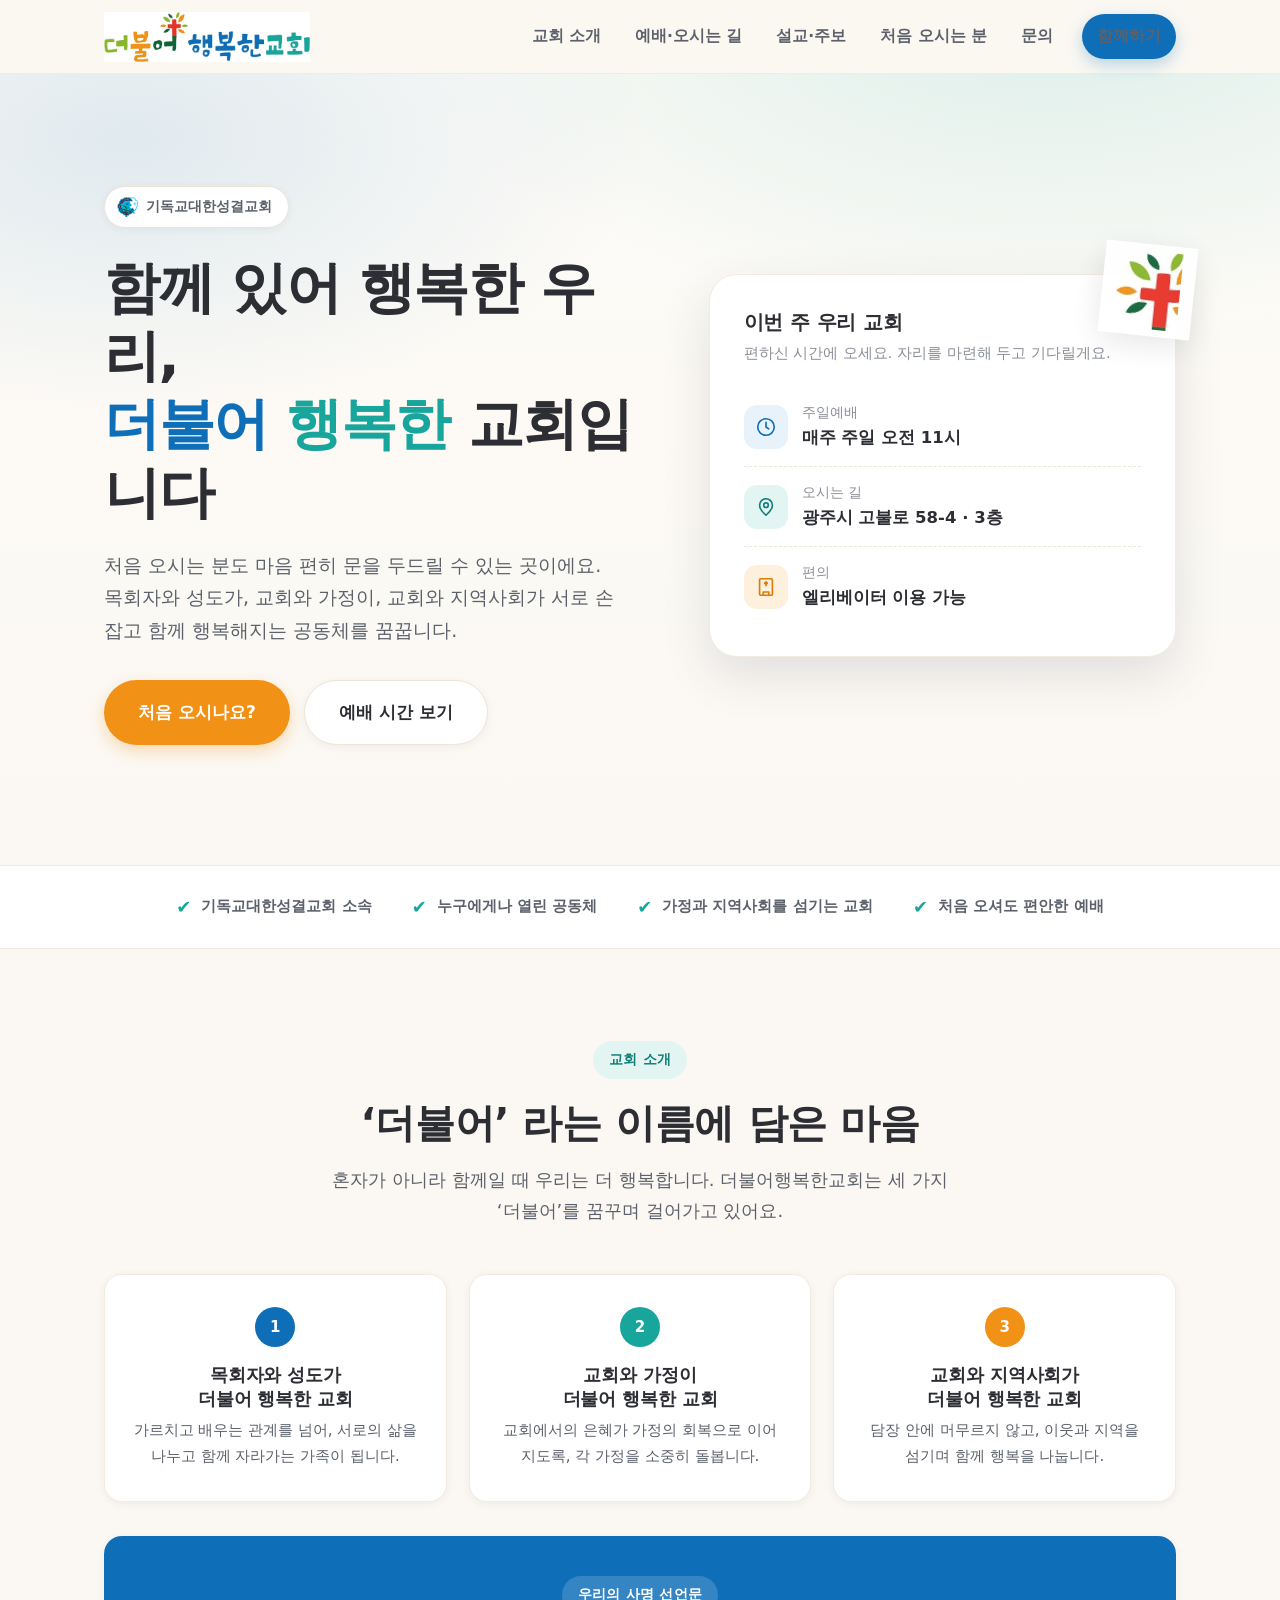
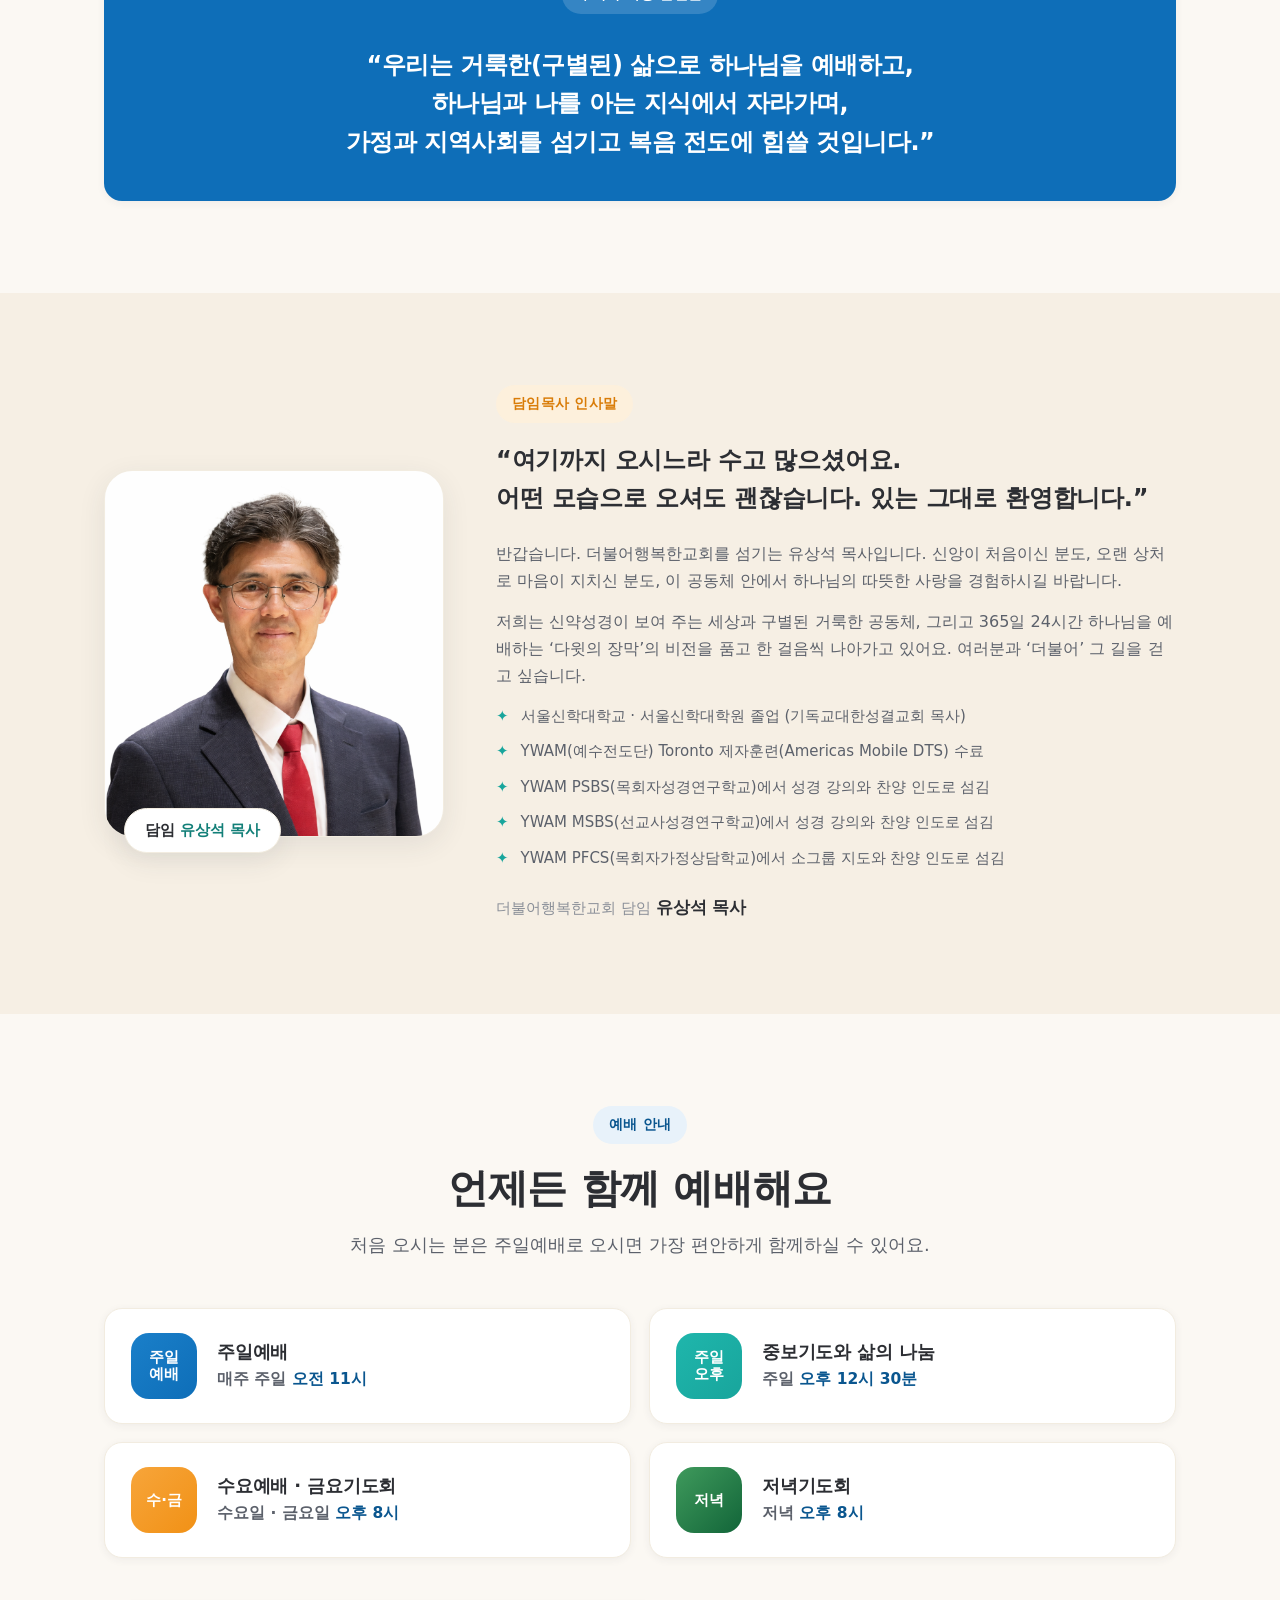
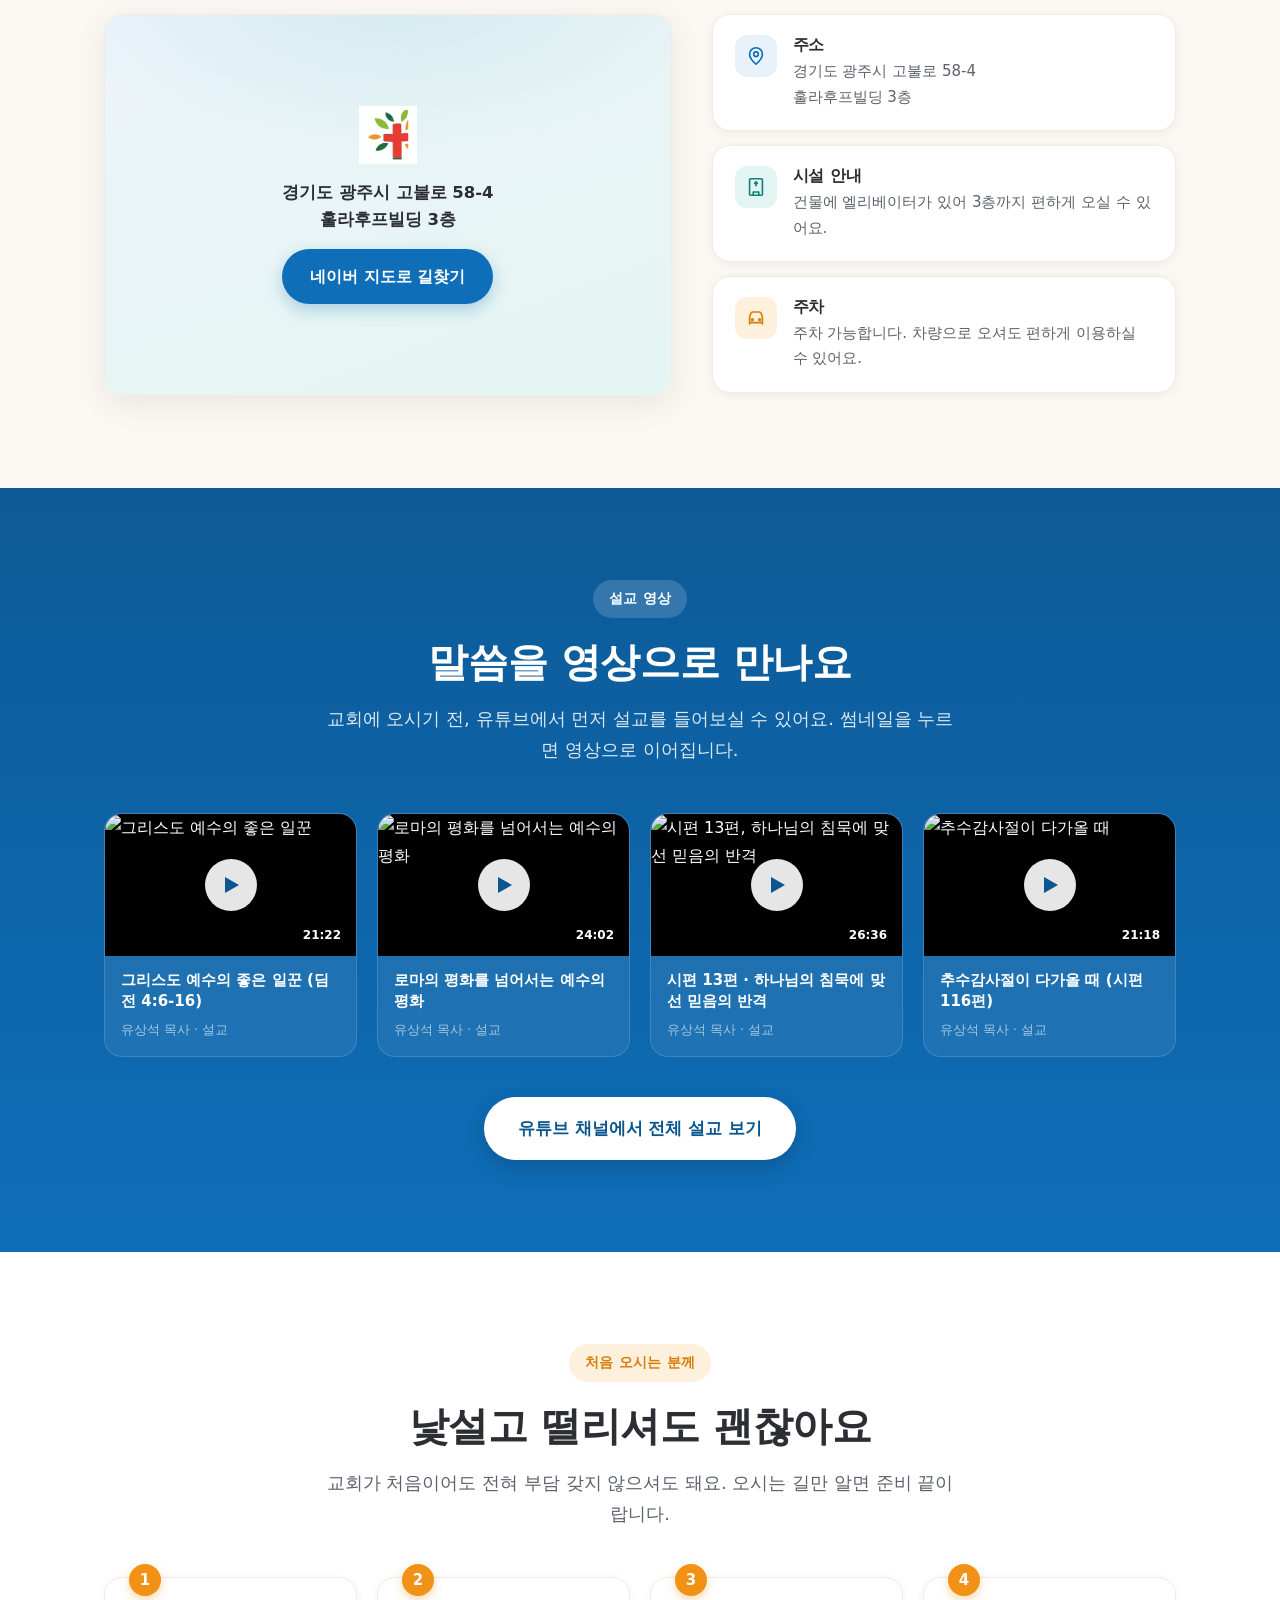
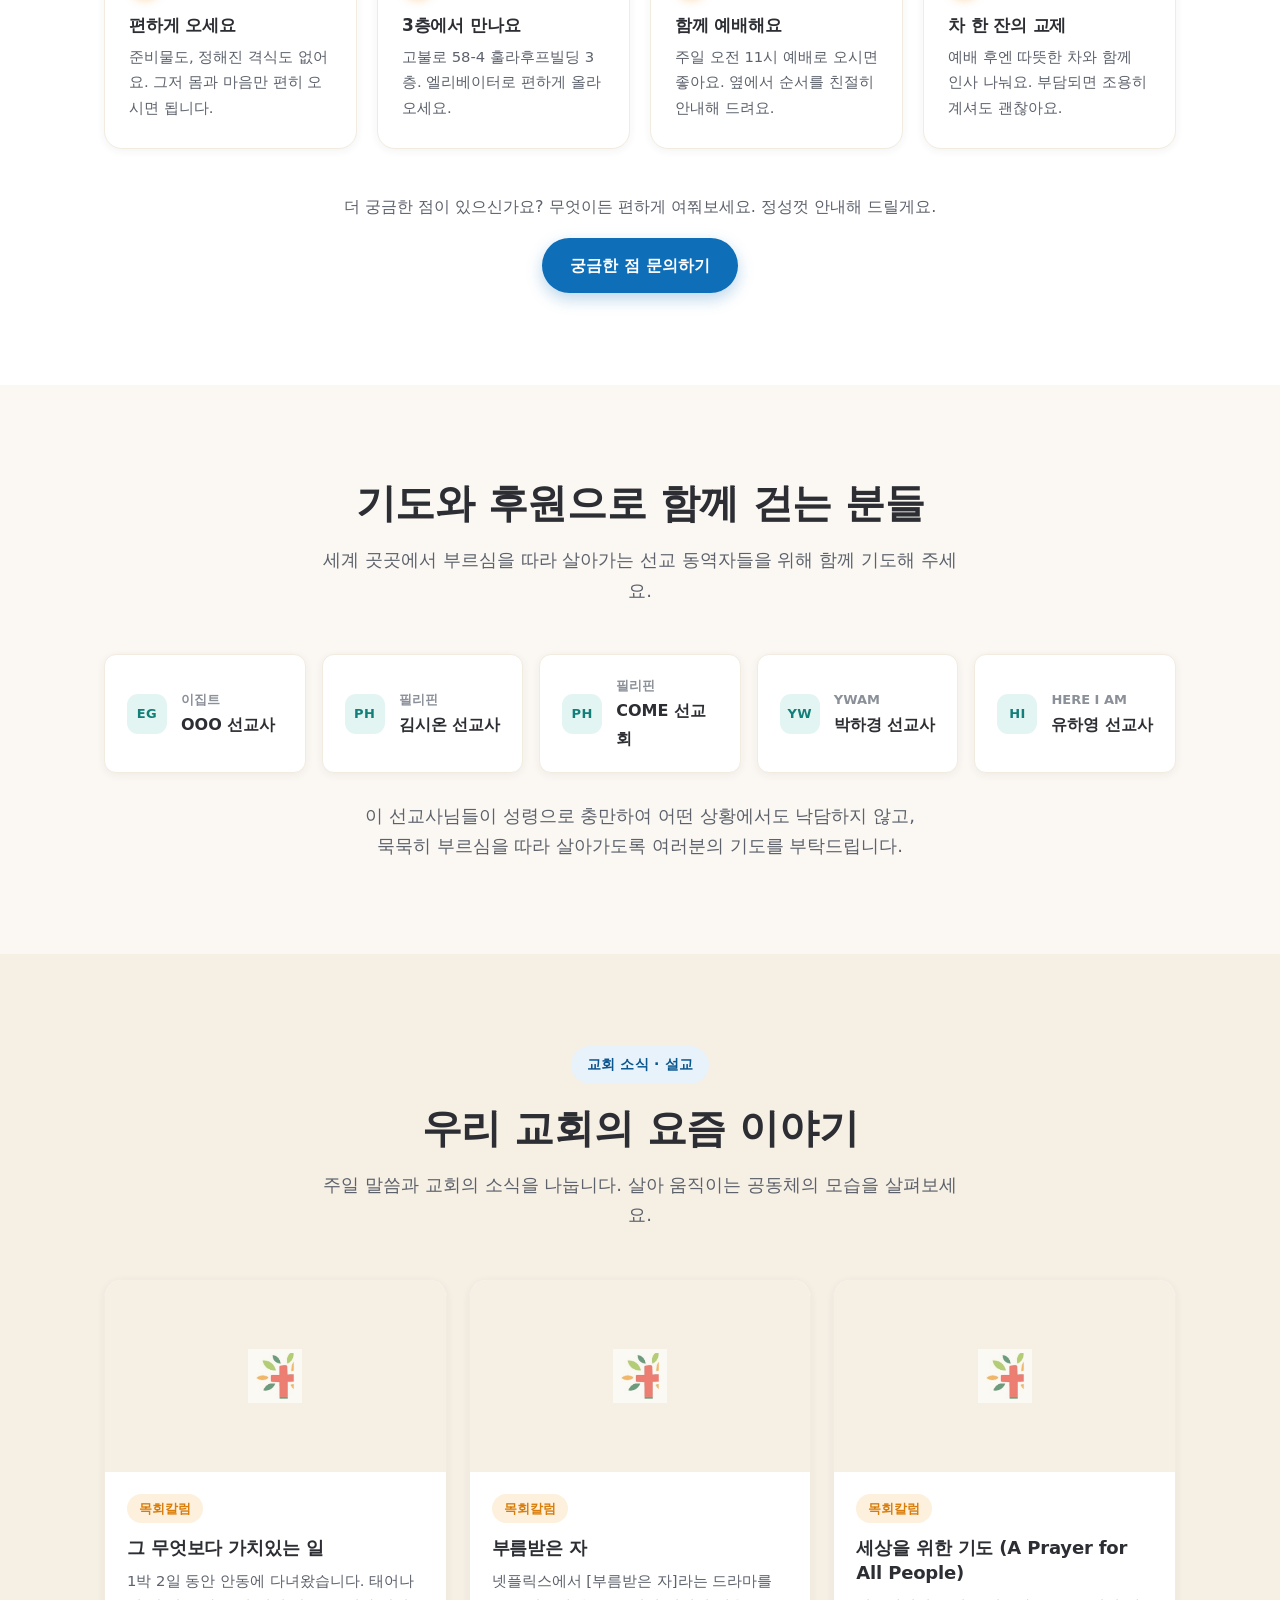
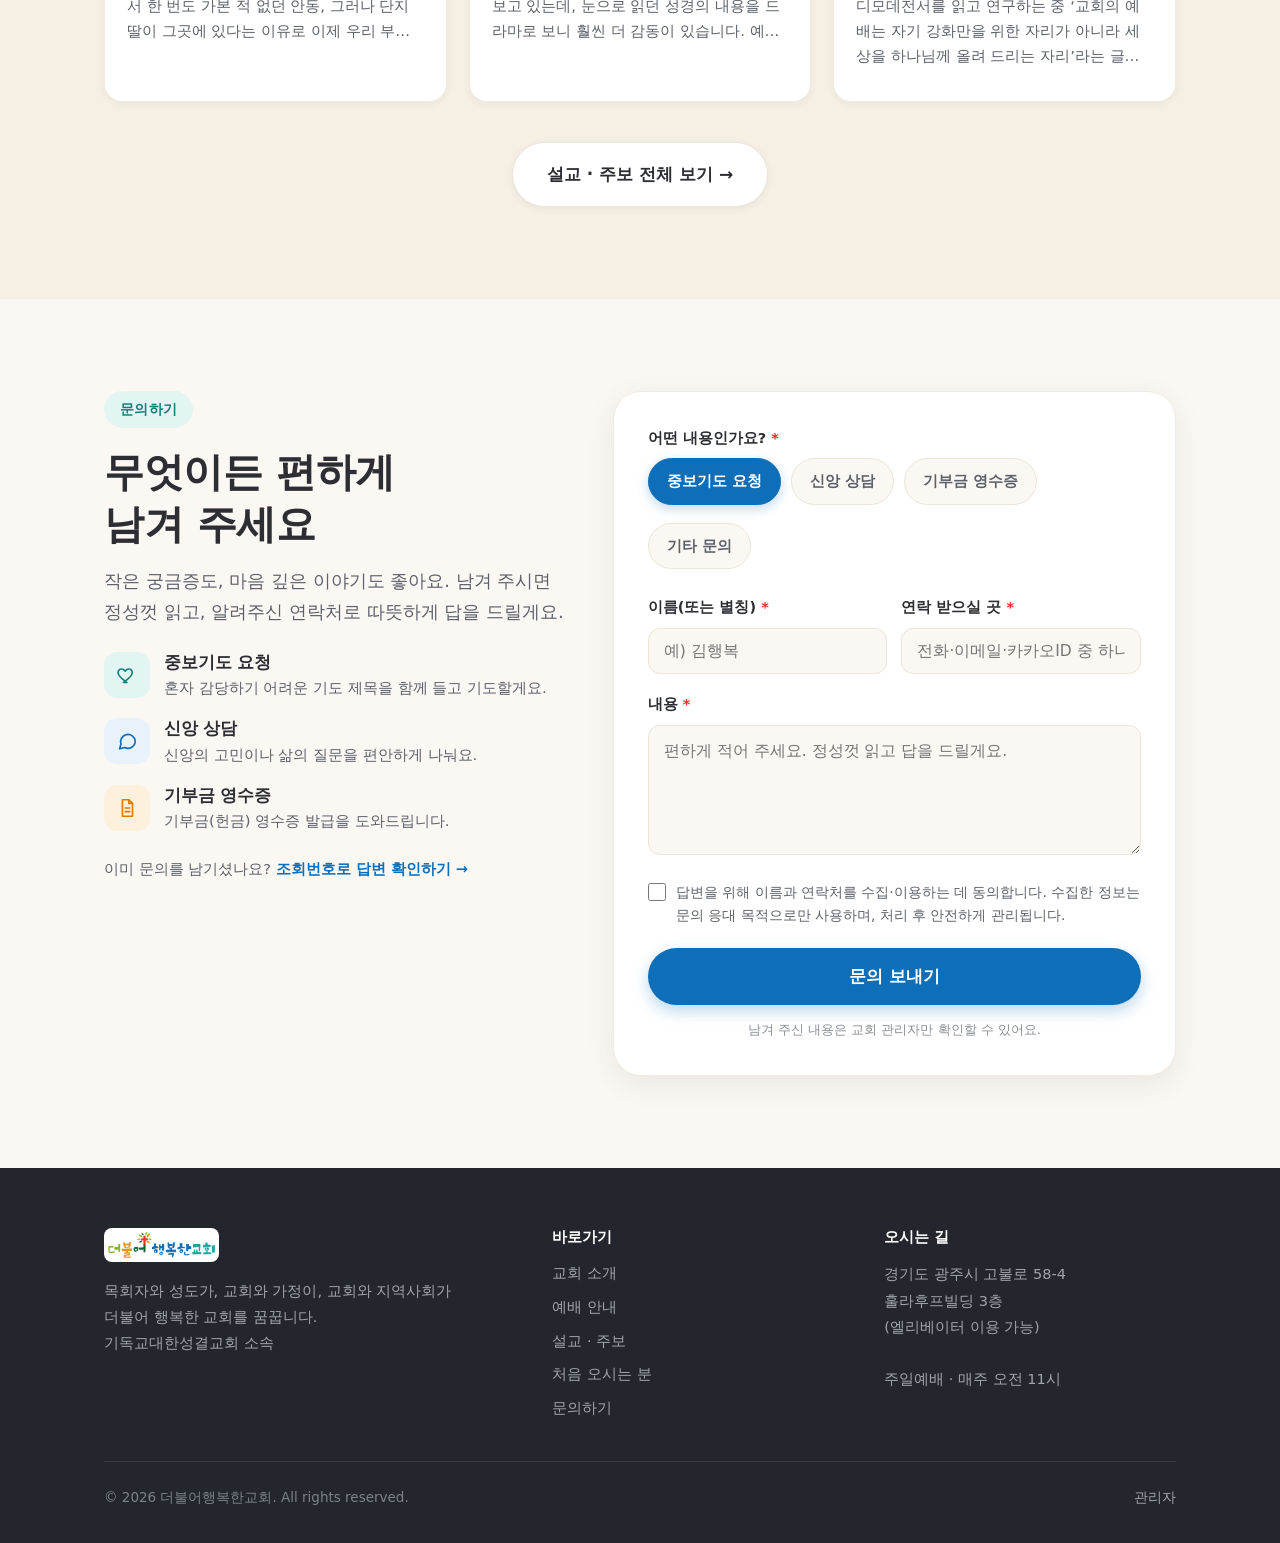
==== index.html @ 098d1270 "수정: 로고 확대, 주차 안내, 동역자 중복문구 삭제, 목사 프로필 형식 변경 Co-Authored-By: Claude Opus 4.8 <noreply@anthropic.com>" ====
<!DOCTYPE html>
<html lang="ko">
<head>
  <meta charset="UTF-8" />
  <meta name="viewport" content="width=device-width, initial-scale=1.0" />
  <title>더불어행복한교회 | 함께 있어 행복한 우리</title>
  <meta name="description" content="더불어행복한교회에 오신 것을 환영합니다. 목회자와 성도가, 교회와 가정이, 교회와 지역사회가 더불어 행복한 교회를 꿈꿉니다. 경기도 광주시 고불로 58-4 훌라후프빌딩 3층 · 주일예배 오전 11시." />
  <meta property="og:title" content="더불어행복한교회" />
  <meta property="og:description" content="함께 있어 행복한 우리. 처음 오시는 분도 편안하게 예배드릴 수 있는 따뜻한 공동체입니다." />
  <meta property="og:type" content="website" />
  <meta property="og:image" content="images/logo.jpeg" />

  <link rel="icon" type="image/png" sizes="32x32" href="images/favicon-32.png" />
  <link rel="apple-touch-icon" href="images/favicon-180.png" />

  <link rel="preconnect" href="https://fonts.googleapis.com" />
  <link rel="preconnect" href="https://fonts.gstatic.com" crossorigin />
  <link rel="stylesheet" href="https://cdn.jsdelivr.net/gh/orioncactus/pretendard@v1.3.9/dist/web/static/pretendard.min.css" />
  <link rel="stylesheet" href="style.css" />
</head>
<body>

  <!-- ══════════ 네비게이션 ══════════ -->
  <nav class="nav">
    <div class="wrap nav-inner">
      <a href="#home" class="nav-logo" aria-label="더불어행복한교회 홈">
        <img src="images/logo.jpeg" alt="더불어행복한교회" />
      </a>
      <div class="nav-links" id="navLinks">
        <a href="#about">교회 소개</a>
        <a href="#worship">예배·오시는 길</a>
        <a href="sermons.html">설교·주보</a>
        <a href="#first">처음 오시는 분</a>
        <a href="#contact">문의</a>
        <a href="#contact" class="btn btn-primary nav-cta">함께하기</a>
      </div>
      <button class="nav-toggle" id="navToggle" aria-label="메뉴 열기">
        <span></span><span></span><span></span>
      </button>
    </div>
  </nav>

  <!-- ══════════ 히어로 ══════════ -->
  <header class="hero" id="home">
    <div class="wrap hero-grid">
      <div class="hero-text reveal">
        <span class="hero-badge"><img src="images/denomination.png" alt="기독교대한성결교회 교단 로고" /> 기독교대한성결교회</span>
        <h1>함께 있어 행복한 우리,<br /><span class="hl">더불어</span> <span class="hl-t">행복한</span> 교회입니다</h1>
        <p class="hero-sub">
          처음 오시는 분도 마음 편히 문을 두드릴 수 있는 곳이에요.
          목회자와 성도가, 교회와 가정이, 교회와 지역사회가
          서로 손잡고 함께 행복해지는 공동체를 꿈꿉니다.
        </p>
        <div class="hero-cta">
          <a href="#first" class="btn btn-warm btn-lg">처음 오시나요?</a>
          <a href="#worship" class="btn btn-ghost btn-lg">예배 시간 보기</a>
        </div>
      </div>

      <div class="hero-visual reveal">
        <img src="images/emblem.png" class="hero-emblem" alt="" />
        <div class="hero-card">
          <h3>이번 주 우리 교회</h3>
          <p class="hc-sub">편하신 시간에 오세요. 자리를 마련해 두고 기다릴게요.</p>
          <div class="hc-row">
            <div class="hc-ico b"><svg viewBox="0 0 24 24" fill="none" stroke="currentColor" stroke-width="1.8" stroke-linecap="round" stroke-linejoin="round"><circle cx="12" cy="12" r="9"/><path d="M12 7v5l3 2"/></svg></div>
            <div>
              <div class="hc-label">주일예배</div>
              <div class="hc-value">매주 주일 오전 11시</div>
            </div>
          </div>
          <div class="hc-row">
            <div class="hc-ico t"><svg viewBox="0 0 24 24" fill="none" stroke="currentColor" stroke-width="1.8" stroke-linecap="round" stroke-linejoin="round"><path d="M12 21s-7-6.2-7-11a7 7 0 0 1 14 0c0 4.8-7 11-7 11z"/><circle cx="12" cy="10" r="2.5"/></svg></div>
            <div>
              <div class="hc-label">오시는 길</div>
              <div class="hc-value">광주시 고불로 58-4 · 3층</div>
            </div>
          </div>
          <div class="hc-row">
            <div class="hc-ico o"><svg viewBox="0 0 24 24" fill="none" stroke="currentColor" stroke-width="1.8" stroke-linecap="round" stroke-linejoin="round"><rect x="5" y="3" width="14" height="18" rx="1.5"/><path d="M9 21v-3.5h6V21"/><path d="M12 6.5v4M10.5 8l1.5-1.5L13.5 8"/></svg></div>
            <div>
              <div class="hc-label">편의</div>
              <div class="hc-value">엘리베이터 이용 가능</div>
            </div>
          </div>
        </div>
      </div>
    </div>
  </header>

  <!-- ══════════ 신뢰 배너 ══════════ -->
  <div class="trust">
    <div class="wrap trust-inner">
      <div class="trust-item"><span class="ti-ico">✔</span> 기독교대한성결교회 소속</div>
      <div class="trust-item"><span class="ti-ico">✔</span> 누구에게나 열린 공동체</div>
      <div class="trust-item"><span class="ti-ico">✔</span> 가정과 지역사회를 섬기는 교회</div>
      <div class="trust-item"><span class="ti-ico">✔</span> 처음 오셔도 편안한 예배</div>
    </div>
  </div>

  <!-- ══════════ 교회 소개 / 비전 ══════════ -->
  <section class="section" id="about">
    <div class="wrap">
      <div class="section-head center reveal">
        <span class="eyebrow">교회 소개</span>
        <h2 class="section-title">‘더불어’ 라는 이름에 담은 마음</h2>
        <p class="section-lead">
          혼자가 아니라 함께일 때 우리는 더 행복합니다.
          더불어행복한교회는 세 가지 ‘더불어’를 꿈꾸며 걸어가고 있어요.
        </p>
      </div>

      <div class="vision-grid reveal">
        <div class="vision-item">
          <div class="vision-num">1</div>
          <h3>목회자와 성도가<br />더불어 행복한 교회</h3>
          <p>가르치고 배우는 관계를 넘어, 서로의 삶을 나누고 함께 자라가는 가족이 됩니다.</p>
        </div>
        <div class="vision-item">
          <div class="vision-num">2</div>
          <h3>교회와 가정이<br />더불어 행복한 교회</h3>
          <p>교회에서의 은혜가 가정의 회복으로 이어지도록, 각 가정을 소중히 돌봅니다.</p>
        </div>
        <div class="vision-item">
          <div class="vision-num">3</div>
          <h3>교회와 지역사회가<br />더불어 행복한 교회</h3>
          <p>담장 안에 머무르지 않고, 이웃과 지역을 섬기며 함께 행복을 나눕니다.</p>
        </div>
      </div>

      <div class="card reveal" style="margin-top:34px; background:var(--blue); border:none; text-align:center; padding:40px 32px;">
        <span class="eyebrow" style="background:rgba(255,255,255,.16); color:#fff;">우리의 사명 선언문</span>
        <p style="color:#fff; font-size:clamp(18px,2.6vw,24px); font-weight:800; line-height:1.6; max-width:820px; margin:14px auto 0; letter-spacing:-0.02em;">
          “우리는 거룩한(구별된) 삶으로 하나님을 예배하고,<br class="br-pc" />
          하나님과 나를 아는 지식에서 자라가며,<br class="br-pc" />
          가정과 지역사회를 섬기고 복음 전도에 힘쓸 것입니다.”
        </p>
      </div>
    </div>
  </section>

  <!-- ══════════ 담임목사 인사말 ══════════ -->
  <section class="section section-warm" id="pastor">
    <div class="wrap">
      <div class="pastor-grid">
        <div class="pastor-photo-wrap reveal">
          <img src="images/pastor.png" class="pastor-photo" alt="유상석 담임목사" />
          <div class="pastor-tag">담임 <span>유상석 목사</span></div>
        </div>
        <div class="pastor-text reveal">
          <span class="eyebrow orange">담임목사 인사말</span>
          <p class="pastor-quote">
            “여기까지 오시느라 수고 많으셨어요.<br />
            어떤 모습으로 오셔도 괜찮습니다. 있는 그대로 환영합니다.”
          </p>
          <div class="pastor-body">
            <p>
              반갑습니다. 더불어행복한교회를 섬기는 유상석 목사입니다.
              신앙이 처음이신 분도, 오랜 상처로 마음이 지치신 분도,
              이 공동체 안에서 하나님의 따뜻한 사랑을 경험하시길 바랍니다.
            </p>
            <p>
              저희는 신약성경이 보여 주는 세상과 구별된 거룩한 공동체,
              그리고 365일 24시간 하나님을 예배하는 ‘다윗의 장막’의 비전을 품고
              한 걸음씩 나아가고 있어요. 여러분과 ‘더불어’ 그 길을 걷고 싶습니다.
            </p>
          </div>

          <ul class="bio-list">
            <li>서울신학대학교 · 서울신학대학원 졸업 (기독교대한성결교회 목사)</li>
            <li>YWAM(예수전도단) Toronto 제자훈련(Americas Mobile DTS) 수료</li>
            <li>YWAM PSBS(목회자성경연구학교)에서 성경 강의와 찬양 인도로 섬김</li>
            <li>YWAM MSBS(선교사성경연구학교)에서 성경 강의와 찬양 인도로 섬김</li>
            <li>YWAM PFCS(목회자가정상담학교)에서 소그룹 지도와 찬양 인도로 섬김</li>
          </ul>

          <p class="pastor-sign">더불어행복한교회 담임 <b>유상석 목사</b></p>
        </div>
      </div>
    </div>
  </section>

  <!-- ══════════ 예배 안내 ══════════ -->
  <section class="section" id="worship">
    <div class="wrap">
      <div class="section-head center reveal">
        <span class="eyebrow blue">예배 안내</span>
        <h2 class="section-title">언제든 함께 예배해요</h2>
        <p class="section-lead">처음 오시는 분은 주일예배로 오시면 가장 편안하게 함께하실 수 있어요.</p>
      </div>

      <div class="worship-grid reveal">
        <div class="worship-item">
          <div class="worship-day wd-blue">주일<br />예배</div>
          <div class="worship-info">
            <h3>주일예배</h3>
            <p class="wt">매주 주일 <b>오전 11시</b></p>
          </div>
        </div>
        <div class="worship-item">
          <div class="worship-day wd-teal">주일<br />오후</div>
          <div class="worship-info">
            <h3>중보기도와 삶의 나눔</h3>
            <p class="wt">주일 <b>오후 12시 30분</b></p>
          </div>
        </div>
        <div class="worship-item">
          <div class="worship-day wd-orange">수·금</div>
          <div class="worship-info">
            <h3>수요예배 · 금요기도회</h3>
            <p class="wt">수요일 · 금요일 <b>오후 8시</b></p>
          </div>
        </div>
        <div class="worship-item">
          <div class="worship-day wd-green">저녁</div>
          <div class="worship-info">
            <h3>저녁기도회</h3>
            <p class="wt">저녁 <b>오후 8시</b></p>
          </div>
        </div>
      </div>

      <!-- 오시는 길 -->
      <div class="visit-grid reveal" style="margin-top:56px;">
        <div class="map-embed">
          <div id="naverMap" class="naver-map" hidden></div>
          <div class="map-fallback" id="mapFallback">
            <img src="images/emblem.png" alt="" class="mf-emblem" />
            <div class="mf-addr">경기도 광주시 고불로 58-4<br />훌라후프빌딩 3층</div>
            <a class="btn btn-primary" href="https://map.naver.com/p/search/%EA%B2%BD%EA%B8%B0%EB%8F%84%20%EA%B4%91%EC%A3%BC%EC%8B%9C%20%EA%B3%A0%EB%B6%88%EB%A1%9C%2058-4" target="_blank" rel="noopener">네이버 지도로 길찾기</a>
          </div>
        </div>
        <div class="visit-facts">
          <div class="visit-fact">
            <div class="vf-ico ico-b"><svg viewBox="0 0 24 24" fill="none" stroke="currentColor" stroke-width="1.8" stroke-linecap="round" stroke-linejoin="round"><path d="M12 21s-7-6.2-7-11a7 7 0 0 1 14 0c0 4.8-7 11-7 11z"/><circle cx="12" cy="10" r="2.5"/></svg></div>
            <div>
              <h4>주소</h4>
              <p>경기도 광주시 고불로 58-4<br />훌라후프빌딩 3층</p>
            </div>
          </div>
          <div class="visit-fact">
            <div class="vf-ico ico-t"><svg viewBox="0 0 24 24" fill="none" stroke="currentColor" stroke-width="1.8" stroke-linecap="round" stroke-linejoin="round"><rect x="5" y="3" width="14" height="18" rx="1.5"/><path d="M9 21v-3.5h6V21"/><path d="M12 6.5v4M10.5 8l1.5-1.5L13.5 8"/></svg></div>
            <div>
              <h4>시설 안내</h4>
              <p>건물에 엘리베이터가 있어 3층까지 편하게 오실 수 있어요.</p>
            </div>
          </div>
          <div class="visit-fact">
            <div class="vf-ico ico-o"><svg viewBox="0 0 24 24" fill="none" stroke="currentColor" stroke-width="1.8" stroke-linecap="round" stroke-linejoin="round"><path d="M5 11l1.4-4.2A2 2 0 0 1 8.3 5.4h7.4a2 2 0 0 1 1.9 1.4L19 11v6H5zM5 17v1.5M19 17v1.5"/><circle cx="8" cy="14" r="1"/><circle cx="16" cy="14" r="1"/></svg></div>
            <div>
              <h4>주차</h4>
              <p>주차 가능합니다. 차량으로 오셔도 편하게 이용하실 수 있어요.</p>
            </div>
          </div>
        </div>
      </div>
    </div>
  </section>

  <!-- ══════════ 설교 영상 (유튜브) ══════════ -->
  <section class="section video-section" id="video">
    <div class="wrap">
      <div class="section-head center reveal">
        <span class="eyebrow">설교 영상</span>
        <h2 class="section-title">말씀을 영상으로 만나요</h2>
        <p class="section-lead">교회에 오시기 전, 유튜브에서 먼저 설교를 들어보실 수 있어요. 썸네일을 누르면 영상으로 이어집니다.</p>
      </div>
      <div class="yt-grid reveal">
        <a class="yt-card" href="https://www.youtube.com/watch?v=YU7wYxWXWZM" target="_blank" rel="noopener">
          <div class="yt-thumb">
            <img src="https://i.ytimg.com/vi/YU7wYxWXWZM/hqdefault.jpg" alt="그리스도 예수의 좋은 일꾼" loading="lazy" />
            <div class="yt-play"><span></span></div>
            <span class="yt-dur">21:22</span>
          </div>
          <div class="yt-body">
            <div class="yt-title">그리스도 예수의 좋은 일꾼 (딤전 4:6-16)</div>
            <div class="yt-meta">유상석 목사 · 설교</div>
          </div>
        </a>
        <a class="yt-card" href="https://www.youtube.com/watch?v=wIxs7S1gtcU" target="_blank" rel="noopener">
          <div class="yt-thumb">
            <img src="https://i.ytimg.com/vi/wIxs7S1gtcU/hqdefault.jpg" alt="로마의 평화를 넘어서는 예수의 평화" loading="lazy" />
            <div class="yt-play"><span></span></div>
            <span class="yt-dur">24:02</span>
          </div>
          <div class="yt-body">
            <div class="yt-title">로마의 평화를 넘어서는 예수의 평화</div>
            <div class="yt-meta">유상석 목사 · 설교</div>
          </div>
        </a>
        <a class="yt-card" href="https://www.youtube.com/watch?v=bHbw4wciypk" target="_blank" rel="noopener">
          <div class="yt-thumb">
            <img src="https://i.ytimg.com/vi/bHbw4wciypk/hqdefault.jpg" alt="시편 13편, 하나님의 침묵에 맞선 믿음의 반격" loading="lazy" />
            <div class="yt-play"><span></span></div>
            <span class="yt-dur">26:36</span>
          </div>
          <div class="yt-body">
            <div class="yt-title">시편 13편 · 하나님의 침묵에 맞선 믿음의 반격</div>
            <div class="yt-meta">유상석 목사 · 설교</div>
          </div>
        </a>
        <a class="yt-card" href="https://www.youtube.com/watch?v=ZGzNBCxz_fA" target="_blank" rel="noopener">
          <div class="yt-thumb">
            <img src="https://i.ytimg.com/vi/ZGzNBCxz_fA/hqdefault.jpg" alt="추수감사절이 다가올 때" loading="lazy" />
            <div class="yt-play"><span></span></div>
            <span class="yt-dur">21:18</span>
          </div>
          <div class="yt-body">
            <div class="yt-title">추수감사절이 다가올 때 (시편 116편)</div>
            <div class="yt-meta">유상석 목사 · 설교</div>
          </div>
        </a>
      </div>
      <div class="video-cta reveal">
        <a href="https://youtube.com/channel/UCfoa7YxogvQ-zwMg6psK59A" target="_blank" rel="noopener" class="btn btn-white btn-lg">유튜브 채널에서 전체 설교 보기</a>
      </div>
    </div>
  </section>

  <!-- ══════════ 처음 오시는 분 ══════════ -->
  <section class="section section-tint" id="first">
    <div class="wrap">
      <div class="section-head center reveal">
        <span class="eyebrow orange">처음 오시는 분께</span>
        <h2 class="section-title">낯설고 떨리셔도 괜찮아요</h2>
        <p class="section-lead">교회가 처음이어도 전혀 부담 갖지 않으셔도 돼요. 오시는 길만 알면 준비 끝이랍니다.</p>
      </div>

      <div class="first-steps reveal">
        <div class="first-step">
          <span class="fs-badge"></span>
          <h3>편하게 오세요</h3>
          <p>준비물도, 정해진 격식도 없어요. 그저 몸과 마음만 편히 오시면 됩니다.</p>
        </div>
        <div class="first-step">
          <span class="fs-badge"></span>
          <h3>3층에서 만나요</h3>
          <p>고불로 58-4 훌라후프빌딩 3층. 엘리베이터로 편하게 올라오세요.</p>
        </div>
        <div class="first-step">
          <span class="fs-badge"></span>
          <h3>함께 예배해요</h3>
          <p>주일 오전 11시 예배로 오시면 좋아요. 옆에서 순서를 친절히 안내해 드려요.</p>
        </div>
        <div class="first-step">
          <span class="fs-badge"></span>
          <h3>차 한 잔의 교제</h3>
          <p>예배 후엔 따뜻한 차와 함께 인사 나눠요. 부담되면 조용히 계셔도 괜찮아요.</p>
        </div>
      </div>

      <div class="first-ask reveal">
        <p>더 궁금한 점이 있으신가요? 무엇이든 편하게 여쭤보세요. 정성껏 안내해 드릴게요.</p>
        <a href="#contact" class="btn btn-primary">궁금한 점 문의하기</a>
      </div>
    </div>
  </section>

  <!-- ══════════ 함께 기도하는 동역자 ══════════ -->
  <section class="section" id="partners">
    <div class="wrap">
      <div class="section-head center reveal">
        <h2 class="section-title">기도와 후원으로 함께 걷는 분들</h2>
        <p class="section-lead">세계 곳곳에서 부르심을 따라 살아가는 선교 동역자들을 위해 함께 기도해 주세요.</p>
      </div>

      <div class="partners reveal">
        <div class="partner"><span class="p-flag">EG</span><div><div class="p-region">이집트</div><div class="p-name">OOO 선교사</div></div></div>
        <div class="partner"><span class="p-flag">PH</span><div><div class="p-region">필리핀</div><div class="p-name">김시온 선교사</div></div></div>
        <div class="partner"><span class="p-flag">PH</span><div><div class="p-region">필리핀</div><div class="p-name">COME 선교회</div></div></div>
        <div class="partner"><span class="p-flag">YW</span><div><div class="p-region">YWAM</div><div class="p-name">박하경 선교사</div></div></div>
        <div class="partner"><span class="p-flag">HI</span><div><div class="p-region">HERE I AM</div><div class="p-name">유하영 선교사</div></div></div>
      </div>
      <p class="section-lead reveal" style="text-align:center; margin:28px auto 0;">
        이 선교사님들이 성령으로 충만하여 어떤 상황에서도 낙담하지 않고,<br class="br-pc" />
        묵묵히 부르심을 따라 살아가도록 여러분의 기도를 부탁드립니다.
      </p>
    </div>
  </section>

  <!-- ══════════ 최근 소식 · 설교 ══════════ -->
  <section class="section section-warm" id="news">
    <div class="wrap">
      <div class="section-head center reveal">
        <span class="eyebrow blue">교회 소식 · 설교</span>
        <h2 class="section-title">우리 교회의 요즘 이야기</h2>
        <p class="section-lead">주일 말씀과 교회의 소식을 나눕니다. 살아 움직이는 공동체의 모습을 살펴보세요.</p>
      </div>

      <div class="post-grid reveal" id="homePosts">
        <p class="empty-note">소식을 불러오는 중이에요…</p>
      </div>

      <div style="text-align:center; margin-top:40px;" class="reveal">
        <a href="sermons.html" class="btn btn-ghost btn-lg">설교 · 주보 전체 보기 →</a>
      </div>
    </div>
  </section>

  <!-- ══════════ 문의 ══════════ -->
  <section class="section" id="contact">
    <div class="wrap">
      <div class="contact-grid">
        <div class="contact-intro reveal">
          <span class="eyebrow">문의하기</span>
          <h2 class="section-title">무엇이든 편하게<br />남겨 주세요</h2>
          <p class="section-lead">
            작은 궁금증도, 마음 깊은 이야기도 좋아요.
            남겨 주시면 정성껏 읽고, 알려주신 연락처로 따뜻하게 답을 드릴게요.
          </p>
          <div class="ci-list">
            <div class="ci-item">
              <div class="ci-ico ico-t"><svg viewBox="0 0 24 24" fill="none" stroke="currentColor" stroke-width="1.8" stroke-linecap="round" stroke-linejoin="round"><path d="M12 20s-6.6-4.4-9-8.2C1.3 8.9 2.7 5.5 6 5.5c2 0 3.2 1.1 4 2.3.8-1.2 2-2.3 4-2.3 3.3 0 4.7 3.4 3 6.3-2.4 3.8-9 8.2-9 8.2z"/></svg></div>
              <div><h4>중보기도 요청</h4><p>혼자 감당하기 어려운 기도 제목을 함께 들고 기도할게요.</p></div>
            </div>
            <div class="ci-item">
              <div class="ci-ico ico-b"><svg viewBox="0 0 24 24" fill="none" stroke="currentColor" stroke-width="1.8" stroke-linecap="round" stroke-linejoin="round"><path d="M21 12a8 8 0 0 1-11.6 7.1L4 20.5l1.4-5.3A8 8 0 1 1 21 12z"/></svg></div>
              <div><h4>신앙 상담</h4><p>신앙의 고민이나 삶의 질문을 편안하게 나눠요.</p></div>
            </div>
            <div class="ci-item">
              <div class="ci-ico ico-o"><svg viewBox="0 0 24 24" fill="none" stroke="currentColor" stroke-width="1.8" stroke-linecap="round" stroke-linejoin="round"><path d="M7 3h7l4 4v14H7z"/><path d="M14 3v4h4"/><path d="M10 12h5M10 16h5"/></svg></div>
              <div><h4>기부금 영수증</h4><p>기부금(헌금) 영수증 발급을 도와드립니다.</p></div>
            </div>
          </div>
          <p style="margin-top:24px; font-size:14.5px; color:var(--ink-soft);">
            이미 문의를 남기셨나요?
            <a href="#" id="lookupOpen" style="color:var(--blue); font-weight:700;">조회번호로 답변 확인하기 →</a>
          </p>
        </div>

        <form class="form-card reveal" id="inquiryForm">
          <div class="field">
            <label>어떤 내용인가요? <span class="req">*</span></label>
            <div class="type-chips">
              <label class="type-chip"><input type="radio" name="type" value="중보기도 요청" checked /><span>중보기도 요청</span></label>
              <label class="type-chip"><input type="radio" name="type" value="신앙 상담" /><span>신앙 상담</span></label>
              <label class="type-chip"><input type="radio" name="type" value="기부금 영수증" /><span>기부금 영수증</span></label>
              <label class="type-chip"><input type="radio" name="type" value="기타 문의" /><span>기타 문의</span></label>
            </div>
          </div>

          <div class="field-row">
            <div class="field">
              <label for="inqName">이름(또는 별칭) <span class="req">*</span></label>
              <input type="text" id="inqName" name="name" placeholder="예) 김행복" required />
            </div>
            <div class="field">
              <label for="inqContact">연락 받으실 곳 <span class="req">*</span></label>
              <input type="text" id="inqContact" name="contact" placeholder="전화·이메일·카카오ID 중 하나" required />
            </div>
          </div>

          <div class="field">
            <label for="inqMessage">내용 <span class="req">*</span></label>
            <textarea id="inqMessage" name="message" placeholder="편하게 적어 주세요. 정성껏 읽고 답을 드릴게요." required></textarea>
          </div>

          <label class="consent">
            <input type="checkbox" id="inqConsent" required />
            <span>답변을 위해 이름과 연락처를 수집·이용하는 데 동의합니다. 수집한 정보는 문의 응대 목적으로만 사용하며, 처리 후 안전하게 관리됩니다.</span>
          </label>

          <button type="submit" class="btn btn-primary btn-lg btn-block" id="inqSubmit">문의 보내기</button>
          <p class="form-note">남겨 주신 내용은 교회 관리자만 확인할 수 있어요.</p>

          <div class="ref-box" id="refBox" hidden>
            <div class="rb-label">문의가 접수되었어요! 아래 조회번호를 저장해 두세요.</div>
            <div class="rb-code" id="refCode">—</div>
            <div class="rb-hint">이 번호로 나중에 답변을 확인하실 수 있어요.</div>
          </div>
        </form>
      </div>
    </div>
  </section>

  <!-- ══════════ 푸터 ══════════ -->
  <footer class="footer">
    <div class="wrap">
      <div class="footer-grid">
        <div>
          <div class="footer-logo"><img src="images/logo.jpeg" alt="더불어행복한교회" /></div>
          <p>
            목회자와 성도가, 교회와 가정이, 교회와 지역사회가<br />
            더불어 행복한 교회를 꿈꿉니다.<br />
            기독교대한성결교회 소속
          </p>
        </div>
        <div>
          <h4>바로가기</h4>
          <div class="footer-links">
            <a href="#about">교회 소개</a>
            <a href="#worship">예배 안내</a>
            <a href="sermons.html">설교 · 주보</a>
            <a href="#first">처음 오시는 분</a>
            <a href="#contact">문의하기</a>
          </div>
        </div>
        <div>
          <h4>오시는 길</h4>
          <p>
            경기도 광주시 고불로 58-4<br />
            훌라후프빌딩 3층<br />
            (엘리베이터 이용 가능)<br /><br />
            주일예배 · 매주 오전 11시
          </p>
        </div>
      </div>
      <div class="footer-bottom">
        <span>© <span id="year"></span> 더불어행복한교회. All rights reserved.</span>
        <a href="admin.html">관리자</a>
      </div>
    </div>
  </footer>

  <!-- 문의 조회 모달 -->
  <div class="modal-overlay" id="lookupModal" hidden>
    <div class="modal-panel">
      <button class="modal-close" id="lookupClose" aria-label="닫기">✕</button>
      <h3 style="font-size:22px; margin-bottom:8px;">문의 답변 확인</h3>
      <p style="color:var(--ink-soft); font-size:15px; margin-bottom:20px;">문의하실 때 받으신 조회번호를 입력해 주세요.</p>
      <div class="field">
        <input type="text" id="lookupInput" placeholder="조회번호를 붙여넣기 하세요" />
      </div>
      <button class="btn btn-primary btn-block" id="lookupBtn">답변 확인하기</button>
      <div id="lookupResult" style="margin-top:20px;"></div>
    </div>
  </div>

  <div class="toast" id="toast"></div>

  <!-- Firebase SDK -->
  <script src="https://www.gstatic.com/firebasejs/10.12.0/firebase-app-compat.js"></script>
  <script src="https://www.gstatic.com/firebasejs/10.12.0/firebase-auth-compat.js"></script>
  <script src="https://www.gstatic.com/firebasejs/10.12.0/firebase-firestore-compat.js"></script>
  <script src="firebase-config.js"></script>
  <script src="posts-seed.js"></script>
  <script src="app.js"></script>
</body>
</html>
---- style.css ----
/* ============================================================
   더불어행복한교회 — 디자인 시스템
   로고 색상(블루·청록·주황·레드·그린)을 팔레트로 사용
   ============================================================ */

:root {
  /* 브랜드 컬러 (로고에서 추출) */
  --blue:        #0E6EB8;
  --blue-dark:   #0A568F;
  --blue-soft:   #E8F2FA;
  --teal:        #18A59C;
  --teal-dark:   #127F78;
  --teal-soft:   #E3F5F3;
  --orange:      #F19116;
  --orange-dark: #D97C08;
  --orange-soft: #FDF0DC;
  --red:         #E83227;
  --lime:        #88B72B;
  --green:       #126539;

  /* 중립 (따뜻한 톤) */
  --bg:          #FBF8F3;
  --bg-warm:     #F6EFE4;
  --surface:     #FFFFFF;
  --ink:         #2C2E33;
  --ink-soft:    #5C616B;
  --ink-faint:   #8A8F98;
  --line:        #ECE5D8;
  --line-soft:   #F2ECE0;

  --shadow-sm: 0 2px 8px rgba(43, 52, 68, 0.06);
  --shadow-md: 0 8px 28px rgba(43, 52, 68, 0.09);
  --shadow-lg: 0 18px 48px rgba(43, 52, 68, 0.13);

  --radius:    18px;
  --radius-sm: 12px;
  --radius-lg: 28px;

  --maxw: 1120px;
  --nav-h: 74px;

  --font: "Pretendard", -apple-system, BlinkMacSystemFont, system-ui,
          "Segoe UI", Roboto, "Apple SD Gothic Neo", "Malgun Gothic", sans-serif;
}

* { margin: 0; padding: 0; box-sizing: border-box; }
[hidden] { display: none !important; }

html { scroll-behavior: smooth; scroll-padding-top: calc(var(--nav-h) + 12px); }

body {
  font-family: var(--font);
  color: var(--ink);
  background: var(--bg);
  line-height: 1.7;
  -webkit-font-smoothing: antialiased;
  text-rendering: optimizeLegibility;
}

img { max-width: 100%; display: block; }
a { color: inherit; text-decoration: none; }
button { font-family: inherit; cursor: pointer; }

/* ---------- 레이아웃 유틸 ---------- */
.wrap { width: 100%; max-width: var(--maxw); margin: 0 auto; padding: 0 24px; }
.section { padding: 92px 0; }
.section-tint { background: var(--surface); }
.section-warm { background: var(--bg-warm); }

.eyebrow {
  display: inline-flex; align-items: center; gap: 8px;
  font-size: 14px; font-weight: 700; letter-spacing: 0.02em;
  color: var(--teal-dark);
  background: var(--teal-soft);
  padding: 7px 16px; border-radius: 999px;
  margin-bottom: 18px;
}
.eyebrow.blue  { color: var(--blue-dark);   background: var(--blue-soft); }
.eyebrow.orange{ color: var(--orange-dark); background: var(--orange-soft); }

h1, h2, h3, h4 { line-height: 1.3; letter-spacing: -0.01em; font-weight: 800; color: var(--ink); }
.section-title { font-size: clamp(28px, 4vw, 40px); margin-bottom: 16px; }
.section-lead  { font-size: clamp(16px, 2vw, 18px); color: var(--ink-soft); max-width: 640px; }
.section-head  { margin-bottom: 48px; }
.section-head.center { text-align: center; }
.section-head.center .section-lead { margin-left: auto; margin-right: auto; }

/* ---------- 버튼 ---------- */
.btn {
  display: inline-flex; align-items: center; justify-content: center; gap: 9px;
  font-size: 16px; font-weight: 700;
  padding: 14px 28px; border-radius: 999px; border: none;
  transition: transform .15s ease, box-shadow .15s ease, background .15s ease;
  white-space: nowrap;
}
.btn:active { transform: translateY(1px); }
.btn-primary { background: var(--blue); color: #fff; box-shadow: 0 6px 16px rgba(14,110,184,.28); }
.btn-primary:hover { background: var(--blue-dark); box-shadow: 0 10px 22px rgba(14,110,184,.34); }
.btn-warm { background: var(--orange); color: #fff; box-shadow: 0 6px 16px rgba(241,145,22,.30); }
.btn-warm:hover { background: var(--orange-dark); }
.btn-ghost { background: var(--surface); color: var(--ink); border: 1.5px solid var(--line); box-shadow: var(--shadow-sm); }
.btn-ghost:hover { border-color: var(--teal); color: var(--teal-dark); }
.btn-lg { padding: 17px 34px; font-size: 17px; }
.btn-block { width: 100%; }

/* ---------- 네비게이션 ---------- */
.nav {
  position: sticky; top: 0; z-index: 100;
  height: var(--nav-h);
  background: rgba(251, 248, 243, 0.86);
  backdrop-filter: saturate(160%) blur(12px);
  border-bottom: 1px solid var(--line-soft);
}
.nav-inner { height: 100%; display: flex; align-items: center; justify-content: space-between; }
.nav-logo { display: flex; align-items: center; gap: 10px; }
.nav-logo img { height: 50px; width: auto; }
.nav-logo .nav-name { font-weight: 800; font-size: 18px; color: var(--ink); letter-spacing: -0.02em; }
.nav-links { display: flex; align-items: center; gap: 4px; }
.nav-links a {
  font-size: 15.5px; font-weight: 600; color: var(--ink-soft);
  padding: 9px 15px; border-radius: 999px; transition: color .15s, background .15s;
}
.nav-links a:hover { color: var(--blue); background: var(--blue-soft); }
.nav-cta { margin-left: 10px; }
.nav-toggle { display: none; background: none; border: none; padding: 8px; }
.nav-toggle span { display: block; width: 24px; height: 2.4px; background: var(--ink); border-radius: 2px; margin: 5px 0; transition: .25s; }

/* ---------- 히어로 ---------- */
.hero {
  position: relative; overflow: hidden;
  background:
    radial-gradient(1100px 520px at 82% -8%, rgba(24,165,156,.14), transparent 60%),
    radial-gradient(900px 480px at 10% 8%, rgba(14,110,184,.12), transparent 58%),
    linear-gradient(180deg, #FDFBF7 0%, var(--bg) 100%);
  padding: clamp(64px, 9vw, 112px) 0 clamp(72px, 10vw, 120px);
}
.hero-grid { display: grid; grid-template-columns: 1.08fr .92fr; gap: 56px; align-items: center; }
.hero-badge {
  display: inline-flex; align-items: center; gap: 8px;
  background: var(--surface); border: 1px solid var(--line);
  padding: 8px 16px 8px 12px; border-radius: 999px; font-size: 14px; font-weight: 600;
  color: var(--ink-soft); box-shadow: var(--shadow-sm); margin-bottom: 26px;
}
.hero-badge img { height: 20px; }
.hero h1 { font-size: clamp(34px, 5.4vw, 56px); line-height: 1.22; margin-bottom: 22px; letter-spacing: -0.025em; }
.hero h1 .hl { color: var(--blue); }
.hero h1 .hl-t { color: var(--teal); }
.hero-sub { font-size: clamp(16px, 2.2vw, 19px); color: var(--ink-soft); margin-bottom: 34px; max-width: 520px; }
.hero-cta { display: flex; gap: 14px; flex-wrap: wrap; }
.hero-visual { position: relative; }
.hero-card {
  background: var(--surface); border-radius: var(--radius-lg);
  box-shadow: var(--shadow-lg); padding: 34px 34px 30px;
  border: 1px solid var(--line-soft);
}
.hero-card h3 { font-size: 20px; margin-bottom: 6px; }
.hero-card .hc-sub { font-size: 14.5px; color: var(--ink-faint); margin-bottom: 22px; }
.hc-row { display: flex; align-items: center; gap: 14px; padding: 14px 0; border-top: 1px dashed var(--line); }
.hc-row:first-of-type { border-top: none; }
.hc-ico { width: 44px; height: 44px; flex: none; border-radius: 13px; display: grid; place-items: center; font-size: 20px; }
.hc-ico.b { background: var(--blue-soft); }
.hc-ico.t { background: var(--teal-soft); }
.hc-ico.o { background: var(--orange-soft); }
.hc-label { font-size: 13.5px; color: var(--ink-faint); }
.hc-value { font-size: 16.5px; font-weight: 700; color: var(--ink); }
.hero-emblem { position: absolute; right: -18px; top: -30px; width: 92px; opacity: .95; transform: rotate(6deg); filter: drop-shadow(0 8px 16px rgba(0,0,0,.10)); }

/* ---------- 신뢰 배너 ---------- */
.trust { background: var(--surface); border-top: 1px solid var(--line-soft); border-bottom: 1px solid var(--line-soft); }
.trust-inner { display: flex; flex-wrap: wrap; gap: 18px 40px; justify-content: center; padding: 26px 0; }
.trust-item { display: flex; align-items: center; gap: 10px; font-size: 15px; color: var(--ink-soft); font-weight: 600; }
.trust-item .ti-ico { color: var(--teal); font-size: 18px; }

/* ---------- 카드 그리드 ---------- */
.cards { display: grid; gap: 24px; }
.cards.c3 { grid-template-columns: repeat(3, 1fr); }
.cards.c2 { grid-template-columns: repeat(2, 1fr); }
.card {
  background: var(--surface); border: 1px solid var(--line-soft);
  border-radius: var(--radius); padding: 30px; box-shadow: var(--shadow-sm);
  transition: transform .18s ease, box-shadow .18s ease;
}
.card.lift:hover { transform: translateY(-4px); box-shadow: var(--shadow-md); }
.card-ico { width: 52px; height: 52px; border-radius: 15px; display: grid; place-items: center; font-size: 24px; margin-bottom: 18px; }
.ico-b { background: var(--blue-soft);   color: var(--blue); }
.ico-t { background: var(--teal-soft);   color: var(--teal-dark); }
.ico-o { background: var(--orange-soft); color: var(--orange-dark); }
.ico-g { background: #EAF3DC;            color: var(--green); }

/* 아이콘(SVG) 공통 크기 */
.hc-ico svg, .vf-ico svg, .ci-ico svg, .card-ico svg { width: 22px; height: 22px; }
.hc-ico.b { color: var(--blue); }
.hc-ico.t { color: var(--teal-dark); }
.hc-ico.o { color: var(--orange-dark); }
.card h3 { font-size: 19px; margin-bottom: 10px; }
.card p { color: var(--ink-soft); font-size: 15.5px; }

/* ---------- 비전 3열 ---------- */
.vision-grid { display: grid; grid-template-columns: repeat(3,1fr); gap: 22px; margin-top: 10px; }
.vision-item {
  background: var(--surface); border-radius: var(--radius); padding: 32px 28px;
  border: 1px solid var(--line-soft); box-shadow: var(--shadow-sm); text-align: center;
}
.vision-num { font-size: 15px; font-weight: 800; color: #fff; width: 40px; height: 40px; border-radius: 50%; display: grid; place-items: center; margin: 0 auto 16px; }
.vision-item:nth-child(1) .vision-num { background: var(--blue); }
.vision-item:nth-child(2) .vision-num { background: var(--teal); }
.vision-item:nth-child(3) .vision-num { background: var(--orange); }
.vision-item h3 { font-size: 18px; margin-bottom: 8px; }
.vision-item p { color: var(--ink-soft); font-size: 15px; }

/* ---------- 담임목사 인사말 ---------- */
.pastor-grid { display: grid; grid-template-columns: 340px 1fr; gap: 52px; align-items: center; }
.pastor-photo-wrap { position: relative; }
.pastor-photo {
  width: 100%; border-radius: var(--radius-lg); background: var(--bg-warm);
  box-shadow: var(--shadow-md); border: 1px solid var(--line-soft);
}
.pastor-tag {
  position: absolute; left: 20px; bottom: -16px;
  background: var(--surface); box-shadow: var(--shadow-md);
  border-radius: 999px; padding: 9px 20px; font-weight: 700; font-size: 15px;
  border: 1px solid var(--line-soft);
}
.pastor-tag span { color: var(--teal-dark); }
.pastor-quote { font-size: clamp(19px, 2.4vw, 24px); font-weight: 700; line-height: 1.6; margin-bottom: 22px; letter-spacing: -0.01em; color: var(--ink); }
.pastor-quote .q { color: var(--orange); }
.pastor-body p { color: var(--ink-soft); font-size: 16px; margin-bottom: 14px; }
.pastor-body strong { color: var(--ink); }
.pastor-sign { margin-top: 22px; font-size: 15px; color: var(--ink-faint); }
.pastor-sign b { color: var(--ink); font-size: 17px; }

/* 약력 / 비전 목록 */
.bio-list { display: grid; gap: 10px; margin-top: 6px; }
.bio-list li { list-style: none; display: flex; gap: 12px; font-size: 15px; color: var(--ink-soft); }
.bio-list li::before { content: "✦"; color: var(--teal); flex: none; }

/* ---------- 예배 시간표 ---------- */
.worship-grid { display: grid; grid-template-columns: repeat(2,1fr); gap: 18px; }
.worship-item {
  display: flex; align-items: center; gap: 20px;
  background: var(--surface); border: 1px solid var(--line-soft);
  border-radius: var(--radius); padding: 24px 26px; box-shadow: var(--shadow-sm);
}
.worship-day { flex: none; width: 66px; height: 66px; border-radius: 18px; display: grid; place-items: center; text-align: center; color: #fff; font-weight: 800; line-height: 1.15; font-size: 15px; }
.wd-blue { background: linear-gradient(135deg,#1a7fc9,#0E6EB8); }
.wd-teal { background: linear-gradient(135deg,#1fb6ac,#18A59C); }
.wd-orange { background: linear-gradient(135deg,#f7a53a,#F19116); }
.wd-green { background: linear-gradient(135deg,#3f9a5c,#126539); }
.worship-info h3 { font-size: 18px; margin-bottom: 3px; }
.worship-info .wt { font-size: 15.5px; color: var(--ink-soft); font-weight: 600; }
.worship-info .wt b { color: var(--blue-dark); }

/* ---------- 설교 영상 (유튜브) ---------- */
.video-section { background: linear-gradient(180deg, #0d5a97 0%, #0E6EB8 100%); color: #fff; }
.video-section .eyebrow { background: rgba(255,255,255,.16); color: #fff; }
.video-section .section-title { color: #fff; }
.video-section .section-lead { color: rgba(255,255,255,.86); }
.btn-white { background: #fff; color: var(--blue-dark); box-shadow: 0 8px 20px rgba(0,0,0,.16); }
.btn-white:hover { background: #f2f6fb; }

/* 설교 썸네일 카드 */
.yt-grid { display: grid; grid-template-columns: repeat(4, 1fr); gap: 20px; margin-top: 8px; }
.yt-card { display: block; background: rgba(255,255,255,.07); border: 1px solid rgba(255,255,255,.14); border-radius: var(--radius); overflow: hidden; transition: transform .18s ease, background .18s ease; }
.yt-card:hover { transform: translateY(-5px); background: rgba(255,255,255,.13); }
.yt-thumb { position: relative; aspect-ratio: 16/9; overflow: hidden; background: #000; }
.yt-thumb img { width: 100%; height: 100%; object-fit: cover; }
.yt-play { position: absolute; inset: 0; display: grid; place-items: center; }
.yt-play span { width: 52px; height: 52px; border-radius: 50%; background: rgba(255,255,255,.90); display: grid; place-items: center; box-shadow: 0 4px 14px rgba(0,0,0,.3); transition: transform .18s; }
.yt-play span::after { content: ""; border-style: solid; border-width: 8px 0 8px 14px; border-color: transparent transparent transparent var(--blue-dark); margin-left: 3px; }
.yt-card:hover .yt-play span { transform: scale(1.12); }
.yt-dur { position: absolute; right: 8px; bottom: 8px; background: rgba(0,0,0,.82); color: #fff; font-size: 12px; font-weight: 700; padding: 2px 7px; border-radius: 5px; }
.yt-body { padding: 14px 16px 16px; }
.yt-title { color: #fff; font-size: 15px; font-weight: 700; line-height: 1.45; display: -webkit-box; -webkit-line-clamp: 2; -webkit-box-orient: vertical; overflow: hidden; }
.yt-meta { color: rgba(255,255,255,.6); font-size: 12.5px; margin-top: 6px; }
.video-cta { text-align: center; margin-top: 40px; }
@media (max-width: 860px) { .yt-grid { grid-template-columns: repeat(2, 1fr); } }
@media (max-width: 460px) { .yt-grid { grid-template-columns: 1fr; } }

/* ---------- 오시는 길 ---------- */
.visit-grid { display: grid; grid-template-columns: 1.1fr .9fr; gap: 40px; align-items: start; }
.map-embed { border-radius: var(--radius); overflow: hidden; box-shadow: var(--shadow-md); border: 1px solid var(--line-soft); }
.map-embed iframe { display: block; width: 100%; height: 380px; border: 0; }
.naver-map { width: 100%; height: 380px; }
.map-fallback { min-height: 380px; display: flex; flex-direction: column; align-items: center; justify-content: center; gap: 16px; text-align: center;
  background: radial-gradient(600px 300px at 50% -10%, rgba(24,165,156,.12), transparent 60%), linear-gradient(160deg, #EDF4FA, #E4F5F2); padding: 28px; }
.map-fallback .mf-emblem { width: 58px; height: 58px; object-fit: contain; opacity: .95; }
.map-fallback .mf-addr { font-size: 16.5px; font-weight: 700; color: var(--ink); line-height: 1.6; }
.visit-facts { display: grid; gap: 14px; }
.visit-fact { display: flex; gap: 16px; background: var(--surface); border: 1px solid var(--line-soft); border-radius: var(--radius); padding: 20px 22px; box-shadow: var(--shadow-sm); }
.visit-fact .vf-ico { width: 42px; height: 42px; flex: none; border-radius: 12px; display: grid; place-items: center; font-size: 20px; }
.visit-fact h4 { font-size: 16px; margin-bottom: 3px; }
.visit-fact p { font-size: 15px; color: var(--ink-soft); }

/* ---------- 처음 오시는 분 ---------- */
.first-steps { display: grid; grid-template-columns: repeat(4,1fr); gap: 20px; counter-reset: step; }
.first-step { position: relative; background: var(--surface); border: 1px solid var(--line-soft); border-radius: var(--radius); padding: 28px 24px; box-shadow: var(--shadow-sm); }
.first-step .fs-badge { counter-increment: step; }
.first-step .fs-badge::before { content: counter(step); position: absolute; top: -14px; left: 24px; width: 32px; height: 32px; background: var(--orange); color: #fff; border-radius: 50%; display: grid; place-items: center; font-weight: 800; font-size: 15px; box-shadow: 0 4px 10px rgba(241,145,22,.35); }
.first-step h3 { font-size: 17px; margin: 8px 0 8px; }
.first-step p { font-size: 14.8px; color: var(--ink-soft); }

/* 처음 오시는 분 FAQ */
.faq { display: grid; gap: 14px; max-width: 780px; margin: 40px auto 0; }
.faq-item { background: var(--surface); border: 1px solid var(--line-soft); border-radius: var(--radius-sm); overflow: hidden; box-shadow: var(--shadow-sm); }
.faq-q { width: 100%; text-align: left; background: none; border: none; padding: 20px 24px; font-size: 16.5px; font-weight: 700; color: var(--ink); display: flex; justify-content: space-between; align-items: center; gap: 16px; }
.faq-q .chev { transition: transform .25s; color: var(--teal); flex: none; }
.faq-item.open .chev { transform: rotate(180deg); }
.faq-a { max-height: 0; overflow: hidden; transition: max-height .3s ease; }
.faq-a-inner { padding: 0 24px 20px; color: var(--ink-soft); font-size: 15.5px; }

/* 처음 오시는 분: 문의 유도 */
.first-ask { text-align: center; margin-top: 44px; }
.first-ask p { color: var(--ink-soft); font-size: 16px; margin-bottom: 18px; }

/* ---------- 선교 동역자 ---------- */
.partners { display: grid; grid-template-columns: repeat(auto-fit, minmax(180px,1fr)); gap: 16px; }
.partner {
  background: var(--surface); border: 1px solid var(--line-soft); border-radius: var(--radius-sm);
  padding: 20px 22px; box-shadow: var(--shadow-sm); display: flex; align-items: center; gap: 14px;
}
.partner .p-flag { flex: none; width: 40px; height: 40px; border-radius: 11px; display: grid; place-items: center; background: var(--teal-soft); color: var(--teal-dark); font-size: 13px; font-weight: 800; letter-spacing: 0.03em; }
.partner .p-region { font-size: 13px; color: var(--ink-faint); font-weight: 600; }
.partner .p-name { font-size: 16px; font-weight: 700; }

/* ---------- 소식/설교 미리보기 ---------- */
.post-grid { display: grid; grid-template-columns: repeat(3,1fr); gap: 22px; }
.post-card {
  background: var(--surface); border: 1px solid var(--line-soft); border-radius: var(--radius);
  overflow: hidden; box-shadow: var(--shadow-sm); transition: transform .18s, box-shadow .18s;
  display: flex; flex-direction: column;
}
.post-card:hover { transform: translateY(-4px); box-shadow: var(--shadow-md); }
.post-thumb { aspect-ratio: 16/9; background: var(--bg-warm); overflow: hidden; }
.post-thumb img { width: 100%; height: 100%; object-fit: cover; }
.post-thumb.placeholder { display: grid; place-items: center; }
.post-thumb.placeholder img { width: 54px; height: 54px; object-fit: contain; opacity: .6; }
.post-body { padding: 22px 22px 24px; flex: 1; display: flex; flex-direction: column; }
.post-cat { align-self: flex-start; font-size: 12.5px; font-weight: 700; padding: 4px 12px; border-radius: 999px; margin-bottom: 12px; }
.cat-sermon { background: var(--blue-soft); color: var(--blue-dark); }
.cat-bulletin { background: var(--teal-soft); color: var(--teal-dark); }
.cat-column { background: var(--orange-soft); color: var(--orange-dark); }
.cat-news { background: #EAF3DC; color: var(--green); }
.post-card h3 { font-size: 18px; margin-bottom: 8px; line-height: 1.4; }
.post-date { font-size: 13.5px; color: var(--ink-faint); margin-top: auto; padding-top: 12px; }
.post-excerpt { font-size: 14.8px; color: var(--ink-soft); margin-bottom: 8px; display: -webkit-box; -webkit-line-clamp: 3; -webkit-box-orient: vertical; overflow: hidden; }

.empty-note { text-align: center; color: var(--ink-faint); font-size: 15.5px; padding: 40px 0; grid-column: 1/-1; }

/* ---------- 문의 폼 ---------- */
.contact-grid { display: grid; grid-template-columns: .9fr 1.1fr; gap: 48px; align-items: start; }
.contact-intro .ci-list { display: grid; gap: 18px; margin-top: 24px; }
.ci-item { display: flex; gap: 14px; }
.ci-item .ci-ico { width: 46px; height: 46px; flex: none; border-radius: 13px; display: grid; place-items: center; font-size: 21px; }
.ci-item h4 { font-size: 16.5px; margin-bottom: 2px; }
.ci-item p { font-size: 14.8px; color: var(--ink-soft); }

.form-card { background: var(--surface); border: 1px solid var(--line-soft); border-radius: var(--radius-lg); padding: 34px; box-shadow: var(--shadow-md); }
.field { margin-bottom: 18px; }
.field label { display: block; font-size: 14.5px; font-weight: 700; margin-bottom: 8px; color: var(--ink); }
.field label .req { color: var(--red); }
.field input, .field textarea, .field select {
  width: 100%; font-family: inherit; font-size: 15.5px; color: var(--ink);
  background: var(--bg); border: 1.5px solid var(--line); border-radius: var(--radius-sm);
  padding: 13px 15px; transition: border-color .15s, box-shadow .15s;
}
.field textarea { resize: vertical; min-height: 130px; line-height: 1.6; }
.field input:focus, .field textarea:focus, .field select:focus {
  outline: none; border-color: var(--blue); box-shadow: 0 0 0 3px var(--blue-soft); background: #fff;
}
.field-row { display: grid; grid-template-columns: 1fr 1fr; gap: 14px; }
.type-chips { display: flex; flex-wrap: wrap; gap: 10px; }
.type-chip { position: relative; }
.type-chip input { position: absolute; opacity: 0; pointer-events: none; }
.type-chip span {
  display: inline-block; padding: 10px 18px; border-radius: 999px;
  border: 1.5px solid var(--line); font-size: 14.5px; font-weight: 600; color: var(--ink-soft);
  background: var(--bg); transition: .15s;
}
.type-chip input:checked + span { background: var(--blue); color: #fff; border-color: var(--blue); box-shadow: 0 4px 12px rgba(14,110,184,.25); }
.consent { display: flex; align-items: flex-start; gap: 10px; font-size: 13.8px; color: var(--ink-soft); margin: 4px 0 20px; }
.consent input { width: 18px; height: 18px; margin-top: 2px; flex: none; accent-color: var(--blue); }
.form-note { font-size: 13px; color: var(--ink-faint); margin-top: 14px; text-align: center; }

/* ---------- 푸터 ---------- */
.footer { background: #23262C; color: #C9CDD4; padding: 60px 0 34px; }
.footer-grid { display: grid; grid-template-columns: 1.4fr 1fr 1fr; gap: 40px; margin-bottom: 40px; }
.footer-logo { display: flex; align-items: center; gap: 10px; margin-bottom: 16px; }
.footer-logo img { height: 34px; background: #fff; border-radius: 8px; padding: 4px; }
.footer-logo b { color: #fff; font-size: 17px; }
.footer p { font-size: 14.5px; line-height: 1.8; color: #A0A4AB; }
.footer h4 { color: #fff; font-size: 15px; margin-bottom: 14px; }
.footer-links { display: grid; gap: 9px; }
.footer-links a { font-size: 14.5px; color: #A0A4AB; transition: color .15s; }
.footer-links a:hover { color: #fff; }
.footer-bottom { border-top: 1px solid #34383F; padding-top: 24px; display: flex; justify-content: space-between; flex-wrap: wrap; gap: 12px; font-size: 13.5px; color: #7C818A; }
.footer-bottom a { color: #A0A4AB; }

/* ---------- 토스트 ---------- */
.toast {
  position: fixed; left: 50%; bottom: 34px; transform: translateX(-50%) translateY(20px);
  background: var(--ink); color: #fff; padding: 14px 26px; border-radius: 999px;
  font-size: 15px; font-weight: 600; box-shadow: var(--shadow-lg);
  opacity: 0; pointer-events: none; transition: opacity .3s, transform .3s; z-index: 999; max-width: 90vw; text-align: center;
}
.toast.show { opacity: 1; transform: translateX(-50%) translateY(0); }
.toast.error { background: var(--red); }

/* ---------- 참조 코드 박스 ---------- */
.ref-box { background: var(--teal-soft); border: 1.5px dashed var(--teal); border-radius: var(--radius-sm); padding: 18px 20px; margin-top: 18px; text-align: center; }
.ref-box .rb-label { font-size: 13.5px; color: var(--teal-dark); font-weight: 600; }
.ref-box .rb-code { font-size: 22px; font-weight: 800; letter-spacing: 0.08em; color: var(--teal-dark); margin: 4px 0; font-variant-numeric: tabular-nums; }
.ref-box .rb-hint { font-size: 12.5px; color: var(--ink-soft); }

/* ---------- 반응형 ---------- */
@media (max-width: 940px) {
  .hero-grid { grid-template-columns: 1fr; gap: 40px; }
  .hero-visual { max-width: 460px; }
  .pastor-grid { grid-template-columns: 1fr; gap: 40px; }
  .pastor-photo-wrap { max-width: 320px; }
  .visit-grid, .contact-grid { grid-template-columns: 1fr; gap: 32px; }
  .cards.c3, .post-grid, .vision-grid { grid-template-columns: repeat(2,1fr); }
  .first-steps { grid-template-columns: repeat(2,1fr); }
  .footer-grid { grid-template-columns: 1fr 1fr; }
}
@media (max-width: 720px) {
  .section { padding: 66px 0; }
  .nav-links { position: fixed; inset: var(--nav-h) 0 auto 0; flex-direction: column; align-items: stretch;
    background: var(--surface); padding: 14px 20px 22px; gap: 4px; box-shadow: var(--shadow-md);
    transform: translateY(-140%); transition: transform .3s ease; border-bottom: 1px solid var(--line); }
  .nav-links.open { transform: translateY(0); }
  .nav-links a { padding: 13px 16px; font-size: 16px; }
  .nav-cta { margin: 8px 0 0; }
  .nav-toggle { display: block; }
  .worship-grid, .cards.c3, .cards.c2, .post-grid, .vision-grid, .field-row { grid-template-columns: 1fr; }
  .first-steps { grid-template-columns: 1fr; }
  .footer-grid { grid-template-columns: 1fr; gap: 28px; }
  .form-card { padding: 26px 20px; }
}

/* ---------- 필터 탭 (설교 목록) ---------- */
.filter-bar { display: flex; flex-wrap: wrap; gap: 10px; justify-content: center; margin-bottom: 44px; }
.filter-tab {
  padding: 10px 22px; border-radius: 999px; border: 1.5px solid var(--line);
  background: var(--surface); font-size: 15px; font-weight: 600; color: var(--ink-soft);
  transition: .15s;
}
.filter-tab:hover { border-color: var(--teal); color: var(--teal-dark); }
.filter-tab.active { background: var(--blue); color: #fff; border-color: var(--blue); box-shadow: 0 4px 12px rgba(14,110,184,.25); }

.page-hero { background: linear-gradient(180deg,#FDFBF7, var(--bg)); padding: 64px 0 40px; text-align: center; border-bottom: 1px solid var(--line-soft); }
.page-hero h1 { font-size: clamp(30px,4.5vw,44px); margin-bottom: 12px; }
.page-hero p { color: var(--ink-soft); font-size: 17px; }

/* ---------- 모달 ---------- */
.modal-overlay {
  position: fixed; inset: 0; z-index: 1000;
  background: rgba(30, 33, 40, .55); backdrop-filter: blur(3px);
  display: grid; place-items: center; padding: 24px;
}
.modal-panel {
  position: relative; background: var(--surface); border-radius: var(--radius-lg);
  box-shadow: var(--shadow-lg); padding: 34px; width: 100%; max-width: 440px;
}
.modal-close { position: absolute; top: 18px; right: 18px; background: none; border: none; font-size: 18px; color: var(--ink-faint); }
.lookup-answer { background: var(--teal-soft); border-radius: var(--radius-sm); padding: 18px 20px; }
.lookup-answer .la-status { font-size: 13px; font-weight: 700; color: var(--teal-dark); }
.lookup-answer .la-reply { margin-top: 8px; font-size: 15px; color: var(--ink); white-space: pre-wrap; line-height: 1.7; }
.lookup-answer.pending { background: var(--orange-soft); }
.lookup-answer.pending .la-status { color: var(--orange-dark); }

/* 게시글 상세 모달 */
.post-card[data-postid] { cursor: pointer; }
.post-modal-panel { max-width: 660px; max-height: 86vh; overflow-y: auto; text-align: left; }
.post-modal-panel .post-cat { display: inline-block; margin-bottom: 12px; }
.pm-title { font-size: clamp(22px, 3vw, 29px); margin: 4px 0 6px; line-height: 1.35; }
.pm-date { font-size: 13.5px; color: var(--ink-faint); margin-bottom: 20px; }
.pm-img { width: 100%; border-radius: var(--radius-sm); margin-bottom: 20px; border: 1px solid var(--line-soft); }
.pm-body p { font-size: 16.5px; color: var(--ink); line-height: 1.9; margin-bottom: 17px; }
.pm-body p:last-child { margin-bottom: 0; }
.pm-actions { display: flex; gap: 10px; flex-wrap: wrap; margin-top: 24px; }

/* PC 전용 줄바꿈 */
@media (max-width: 720px) { .br-pc { display: none; } }

/* 스크롤 등장 애니메이션 */
.reveal { opacity: 0; transform: translateY(22px); transition: opacity .6s ease, transform .6s ease; }
.reveal.in { opacity: 1; transform: none; }
@media (prefers-reduced-motion: reduce) { .reveal { opacity: 1; transform: none; transition: none; } html { scroll-behavior: auto; } }
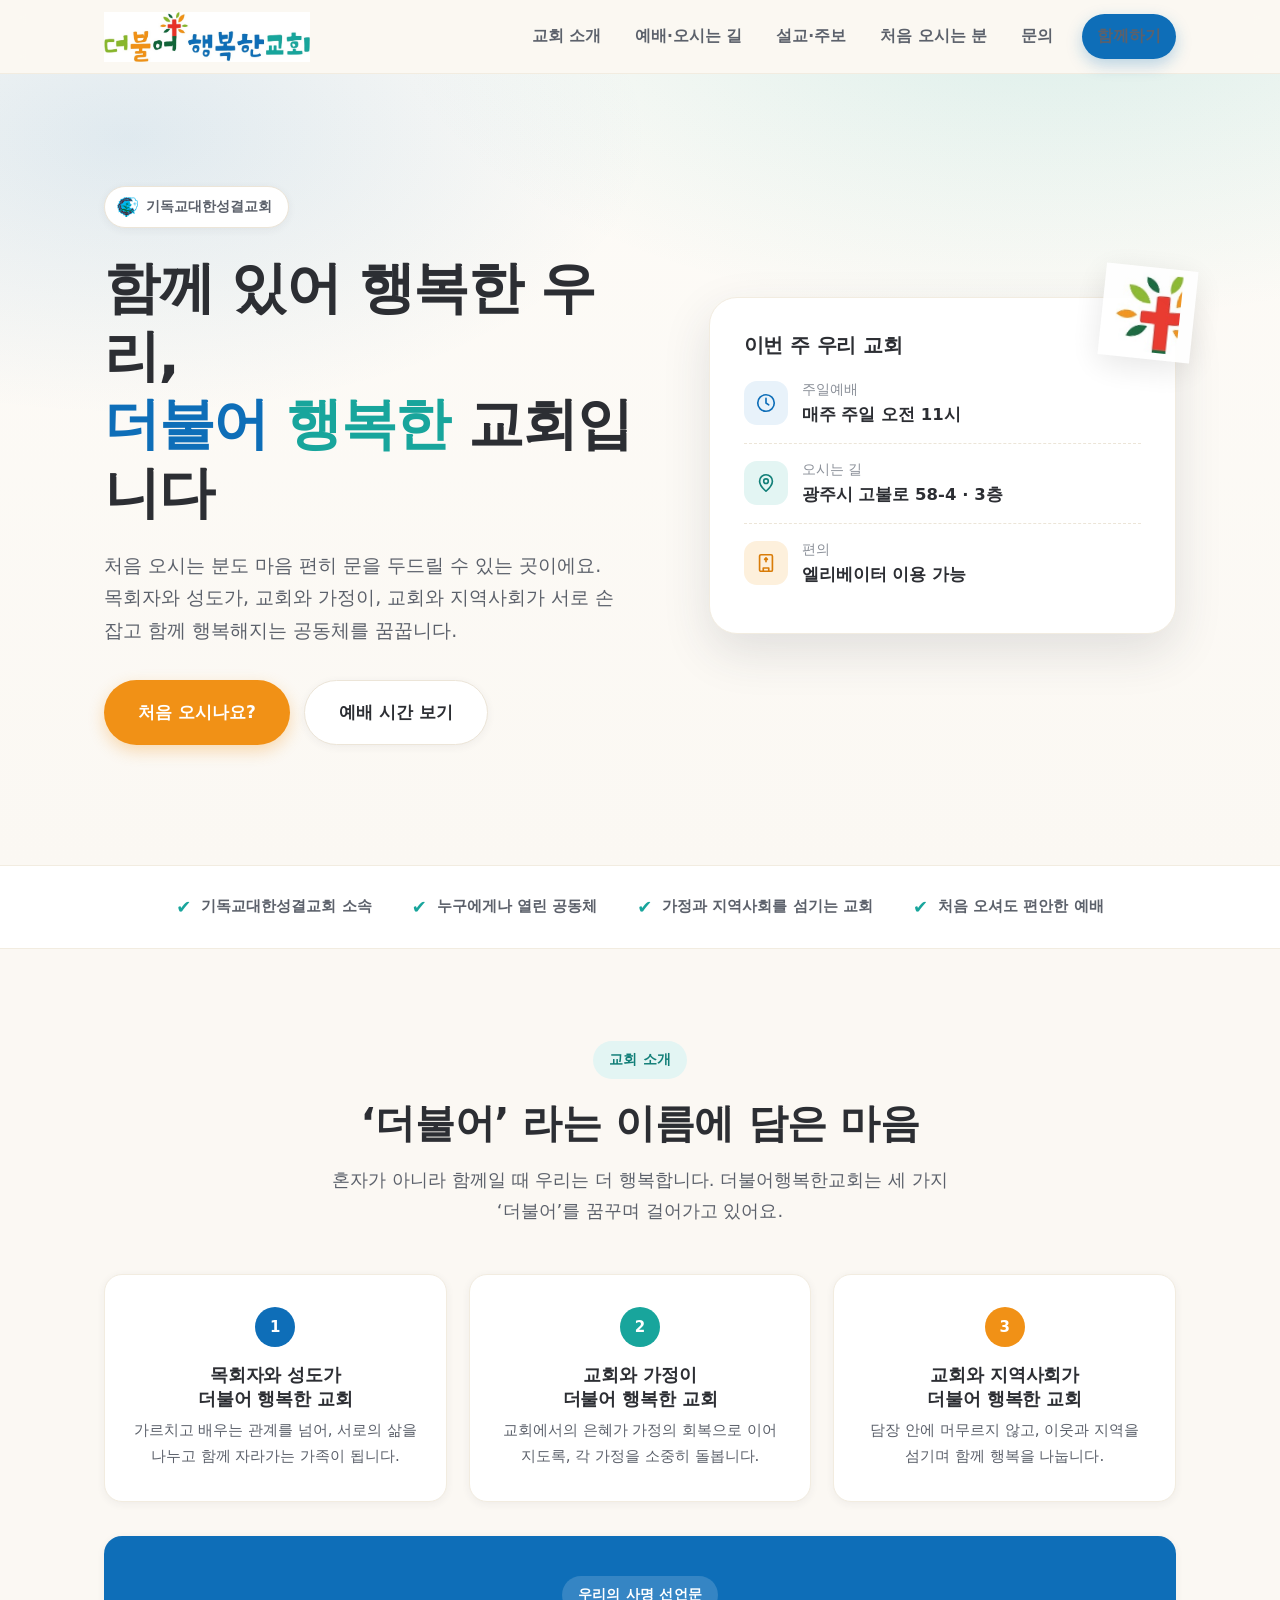
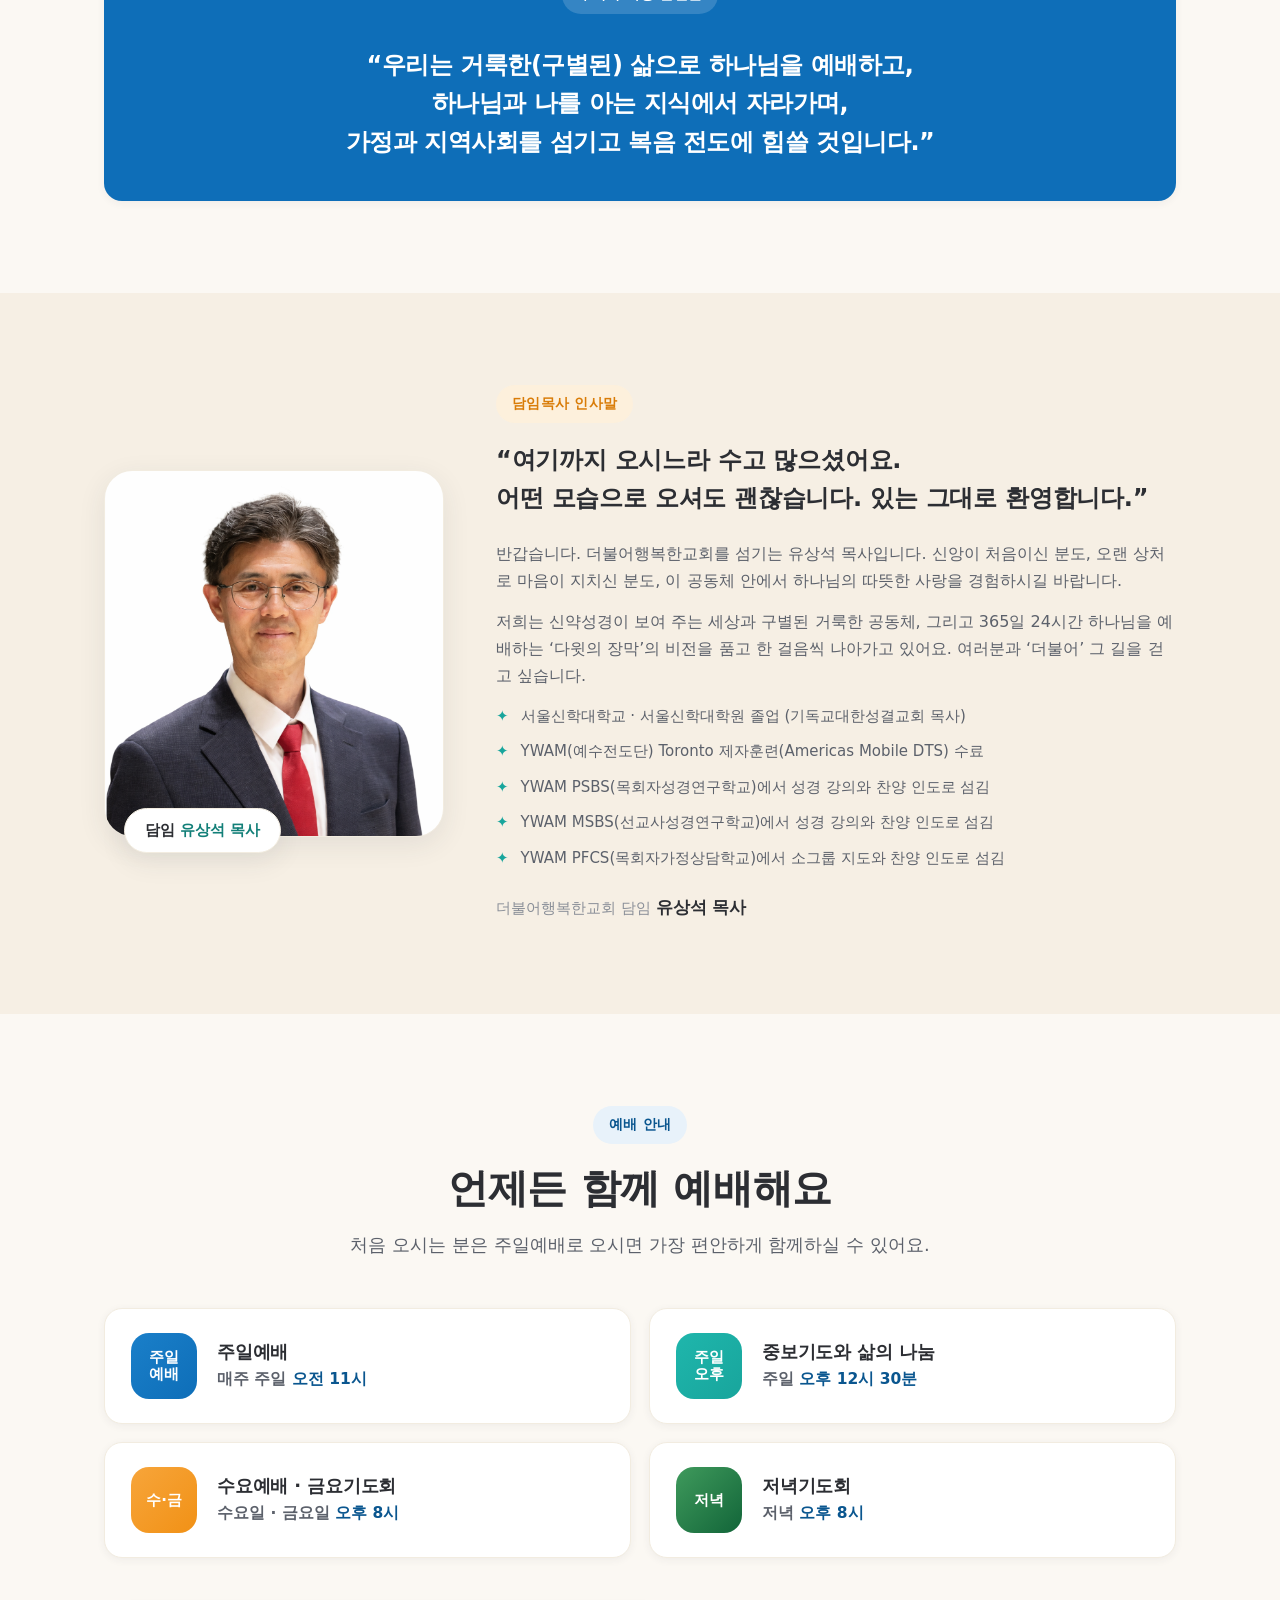
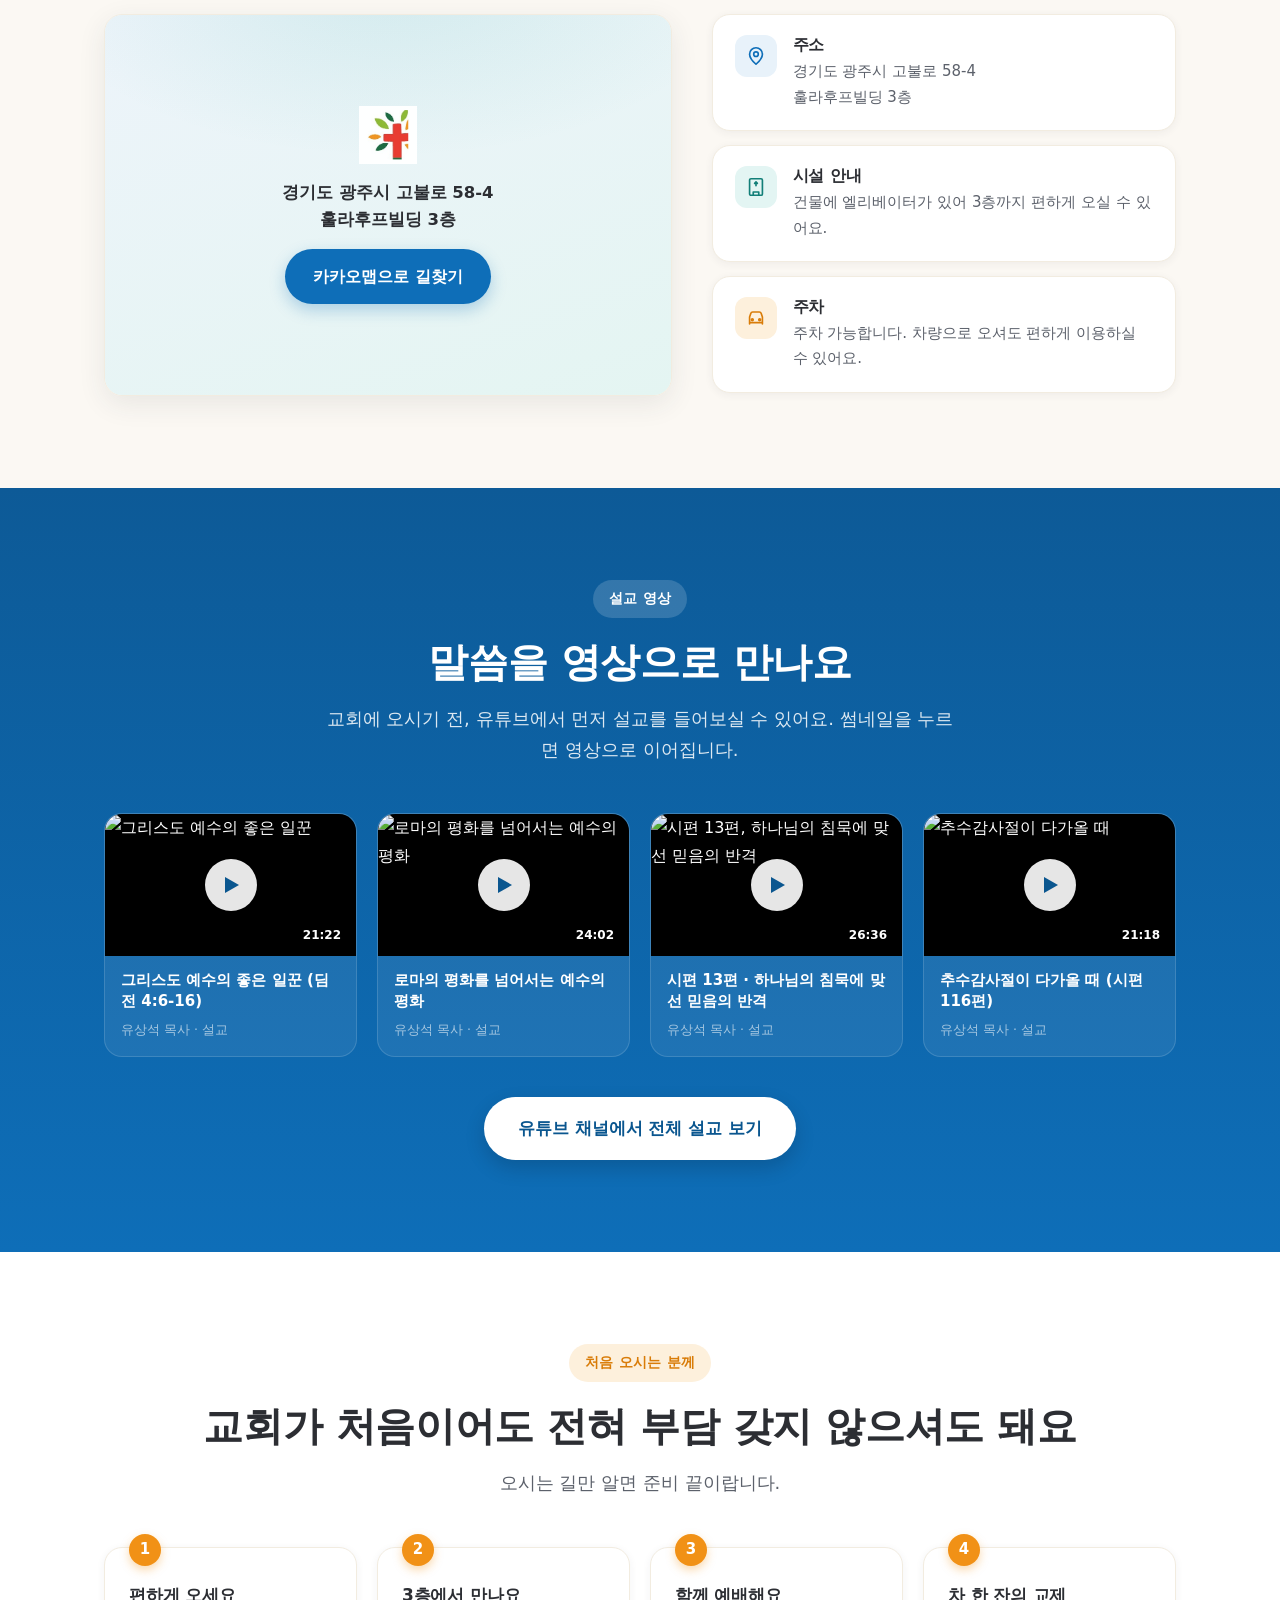
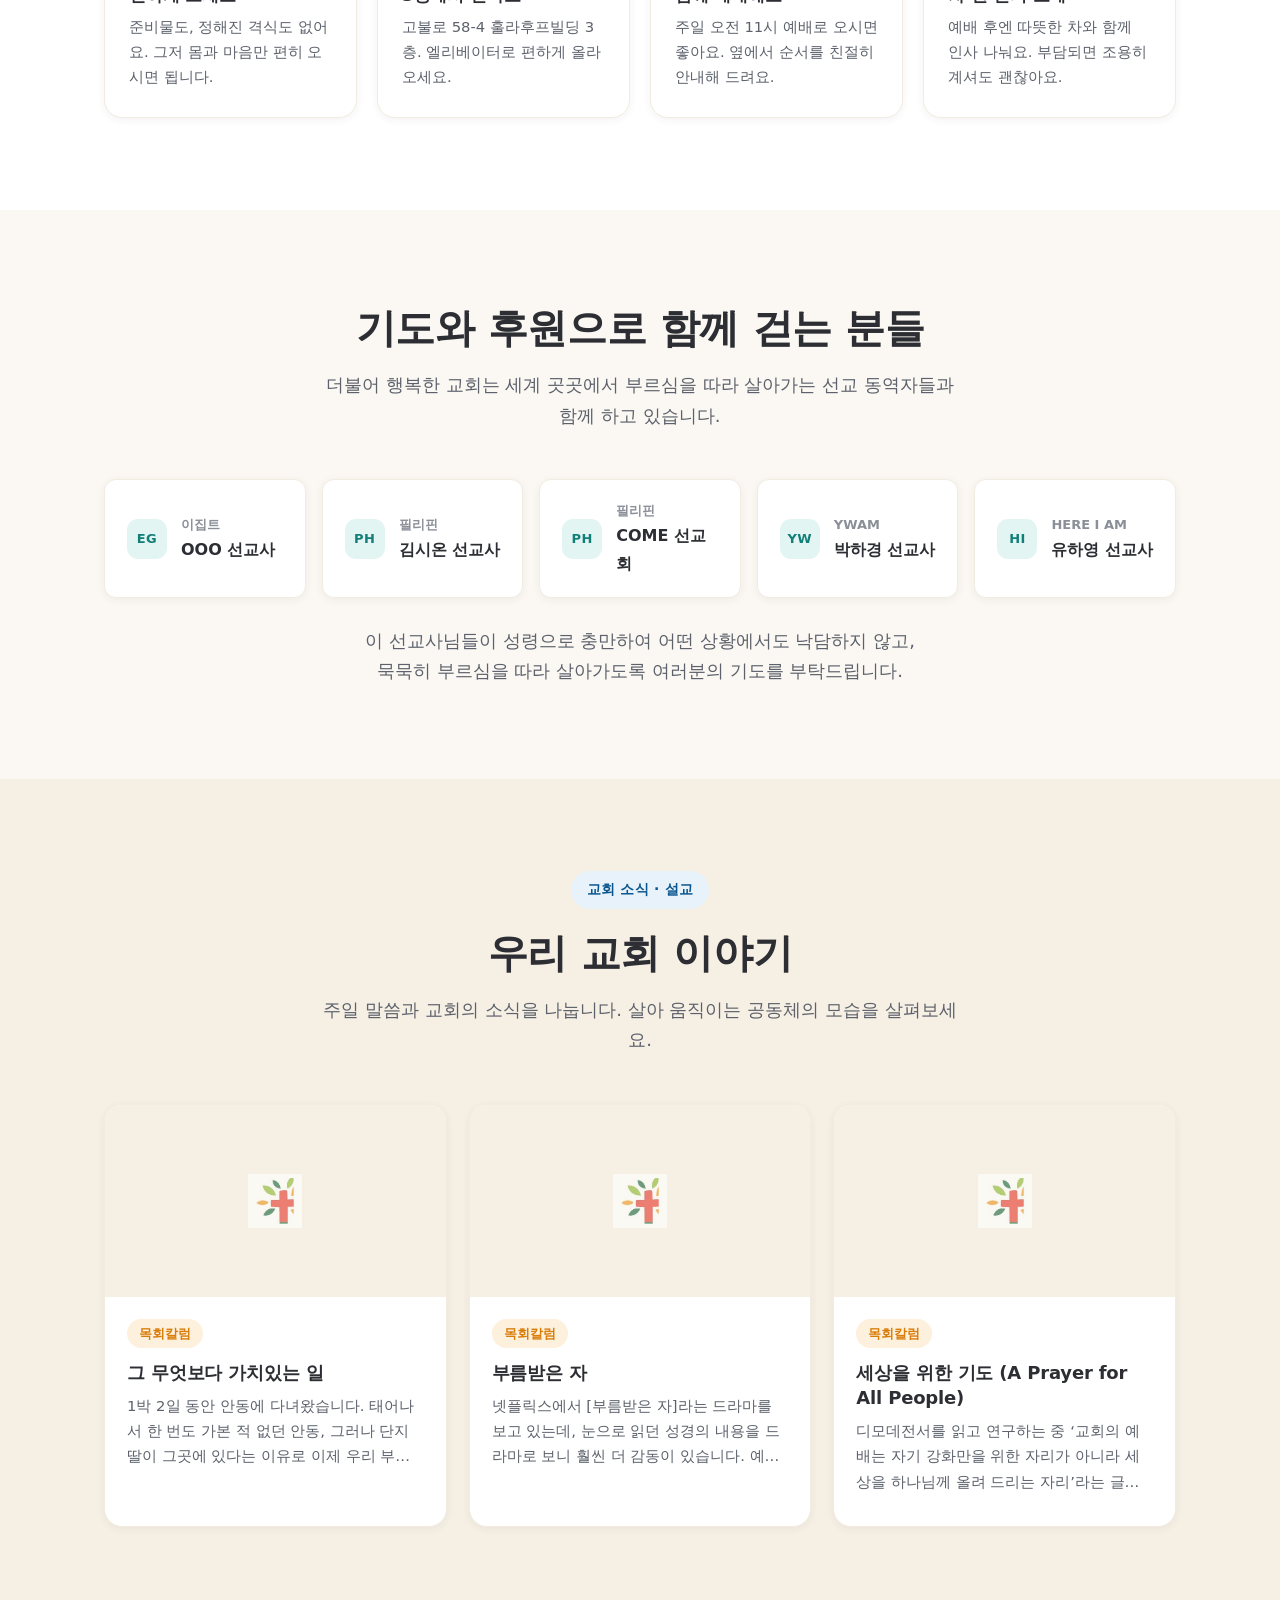
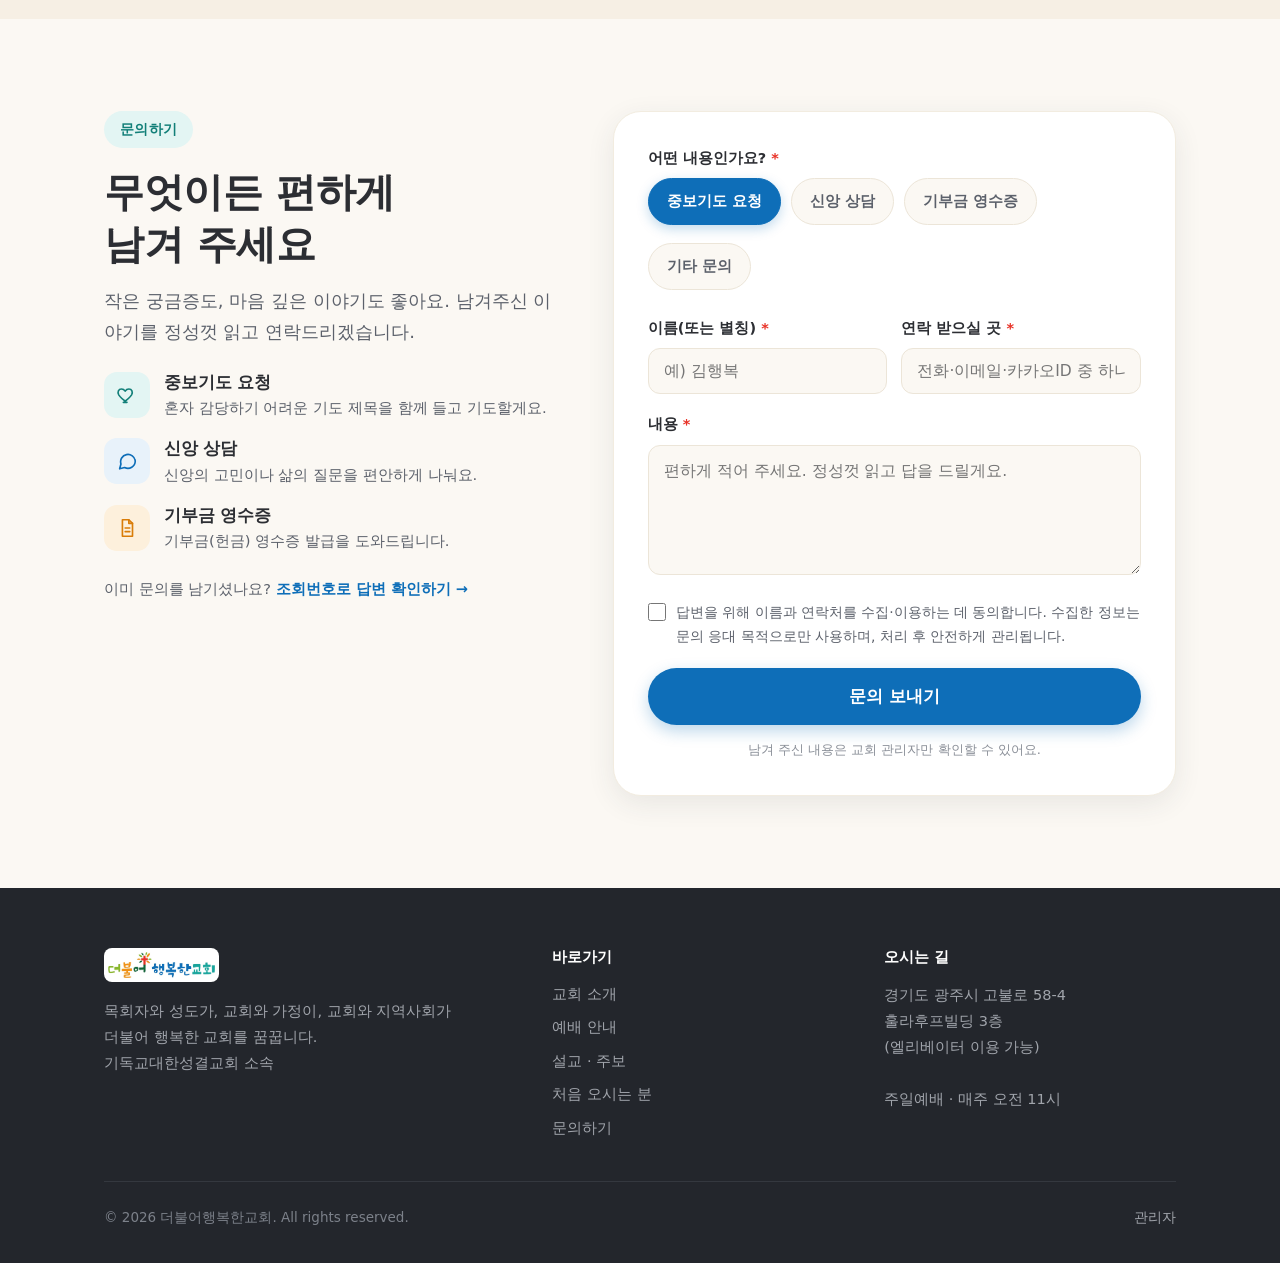
==== commit 9040dcf2: "수정: 문구 정리(히어로/처음오시는분/소식/문의/동역자), 길찾기 카카오맵으로 변경 Co-Authored-By: Claude Opus 4.8 <noreply@anthropic.co" ====
--- a/index.html
+++ b/index.html
@@ -61,7 +61,6 @@
         <img src="images/emblem.png" class="hero-emblem" alt="" />
         <div class="hero-card">
           <h3>이번 주 우리 교회</h3>
-          <p class="hc-sub">편하신 시간에 오세요. 자리를 마련해 두고 기다릴게요.</p>
           <div class="hc-row">
             <div class="hc-ico b"><svg viewBox="0 0 24 24" fill="none" stroke="currentColor" stroke-width="1.8" stroke-linecap="round" stroke-linejoin="round"><circle cx="12" cy="12" r="9"/><path d="M12 7v5l3 2"/></svg></div>
             <div>
@@ -227,7 +226,7 @@
           <div class="map-fallback" id="mapFallback">
             <img src="images/emblem.png" alt="" class="mf-emblem" />
             <div class="mf-addr">경기도 광주시 고불로 58-4<br />훌라후프빌딩 3층</div>
-            <a class="btn btn-primary" href="https://map.naver.com/p/search/%EA%B2%BD%EA%B8%B0%EB%8F%84%20%EA%B4%91%EC%A3%BC%EC%8B%9C%20%EA%B3%A0%EB%B6%88%EB%A1%9C%2058-4" target="_blank" rel="noopener">네이버 지도로 길찾기</a>
+            <a class="btn btn-primary" href="https://map.kakao.com/?q=%EA%B2%BD%EA%B8%B0%EB%8F%84%20%EA%B4%91%EC%A3%BC%EC%8B%9C%20%EA%B3%A0%EB%B6%88%EB%A1%9C%2058-4" target="_blank" rel="noopener">카카오맵으로 길찾기</a>
           </div>
         </div>
         <div class="visit-facts">
@@ -322,8 +321,8 @@
     <div class="wrap">
       <div class="section-head center reveal">
         <span class="eyebrow orange">처음 오시는 분께</span>
-        <h2 class="section-title">낯설고 떨리셔도 괜찮아요</h2>
-        <p class="section-lead">교회가 처음이어도 전혀 부담 갖지 않으셔도 돼요. 오시는 길만 알면 준비 끝이랍니다.</p>
+        <h2 class="section-title">교회가 처음이어도 전혀 부담 갖지 않으셔도 돼요</h2>
+        <p class="section-lead">오시는 길만 알면 준비 끝이랍니다.</p>
       </div>
 
       <div class="first-steps reveal">
@@ -349,10 +348,6 @@
         </div>
       </div>
 
-      <div class="first-ask reveal">
-        <p>더 궁금한 점이 있으신가요? 무엇이든 편하게 여쭤보세요. 정성껏 안내해 드릴게요.</p>
-        <a href="#contact" class="btn btn-primary">궁금한 점 문의하기</a>
-      </div>
     </div>
   </section>
 
@@ -361,7 +356,7 @@
     <div class="wrap">
       <div class="section-head center reveal">
         <h2 class="section-title">기도와 후원으로 함께 걷는 분들</h2>
-        <p class="section-lead">세계 곳곳에서 부르심을 따라 살아가는 선교 동역자들을 위해 함께 기도해 주세요.</p>
+        <p class="section-lead">더불어 행복한 교회는 세계 곳곳에서 부르심을 따라 살아가는 선교 동역자들과 함께 하고 있습니다.</p>
       </div>
 
       <div class="partners reveal">
@@ -383,7 +378,7 @@
     <div class="wrap">
       <div class="section-head center reveal">
         <span class="eyebrow blue">교회 소식 · 설교</span>
-        <h2 class="section-title">우리 교회의 요즘 이야기</h2>
+        <h2 class="section-title">우리 교회 이야기</h2>
         <p class="section-lead">주일 말씀과 교회의 소식을 나눕니다. 살아 움직이는 공동체의 모습을 살펴보세요.</p>
       </div>
 
@@ -391,9 +386,6 @@
         <p class="empty-note">소식을 불러오는 중이에요…</p>
       </div>
 
-      <div style="text-align:center; margin-top:40px;" class="reveal">
-        <a href="sermons.html" class="btn btn-ghost btn-lg">설교 · 주보 전체 보기 →</a>
-      </div>
     </div>
   </section>
 
@@ -406,7 +398,7 @@
           <h2 class="section-title">무엇이든 편하게<br />남겨 주세요</h2>
           <p class="section-lead">
             작은 궁금증도, 마음 깊은 이야기도 좋아요.
-            남겨 주시면 정성껏 읽고, 알려주신 연락처로 따뜻하게 답을 드릴게요.
+            남겨주신 이야기를 정성껏 읽고 연락드리겠습니다.
           </p>
           <div class="ci-list">
             <div class="ci-item">
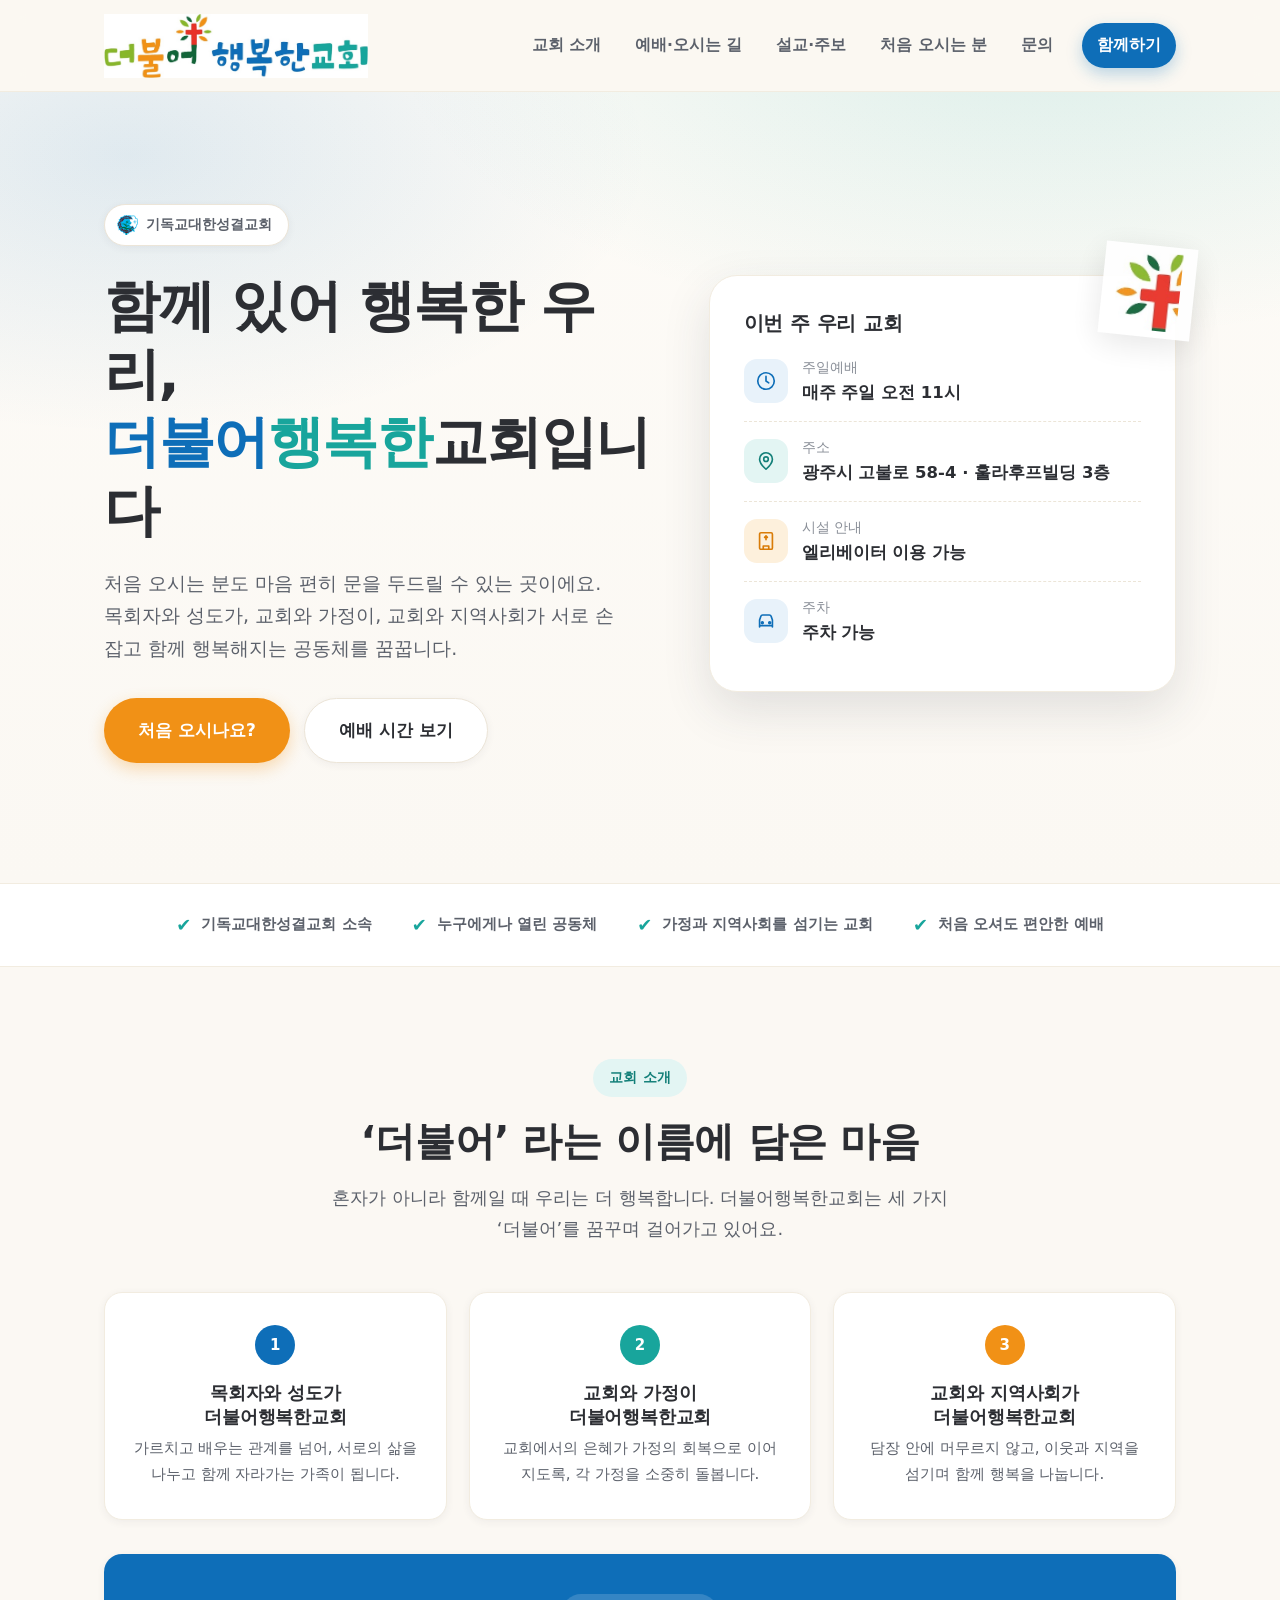
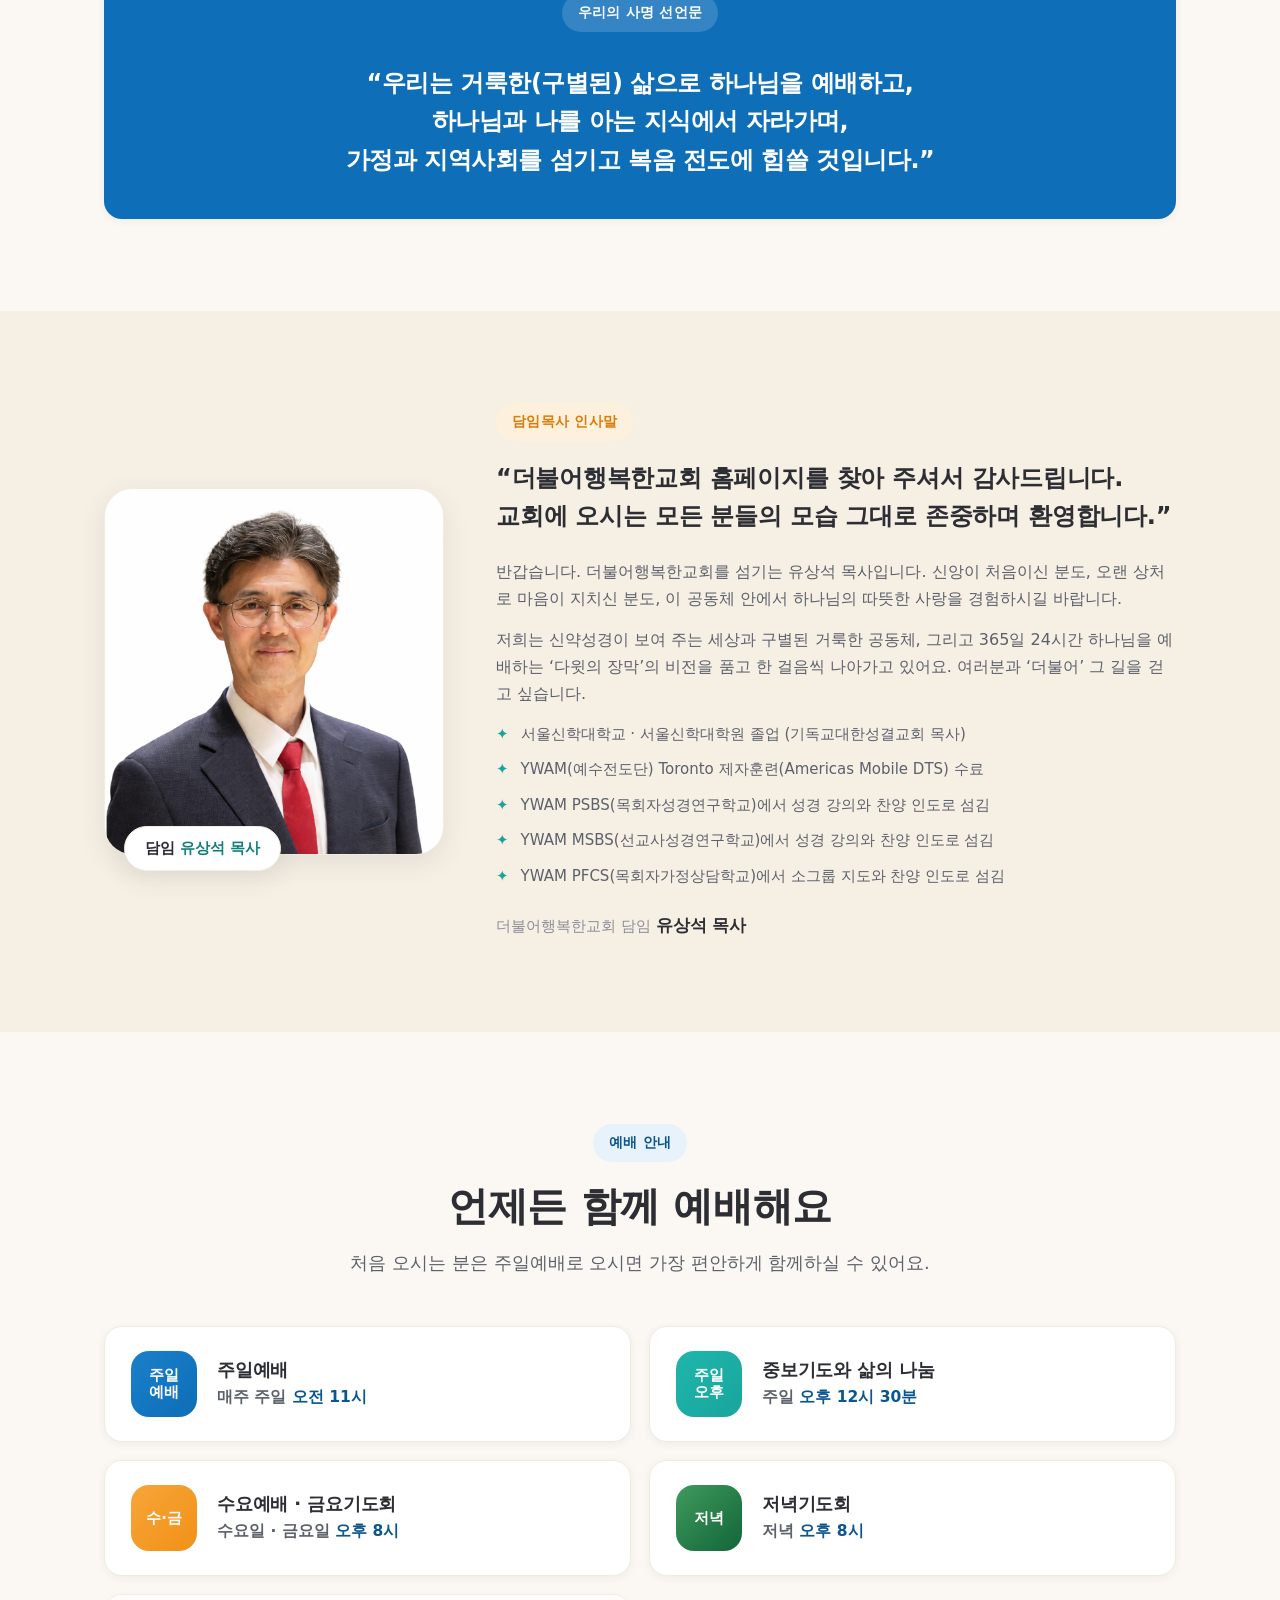
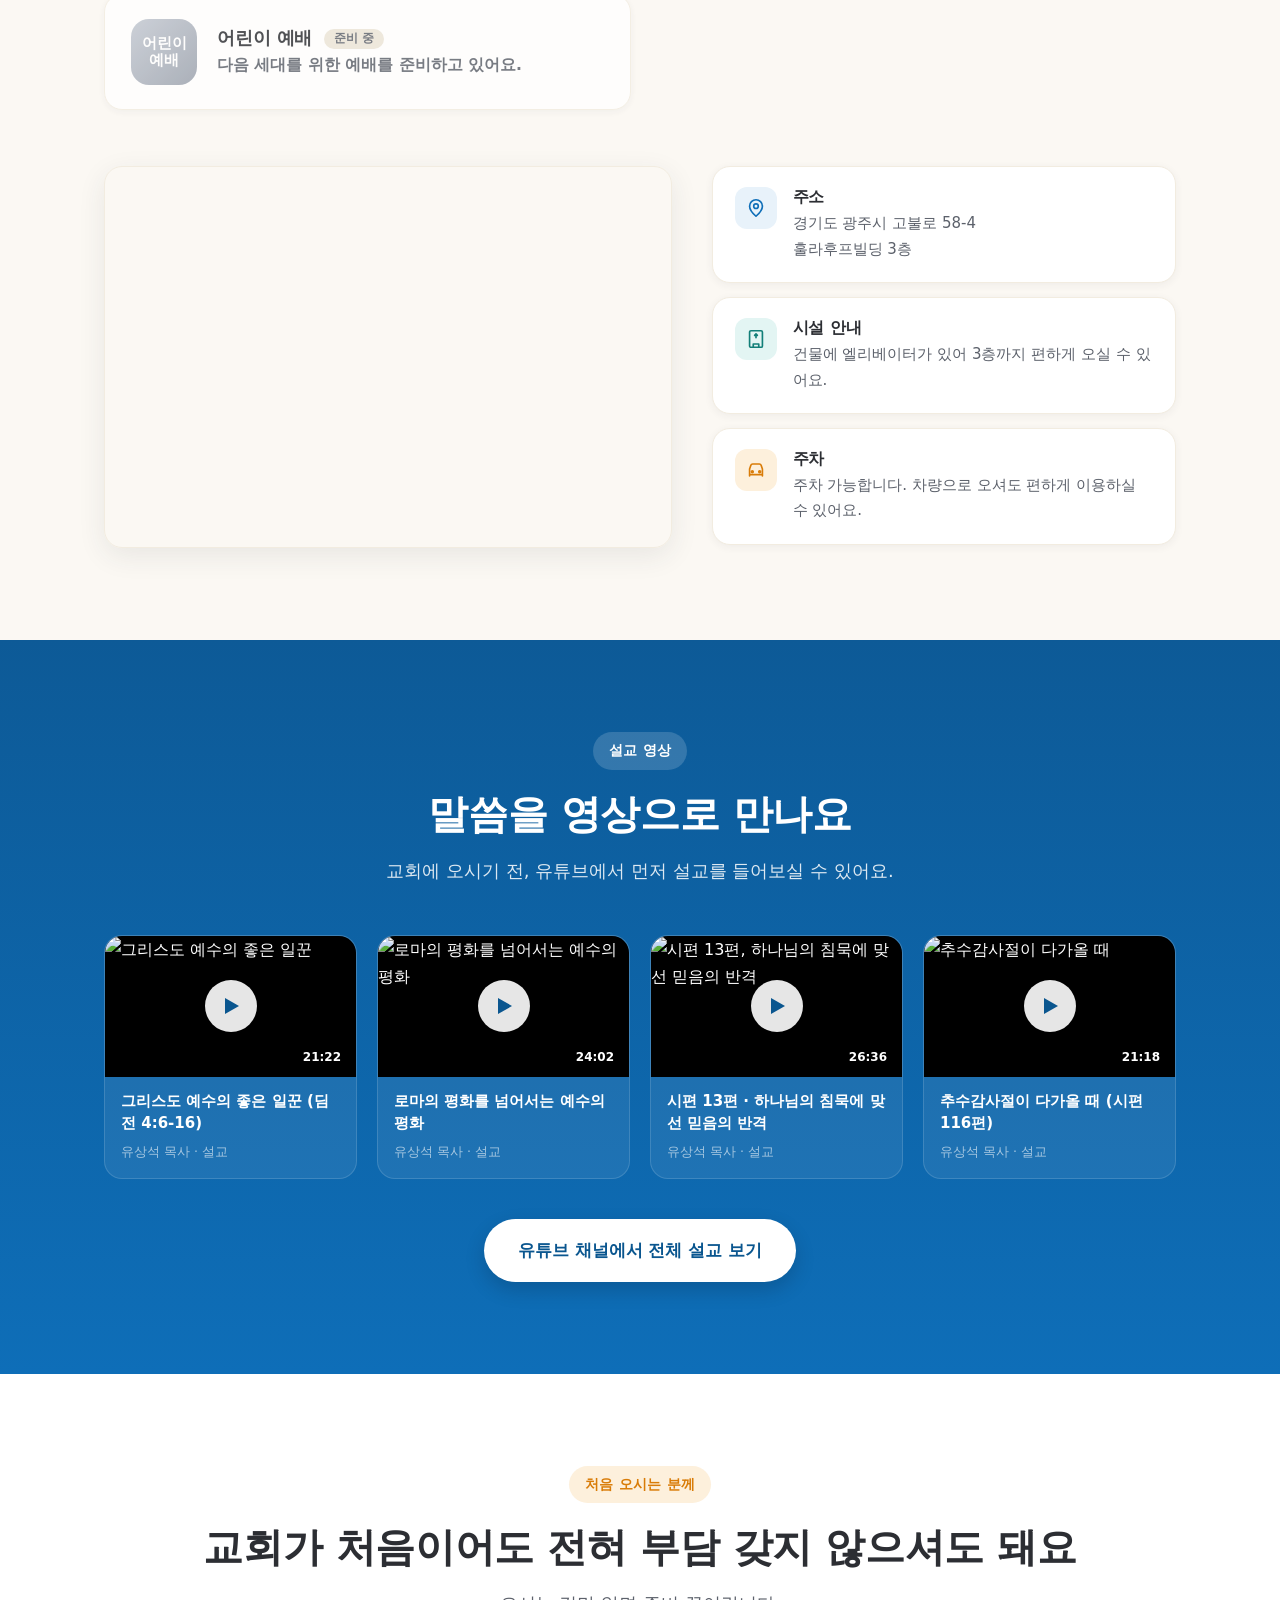
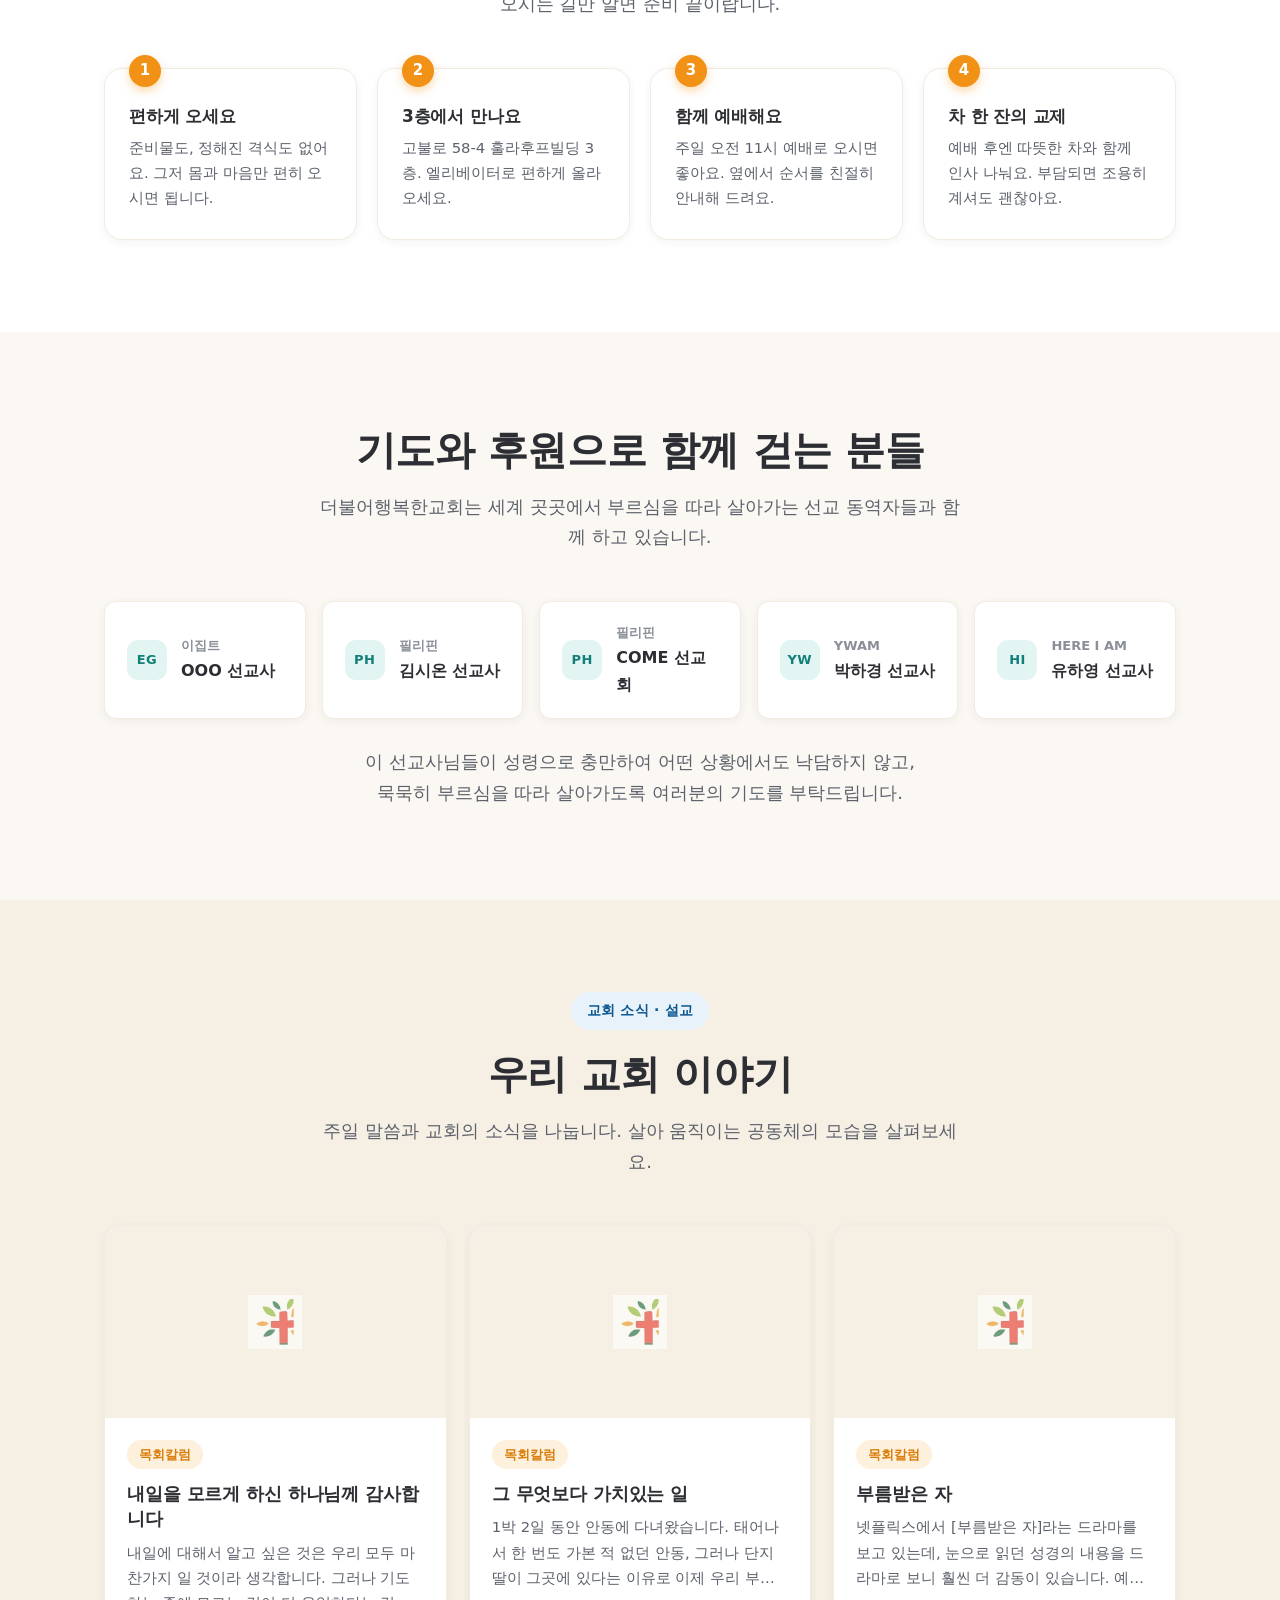
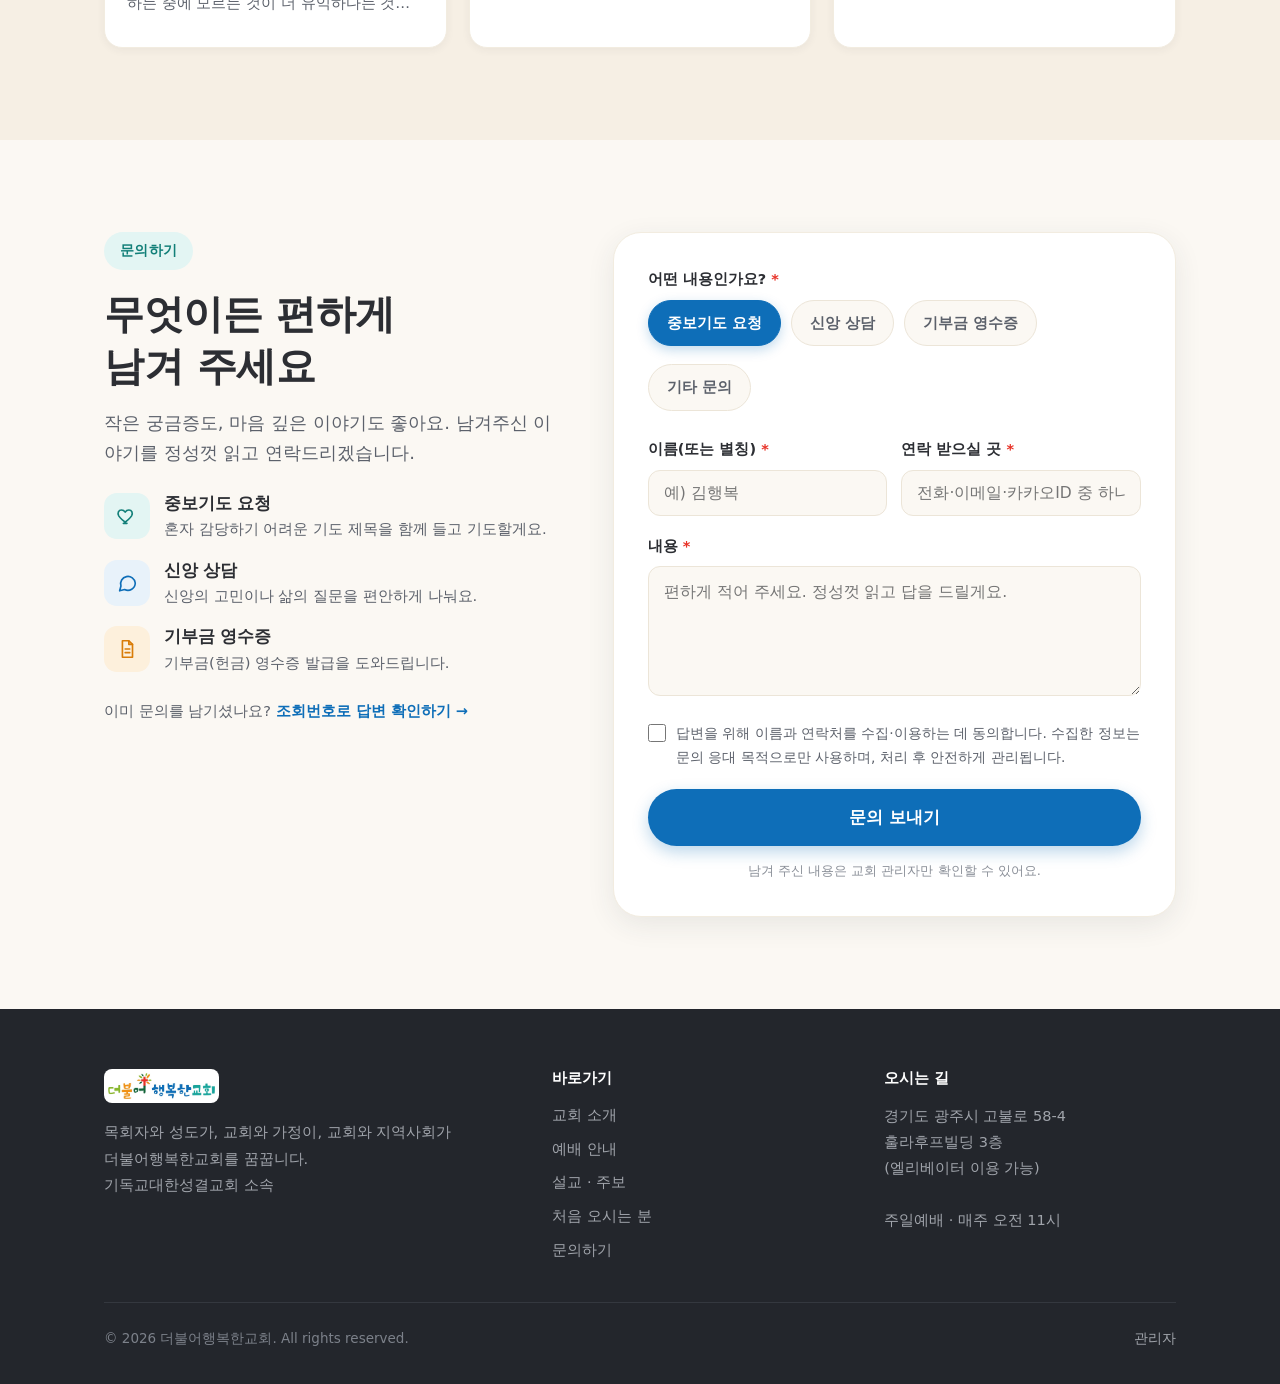
==== commit 74370c77: "수정: 로고확대/파비콘(교단로고), 함께하기 흰색, 구글맵, 어린이예배 준비중, 이름 붙여쓰기, 인사말·영상문구·히어로카드, 칼럼 추가 Co-Authored-By: Claude O" ====
--- a/index.html
+++ b/index.html
@@ -4,7 +4,7 @@
   <meta charset="UTF-8" />
   <meta name="viewport" content="width=device-width, initial-scale=1.0" />
   <title>더불어행복한교회 | 함께 있어 행복한 우리</title>
-  <meta name="description" content="더불어행복한교회에 오신 것을 환영합니다. 목회자와 성도가, 교회와 가정이, 교회와 지역사회가 더불어 행복한 교회를 꿈꿉니다. 경기도 광주시 고불로 58-4 훌라후프빌딩 3층 · 주일예배 오전 11시." />
+  <meta name="description" content="더불어행복한교회에 오신 것을 환영합니다. 목회자와 성도가, 교회와 가정이, 교회와 지역사회가 더불어행복한교회를 꿈꿉니다. 경기도 광주시 고불로 58-4 훌라후프빌딩 3층 · 주일예배 오전 11시." />
   <meta property="og:title" content="더불어행복한교회" />
   <meta property="og:description" content="함께 있어 행복한 우리. 처음 오시는 분도 편안하게 예배드릴 수 있는 따뜻한 공동체입니다." />
   <meta property="og:type" content="website" />
@@ -45,7 +45,7 @@
     <div class="wrap hero-grid">
       <div class="hero-text reveal">
         <span class="hero-badge"><img src="images/denomination.png" alt="기독교대한성결교회 교단 로고" /> 기독교대한성결교회</span>
-        <h1>함께 있어 행복한 우리,<br /><span class="hl">더불어</span> <span class="hl-t">행복한</span> 교회입니다</h1>
+        <h1>함께 있어 행복한 우리,<br /><span class="hl">더불어</span><span class="hl-t">행복한</span>교회입니다</h1>
         <p class="hero-sub">
           처음 오시는 분도 마음 편히 문을 두드릴 수 있는 곳이에요.
           목회자와 성도가, 교회와 가정이, 교회와 지역사회가
@@ -71,15 +71,22 @@
           <div class="hc-row">
             <div class="hc-ico t"><svg viewBox="0 0 24 24" fill="none" stroke="currentColor" stroke-width="1.8" stroke-linecap="round" stroke-linejoin="round"><path d="M12 21s-7-6.2-7-11a7 7 0 0 1 14 0c0 4.8-7 11-7 11z"/><circle cx="12" cy="10" r="2.5"/></svg></div>
             <div>
-              <div class="hc-label">오시는 길</div>
-              <div class="hc-value">광주시 고불로 58-4 · 3층</div>
+              <div class="hc-label">주소</div>
+              <div class="hc-value">광주시 고불로 58-4 · 훌라후프빌딩 3층</div>
             </div>
           </div>
           <div class="hc-row">
             <div class="hc-ico o"><svg viewBox="0 0 24 24" fill="none" stroke="currentColor" stroke-width="1.8" stroke-linecap="round" stroke-linejoin="round"><rect x="5" y="3" width="14" height="18" rx="1.5"/><path d="M9 21v-3.5h6V21"/><path d="M12 6.5v4M10.5 8l1.5-1.5L13.5 8"/></svg></div>
             <div>
-              <div class="hc-label">편의</div>
+              <div class="hc-label">시설 안내</div>
               <div class="hc-value">엘리베이터 이용 가능</div>
+            </div>
+          </div>
+          <div class="hc-row">
+            <div class="hc-ico b"><svg viewBox="0 0 24 24" fill="none" stroke="currentColor" stroke-width="1.8" stroke-linecap="round" stroke-linejoin="round"><path d="M5 11l1.4-4.2A2 2 0 0 1 8.3 5.4h7.4a2 2 0 0 1 1.9 1.4L19 11v6H5zM5 17v1.5M19 17v1.5"/><circle cx="8" cy="14" r="1"/><circle cx="16" cy="14" r="1"/></svg></div>
+            <div>
+              <div class="hc-label">주차</div>
+              <div class="hc-value">주차 가능</div>
             </div>
           </div>
         </div>
@@ -112,17 +119,17 @@
       <div class="vision-grid reveal">
         <div class="vision-item">
           <div class="vision-num">1</div>
-          <h3>목회자와 성도가<br />더불어 행복한 교회</h3>
+          <h3>목회자와 성도가<br />더불어행복한교회</h3>
           <p>가르치고 배우는 관계를 넘어, 서로의 삶을 나누고 함께 자라가는 가족이 됩니다.</p>
         </div>
         <div class="vision-item">
           <div class="vision-num">2</div>
-          <h3>교회와 가정이<br />더불어 행복한 교회</h3>
+          <h3>교회와 가정이<br />더불어행복한교회</h3>
           <p>교회에서의 은혜가 가정의 회복으로 이어지도록, 각 가정을 소중히 돌봅니다.</p>
         </div>
         <div class="vision-item">
           <div class="vision-num">3</div>
-          <h3>교회와 지역사회가<br />더불어 행복한 교회</h3>
+          <h3>교회와 지역사회가<br />더불어행복한교회</h3>
           <p>담장 안에 머무르지 않고, 이웃과 지역을 섬기며 함께 행복을 나눕니다.</p>
         </div>
       </div>
@@ -149,8 +156,8 @@
         <div class="pastor-text reveal">
           <span class="eyebrow orange">담임목사 인사말</span>
           <p class="pastor-quote">
-            “여기까지 오시느라 수고 많으셨어요.<br />
-            어떤 모습으로 오셔도 괜찮습니다. 있는 그대로 환영합니다.”
+            “더불어행복한교회 홈페이지를 찾아 주셔서 감사드립니다.<br />
+            교회에 오시는 모든 분들의 모습 그대로 존중하며 환영합니다.”
           </p>
           <div class="pastor-body">
             <p>
@@ -217,17 +224,23 @@
             <p class="wt">저녁 <b>오후 8시</b></p>
           </div>
         </div>
+        <div class="worship-item worship-soon">
+          <div class="worship-day wd-soon">어린이<br />예배</div>
+          <div class="worship-info">
+            <h3>어린이 예배 <span class="soon-badge">준비 중</span></h3>
+            <p class="wt">다음 세대를 위한 예배를 준비하고 있어요.</p>
+          </div>
+        </div>
       </div>
 
       <!-- 오시는 길 -->
       <div class="visit-grid reveal" style="margin-top:56px;">
         <div class="map-embed">
-          <div id="naverMap" class="naver-map" hidden></div>
-          <div class="map-fallback" id="mapFallback">
-            <img src="images/emblem.png" alt="" class="mf-emblem" />
-            <div class="mf-addr">경기도 광주시 고불로 58-4<br />훌라후프빌딩 3층</div>
-            <a class="btn btn-primary" href="https://map.kakao.com/?q=%EA%B2%BD%EA%B8%B0%EB%8F%84%20%EA%B4%91%EC%A3%BC%EC%8B%9C%20%EA%B3%A0%EB%B6%88%EB%A1%9C%2058-4" target="_blank" rel="noopener">카카오맵으로 길찾기</a>
-          </div>
+          <iframe
+            src="https://www.google.com/maps?q=%EA%B2%BD%EA%B8%B0%EB%8F%84%20%EA%B4%91%EC%A3%BC%EC%8B%9C%20%EA%B3%A0%EB%B6%88%EB%A1%9C%2058-4&hl=ko&z=17&output=embed"
+            loading="lazy" referrerpolicy="no-referrer-when-downgrade"
+            title="더불어행복한교회 위치 (경기도 광주시 고불로 58-4)"
+            style="display:block;width:100%;height:380px;border:0;"></iframe>
         </div>
         <div class="visit-facts">
           <div class="visit-fact">
@@ -262,7 +275,7 @@
       <div class="section-head center reveal">
         <span class="eyebrow">설교 영상</span>
         <h2 class="section-title">말씀을 영상으로 만나요</h2>
-        <p class="section-lead">교회에 오시기 전, 유튜브에서 먼저 설교를 들어보실 수 있어요. 썸네일을 누르면 영상으로 이어집니다.</p>
+        <p class="section-lead">교회에 오시기 전, 유튜브에서 먼저 설교를 들어보실 수 있어요.</p>
       </div>
       <div class="yt-grid reveal">
         <a class="yt-card" href="https://www.youtube.com/watch?v=YU7wYxWXWZM" target="_blank" rel="noopener">
@@ -356,7 +369,7 @@
     <div class="wrap">
       <div class="section-head center reveal">
         <h2 class="section-title">기도와 후원으로 함께 걷는 분들</h2>
-        <p class="section-lead">더불어 행복한 교회는 세계 곳곳에서 부르심을 따라 살아가는 선교 동역자들과 함께 하고 있습니다.</p>
+        <p class="section-lead">더불어행복한교회는 세계 곳곳에서 부르심을 따라 살아가는 선교 동역자들과 함께 하고 있습니다.</p>
       </div>
 
       <div class="partners reveal">
@@ -473,7 +486,7 @@
           <div class="footer-logo"><img src="images/logo.jpeg" alt="더불어행복한교회" /></div>
           <p>
             목회자와 성도가, 교회와 가정이, 교회와 지역사회가<br />
-            더불어 행복한 교회를 꿈꿉니다.<br />
+            더불어행복한교회를 꿈꿉니다.<br />
             기독교대한성결교회 소속
           </p>
         </div>
@@ -526,6 +539,8 @@
   <script src="https://www.gstatic.com/firebasejs/10.12.0/firebase-firestore-compat.js"></script>
   <script src="firebase-config.js"></script>
   <script src="posts-seed.js"></script>
+  <!-- 문의 알림 메일 (EmailJS) -->
+  <script src="https://cdn.jsdelivr.net/npm/@emailjs/browser@4/dist/email.min.js"></script>
   <script src="app.js"></script>
 </body>
 </html>
--- a/style.css
+++ b/style.css
@@ -37,7 +37,7 @@
   --radius-lg: 28px;
 
   --maxw: 1120px;
-  --nav-h: 74px;
+  --nav-h: 92px;
 
   --font: "Pretendard", -apple-system, BlinkMacSystemFont, system-ui,
           "Segoe UI", Roboto, "Apple SD Gothic Neo", "Malgun Gothic", sans-serif;
@@ -113,7 +113,7 @@
 }
 .nav-inner { height: 100%; display: flex; align-items: center; justify-content: space-between; }
 .nav-logo { display: flex; align-items: center; gap: 10px; }
-.nav-logo img { height: 50px; width: auto; }
+.nav-logo img { height: 64px; width: auto; }
 .nav-logo .nav-name { font-weight: 800; font-size: 18px; color: var(--ink); letter-spacing: -0.02em; }
 .nav-links { display: flex; align-items: center; gap: 4px; }
 .nav-links a {
@@ -122,6 +122,8 @@
 }
 .nav-links a:hover { color: var(--blue); background: var(--blue-soft); }
 .nav-cta { margin-left: 10px; }
+.nav-links a.nav-cta { color: #fff; }
+.nav-links a.nav-cta:hover { color: #fff; background: var(--blue-dark); }
 .nav-toggle { display: none; background: none; border: none; padding: 8px; }
 .nav-toggle span { display: block; width: 24px; height: 2.4px; background: var(--ink); border-radius: 2px; margin: 5px 0; transition: .25s; }
 
@@ -246,6 +248,9 @@
 .wd-teal { background: linear-gradient(135deg,#1fb6ac,#18A59C); }
 .wd-orange { background: linear-gradient(135deg,#f7a53a,#F19116); }
 .wd-green { background: linear-gradient(135deg,#3f9a5c,#126539); }
+.wd-soon { background: linear-gradient(135deg,#c2c8d2,#9aa1ad); }
+.worship-soon { opacity: .82; }
+.soon-badge { display: inline-block; font-size: 12px; font-weight: 700; color: var(--ink-soft); background: var(--line); padding: 2px 10px; border-radius: 999px; margin-left: 6px; vertical-align: middle; }
 .worship-info h3 { font-size: 18px; margin-bottom: 3px; }
 .worship-info .wt { font-size: 15.5px; color: var(--ink-soft); font-weight: 600; }
 .worship-info .wt b { color: var(--blue-dark); }
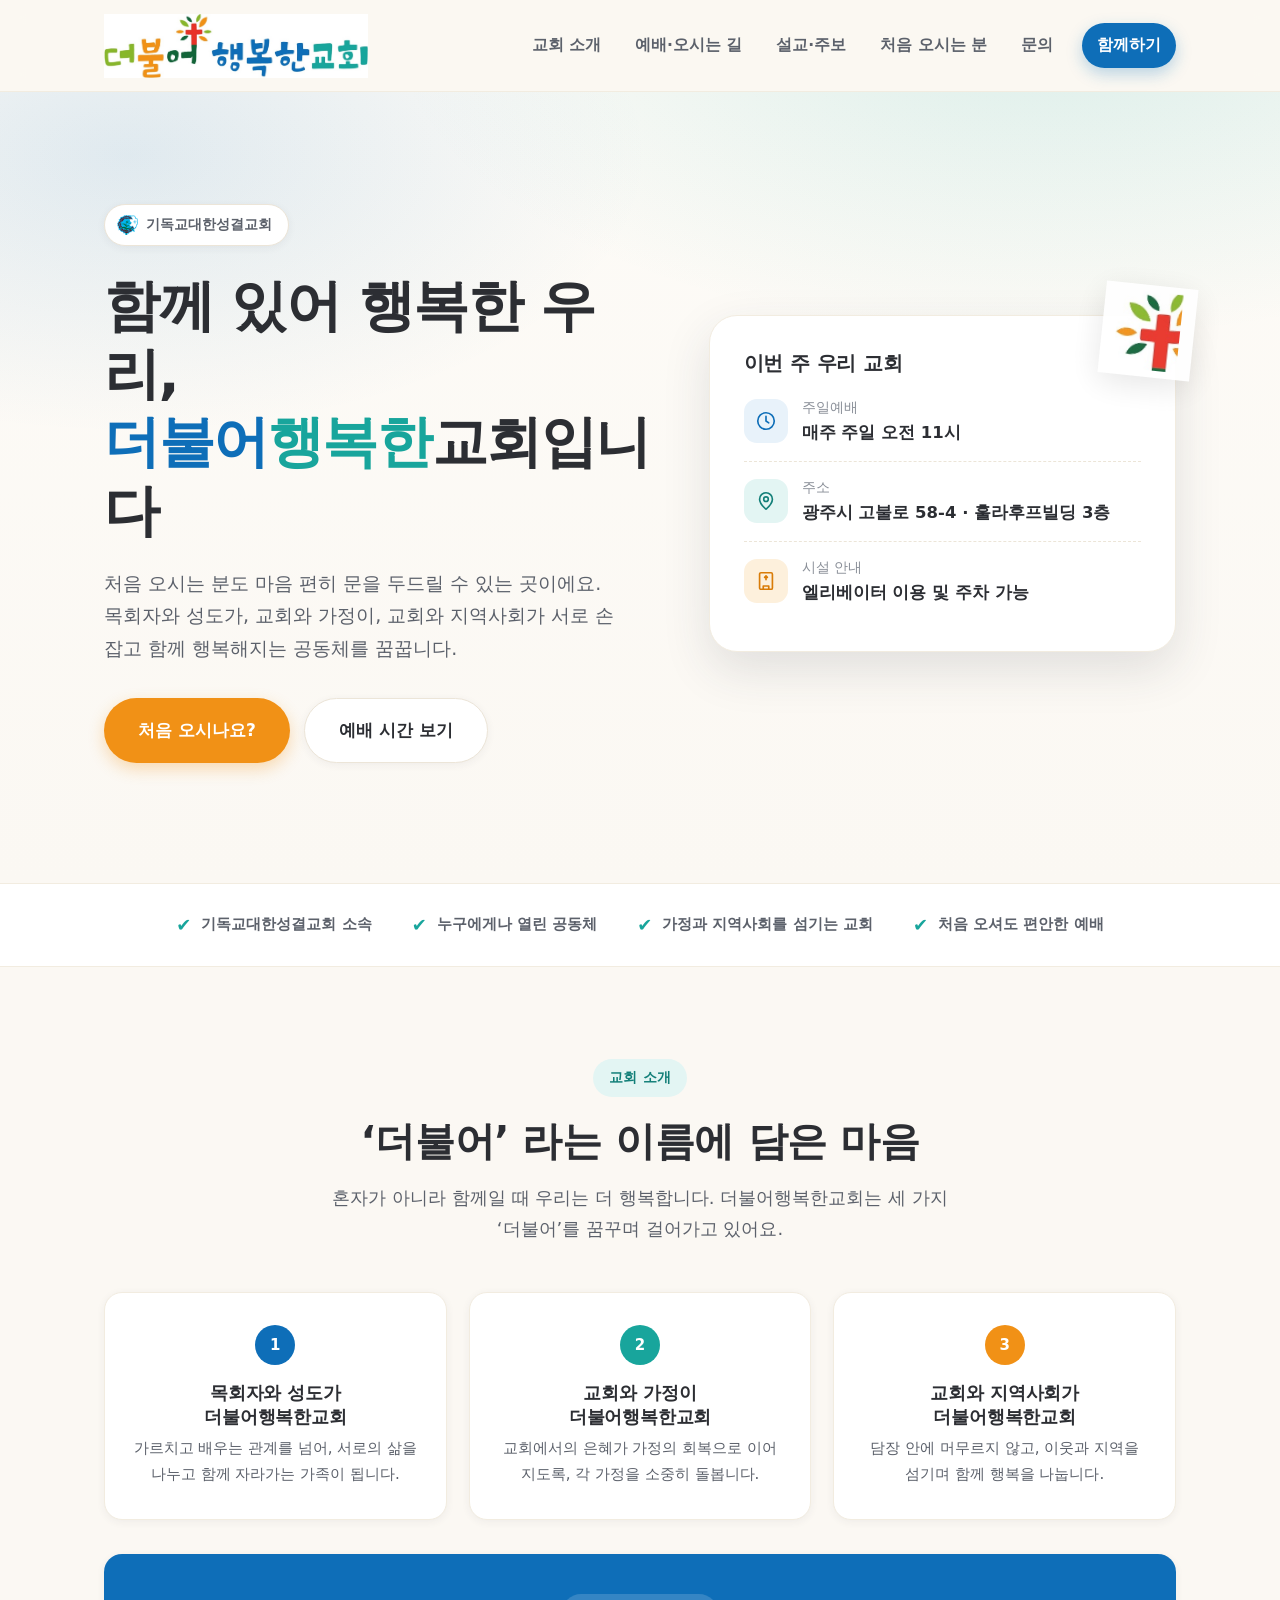
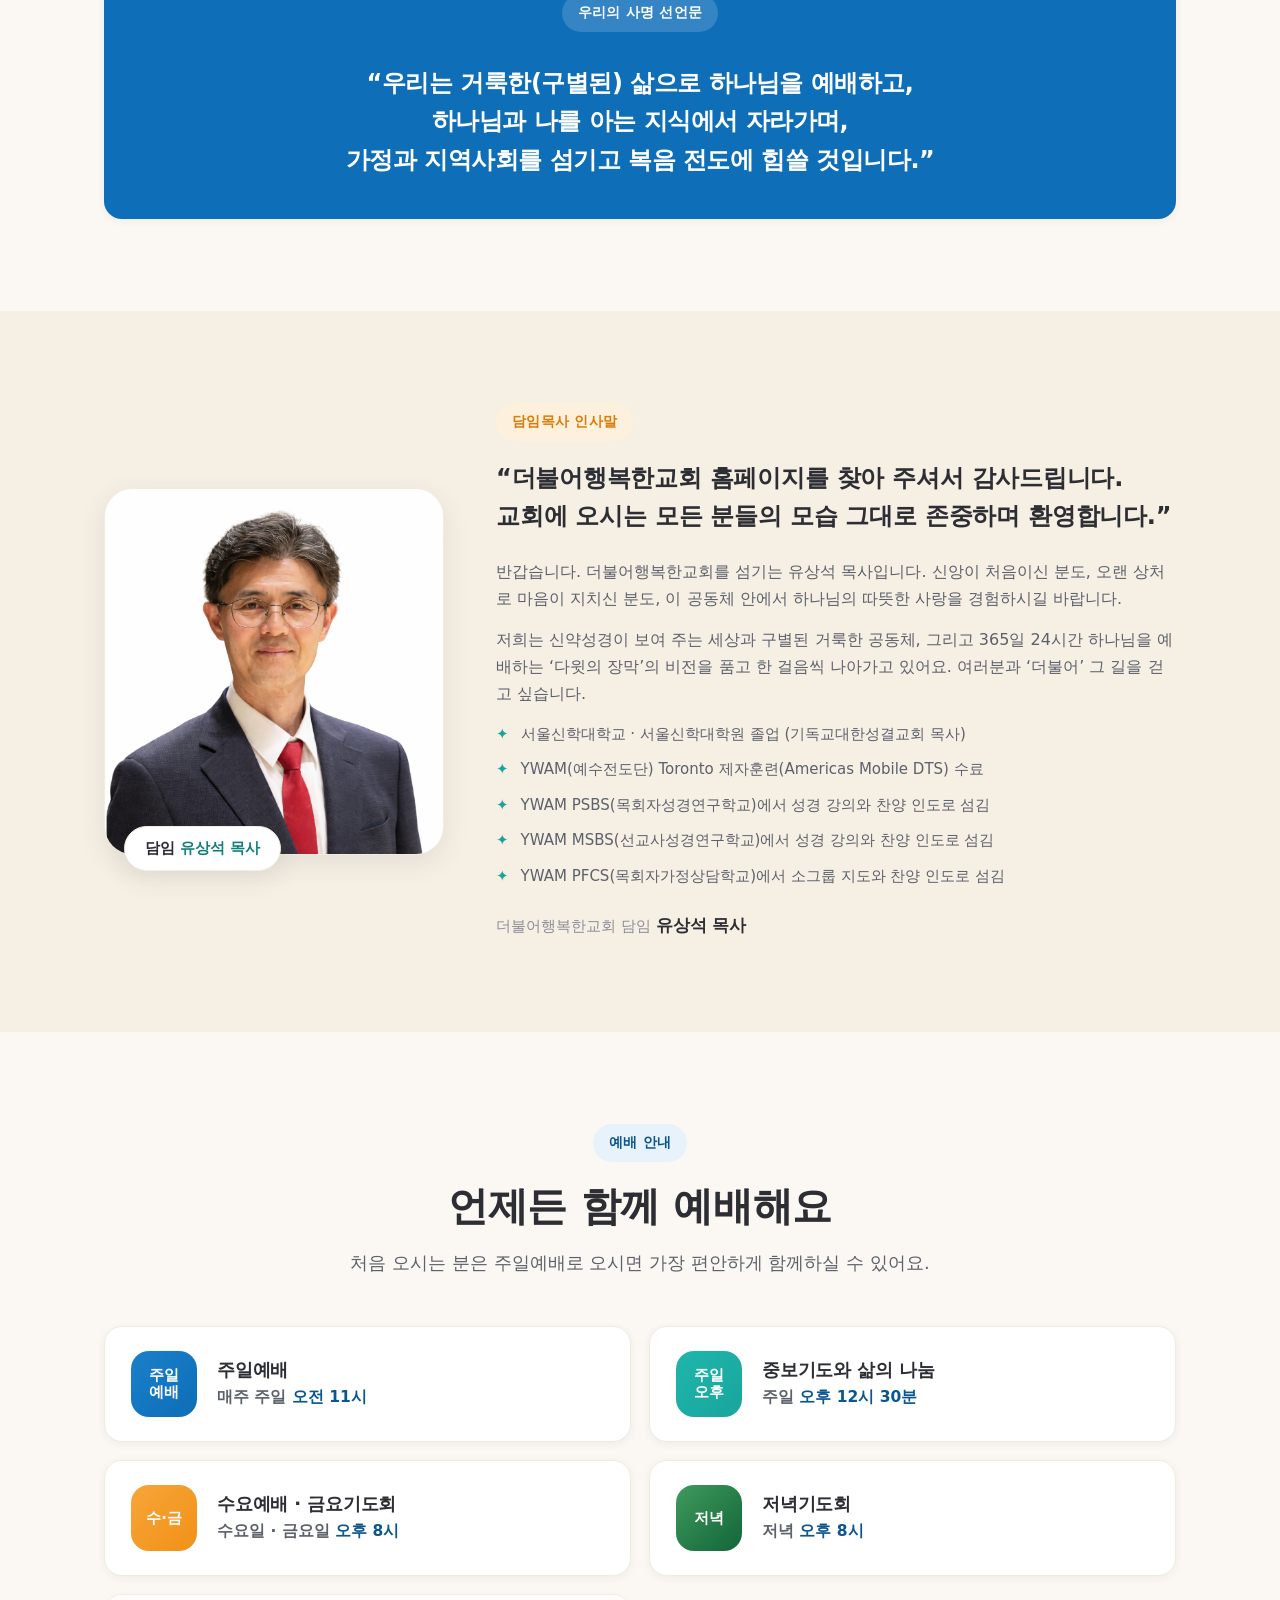
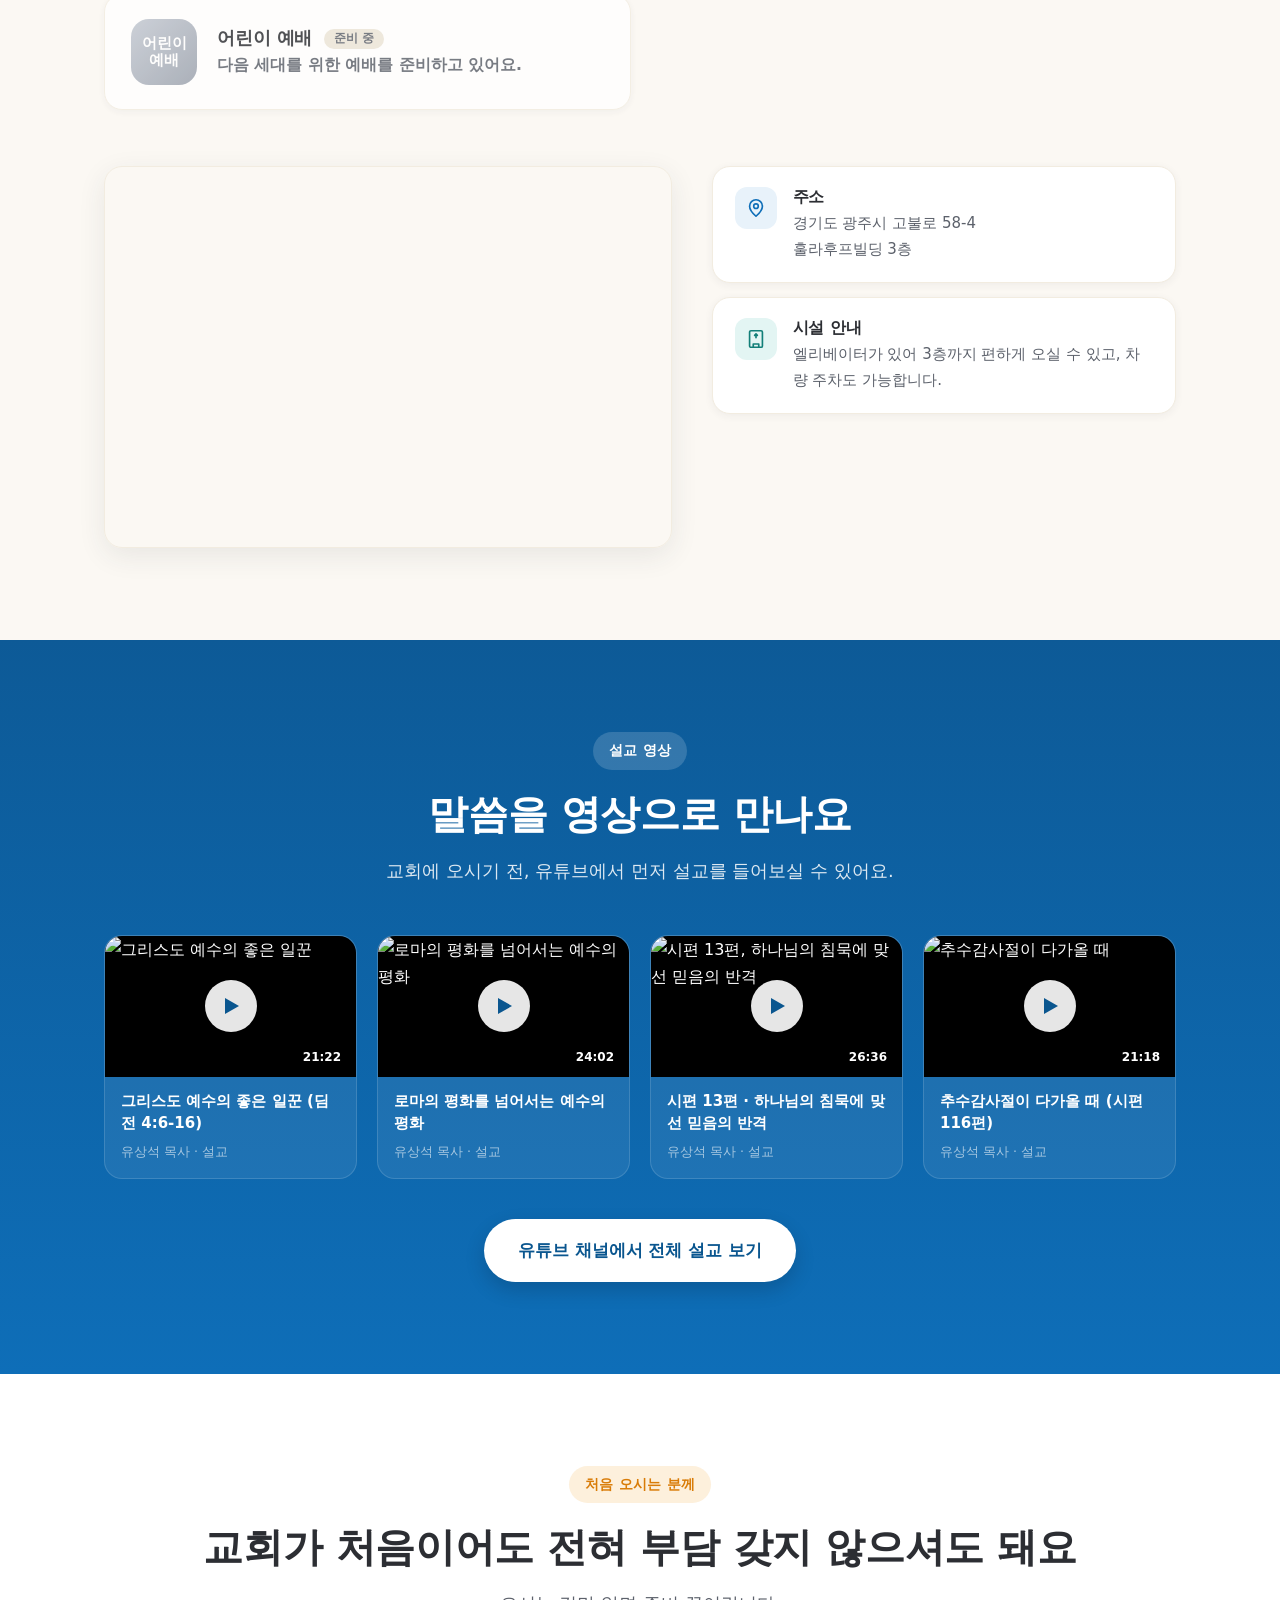
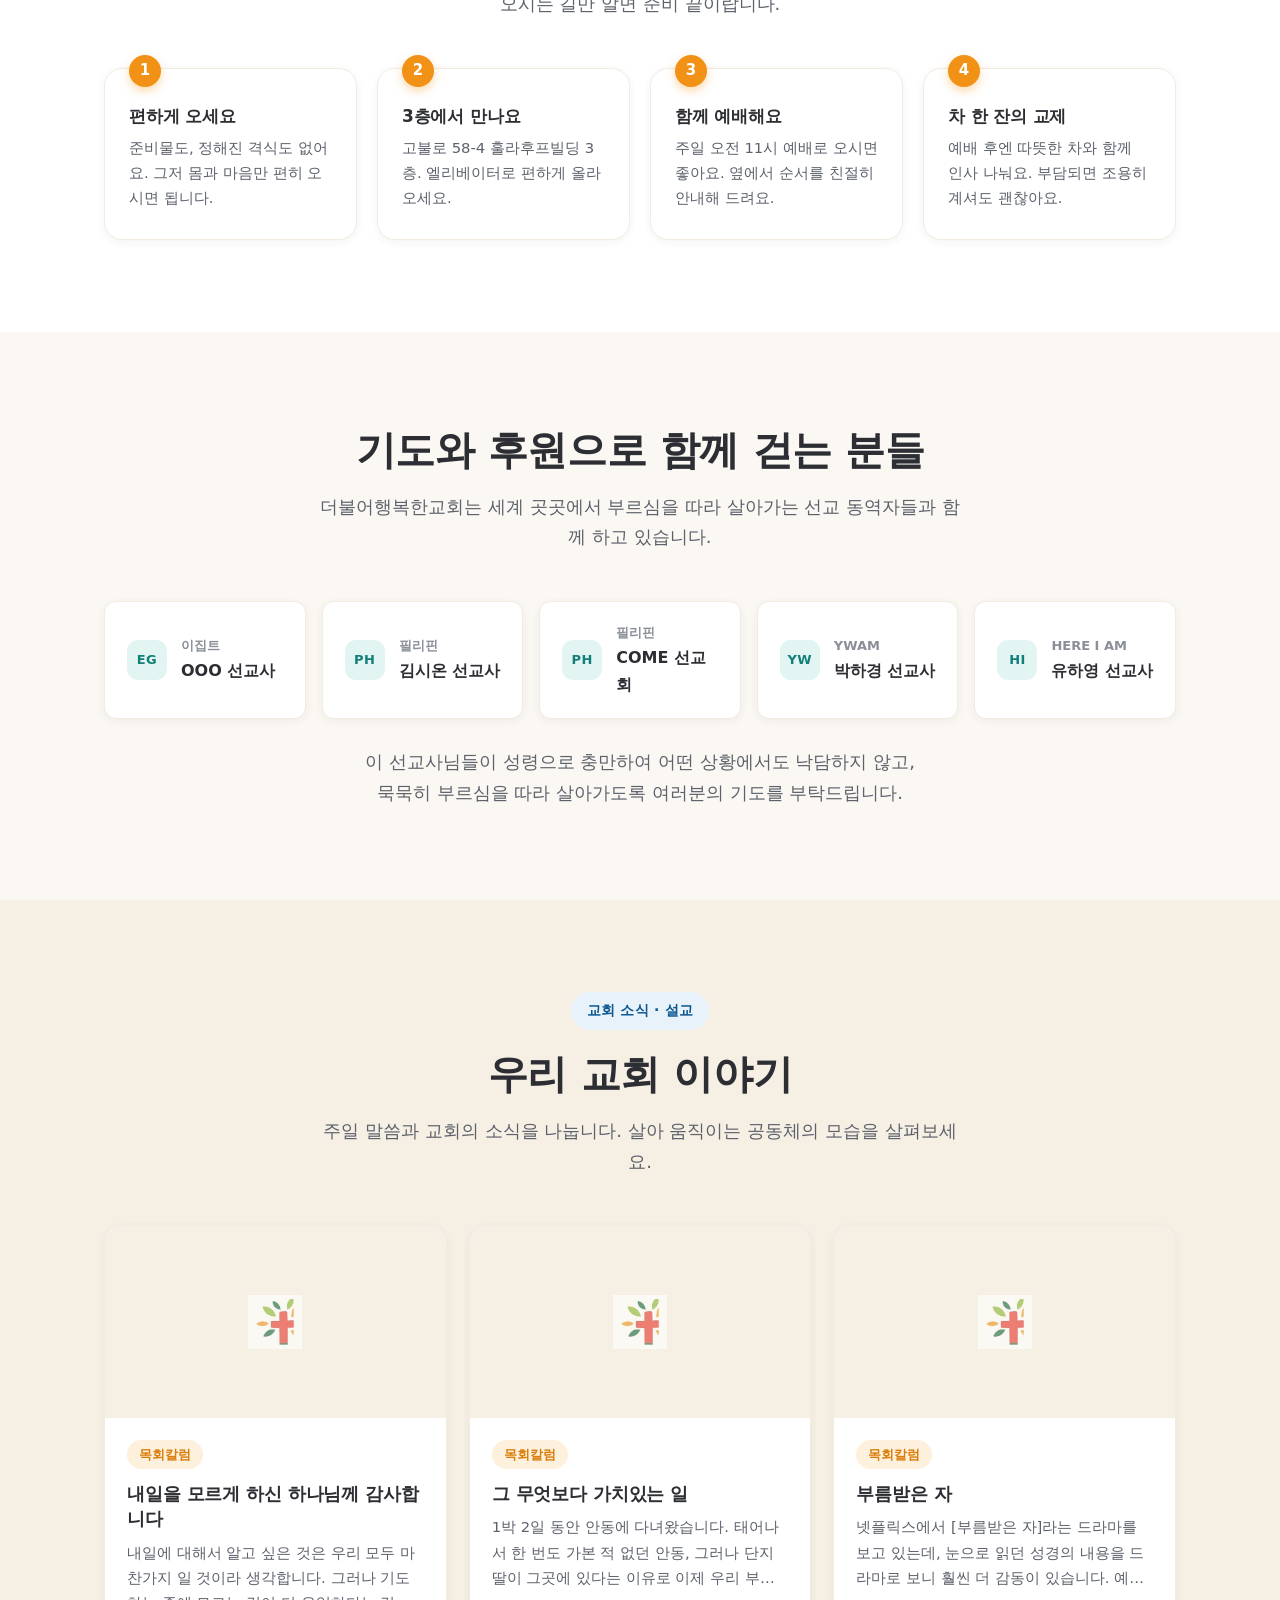
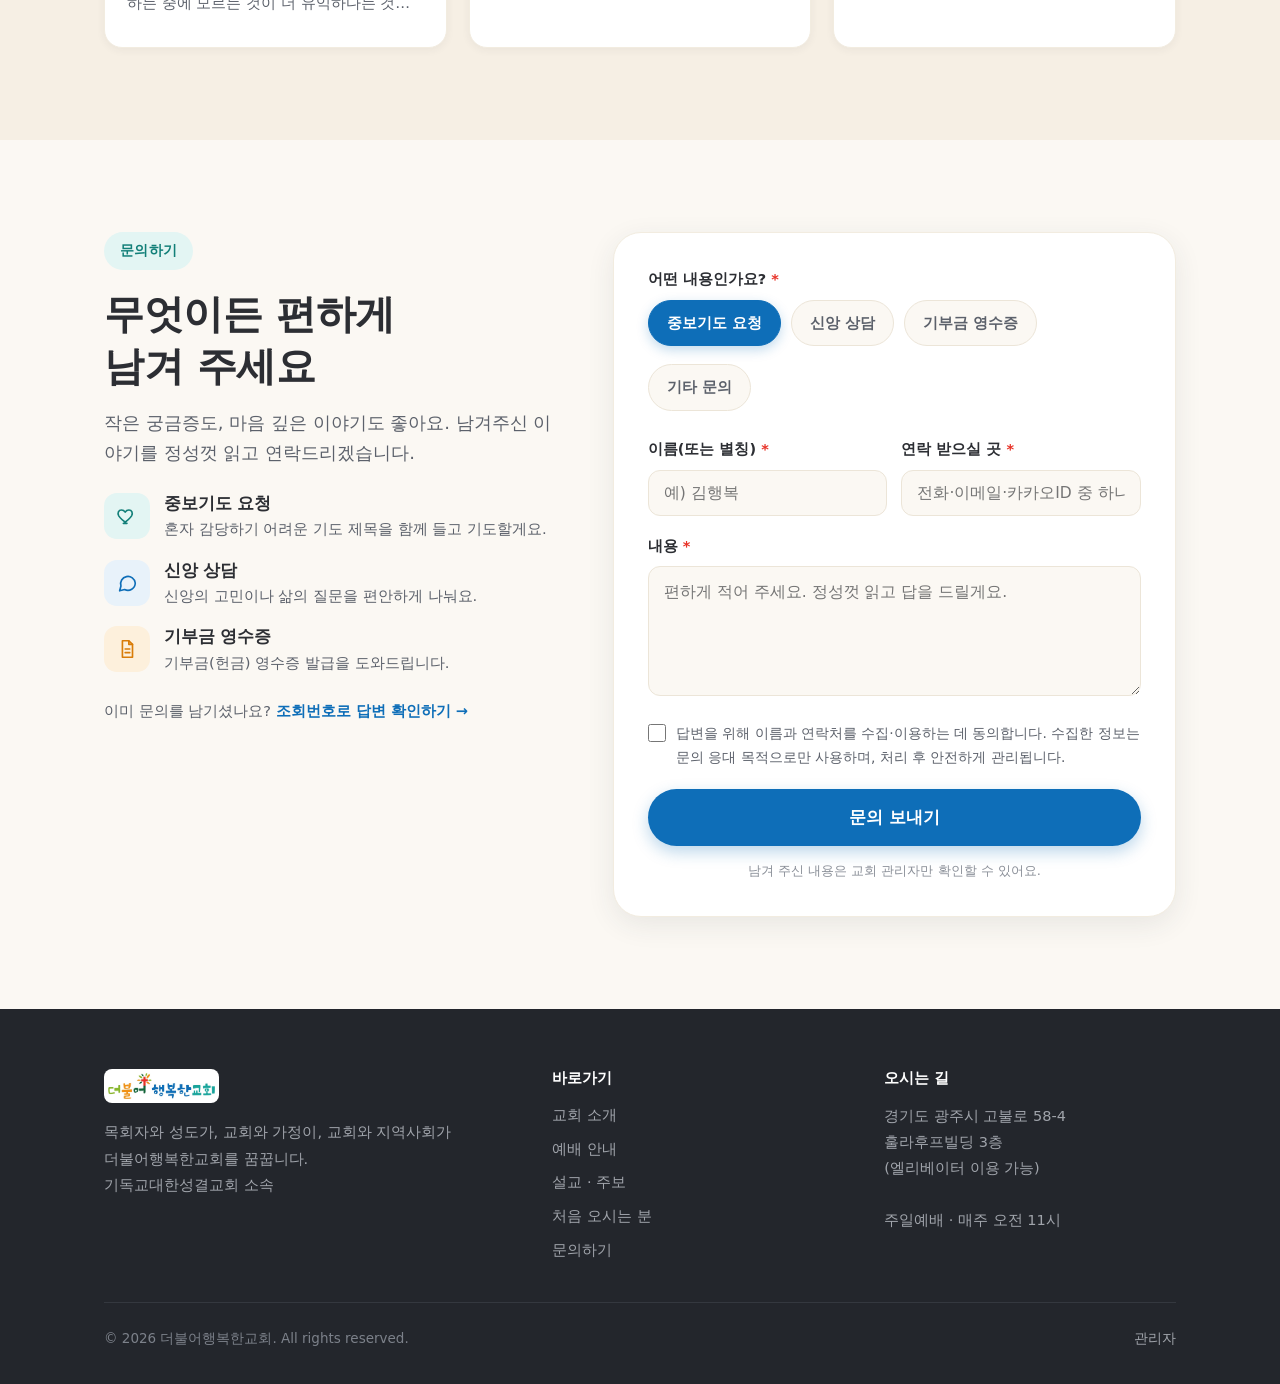
==== commit f9434da0: "시설 안내: '엘리베이터 이용 및 주차 가능'으로 통합 (히어로 카드·오시는 길) Co-Authored-By: Claude Opus 4.8 <noreply@anthropic.com" ====
--- a/index.html
+++ b/index.html
@@ -79,14 +79,7 @@
             <div class="hc-ico o"><svg viewBox="0 0 24 24" fill="none" stroke="currentColor" stroke-width="1.8" stroke-linecap="round" stroke-linejoin="round"><rect x="5" y="3" width="14" height="18" rx="1.5"/><path d="M9 21v-3.5h6V21"/><path d="M12 6.5v4M10.5 8l1.5-1.5L13.5 8"/></svg></div>
             <div>
               <div class="hc-label">시설 안내</div>
-              <div class="hc-value">엘리베이터 이용 가능</div>
-            </div>
-          </div>
-          <div class="hc-row">
-            <div class="hc-ico b"><svg viewBox="0 0 24 24" fill="none" stroke="currentColor" stroke-width="1.8" stroke-linecap="round" stroke-linejoin="round"><path d="M5 11l1.4-4.2A2 2 0 0 1 8.3 5.4h7.4a2 2 0 0 1 1.9 1.4L19 11v6H5zM5 17v1.5M19 17v1.5"/><circle cx="8" cy="14" r="1"/><circle cx="16" cy="14" r="1"/></svg></div>
-            <div>
-              <div class="hc-label">주차</div>
-              <div class="hc-value">주차 가능</div>
+              <div class="hc-value">엘리베이터 이용 및 주차 가능</div>
             </div>
           </div>
         </div>
@@ -254,14 +247,7 @@
             <div class="vf-ico ico-t"><svg viewBox="0 0 24 24" fill="none" stroke="currentColor" stroke-width="1.8" stroke-linecap="round" stroke-linejoin="round"><rect x="5" y="3" width="14" height="18" rx="1.5"/><path d="M9 21v-3.5h6V21"/><path d="M12 6.5v4M10.5 8l1.5-1.5L13.5 8"/></svg></div>
             <div>
               <h4>시설 안내</h4>
-              <p>건물에 엘리베이터가 있어 3층까지 편하게 오실 수 있어요.</p>
-            </div>
-          </div>
-          <div class="visit-fact">
-            <div class="vf-ico ico-o"><svg viewBox="0 0 24 24" fill="none" stroke="currentColor" stroke-width="1.8" stroke-linecap="round" stroke-linejoin="round"><path d="M5 11l1.4-4.2A2 2 0 0 1 8.3 5.4h7.4a2 2 0 0 1 1.9 1.4L19 11v6H5zM5 17v1.5M19 17v1.5"/><circle cx="8" cy="14" r="1"/><circle cx="16" cy="14" r="1"/></svg></div>
-            <div>
-              <h4>주차</h4>
-              <p>주차 가능합니다. 차량으로 오셔도 편하게 이용하실 수 있어요.</p>
+              <p>엘리베이터가 있어 3층까지 편하게 오실 수 있고, 차량 주차도 가능합니다.</p>
             </div>
           </div>
         </div>
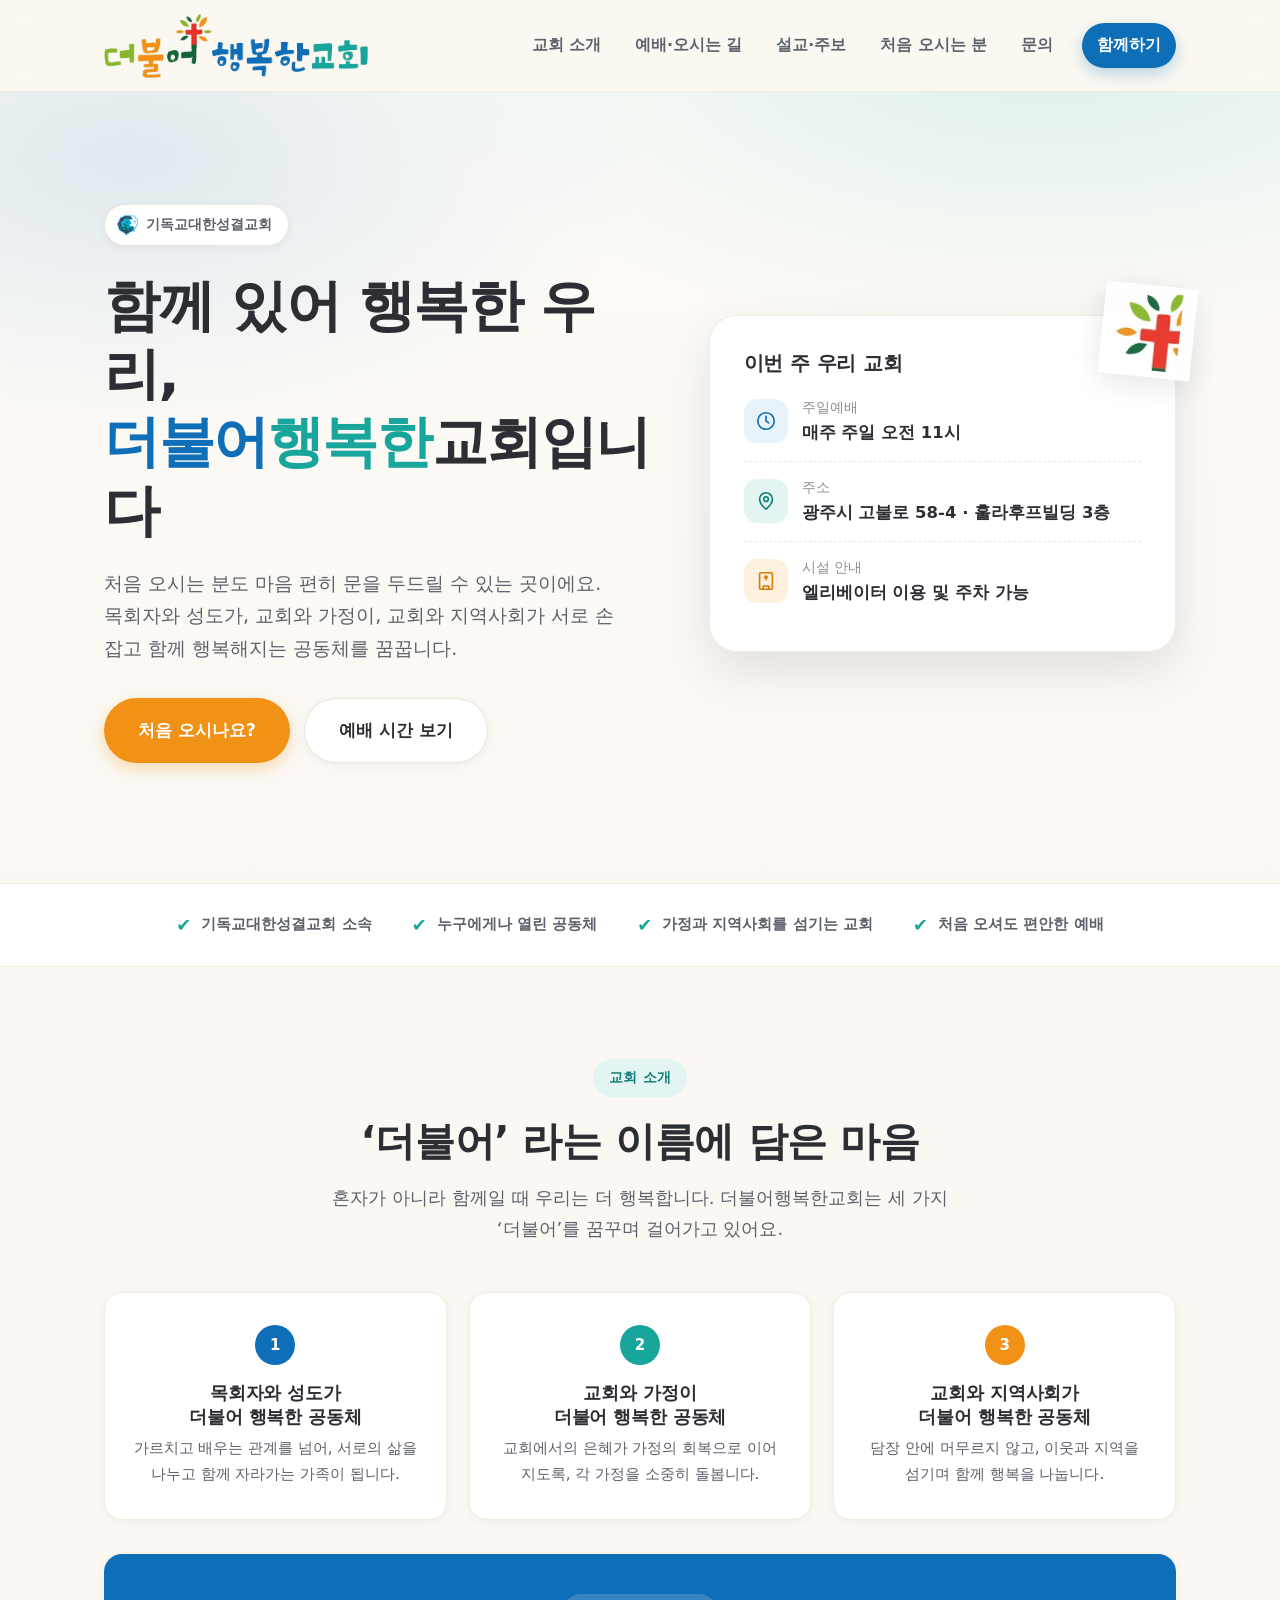
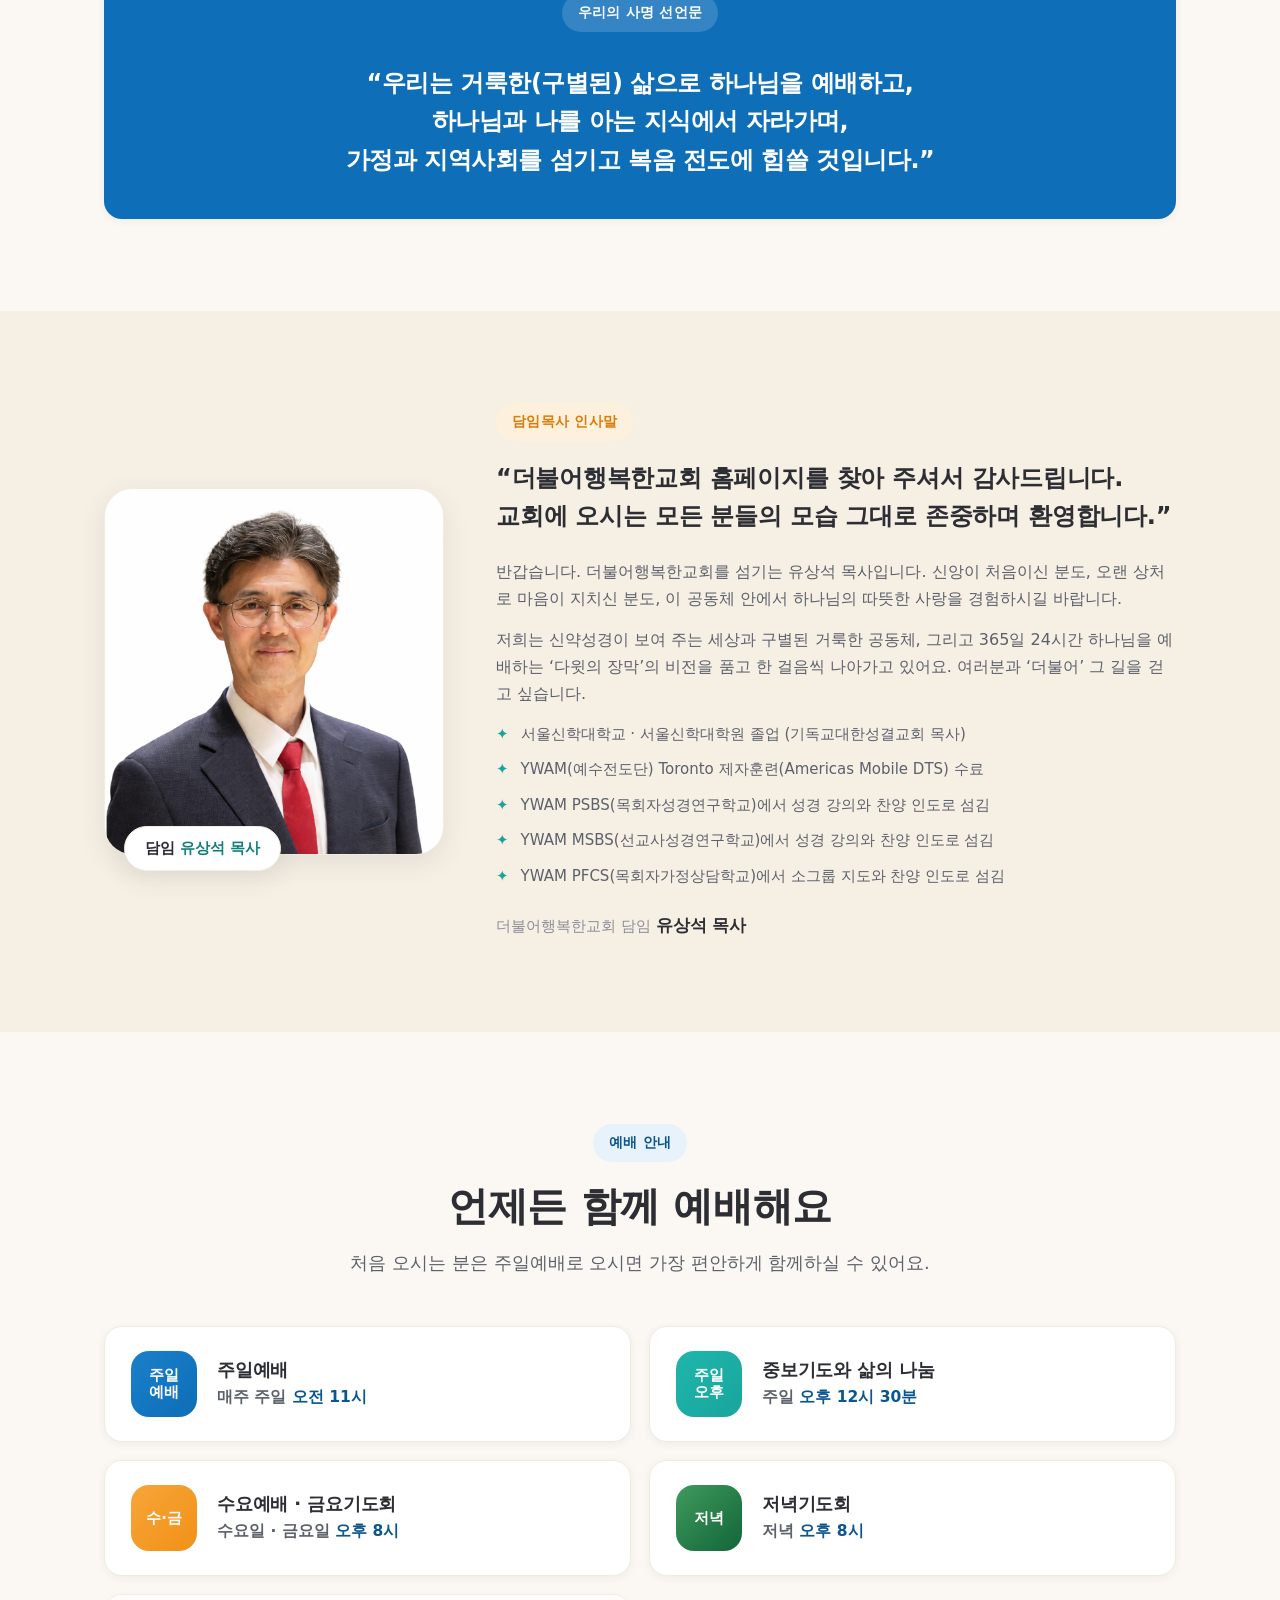
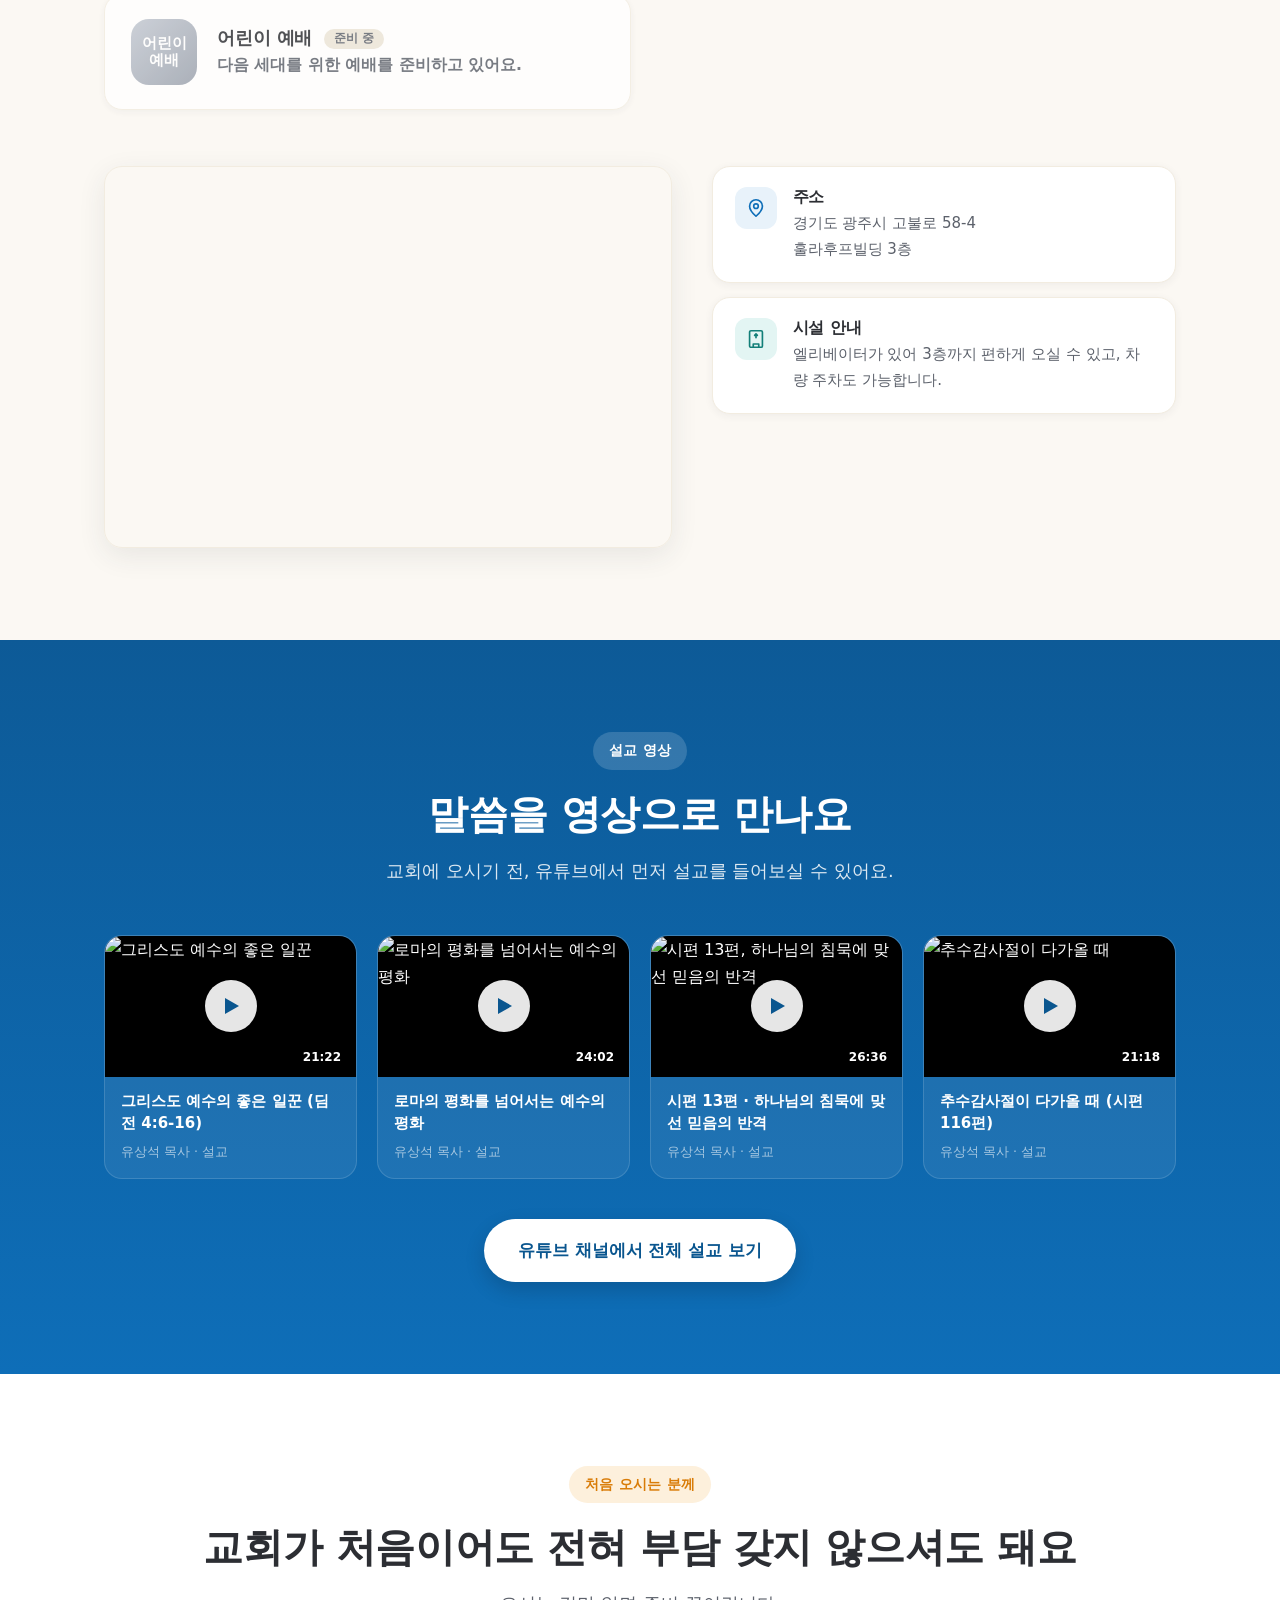
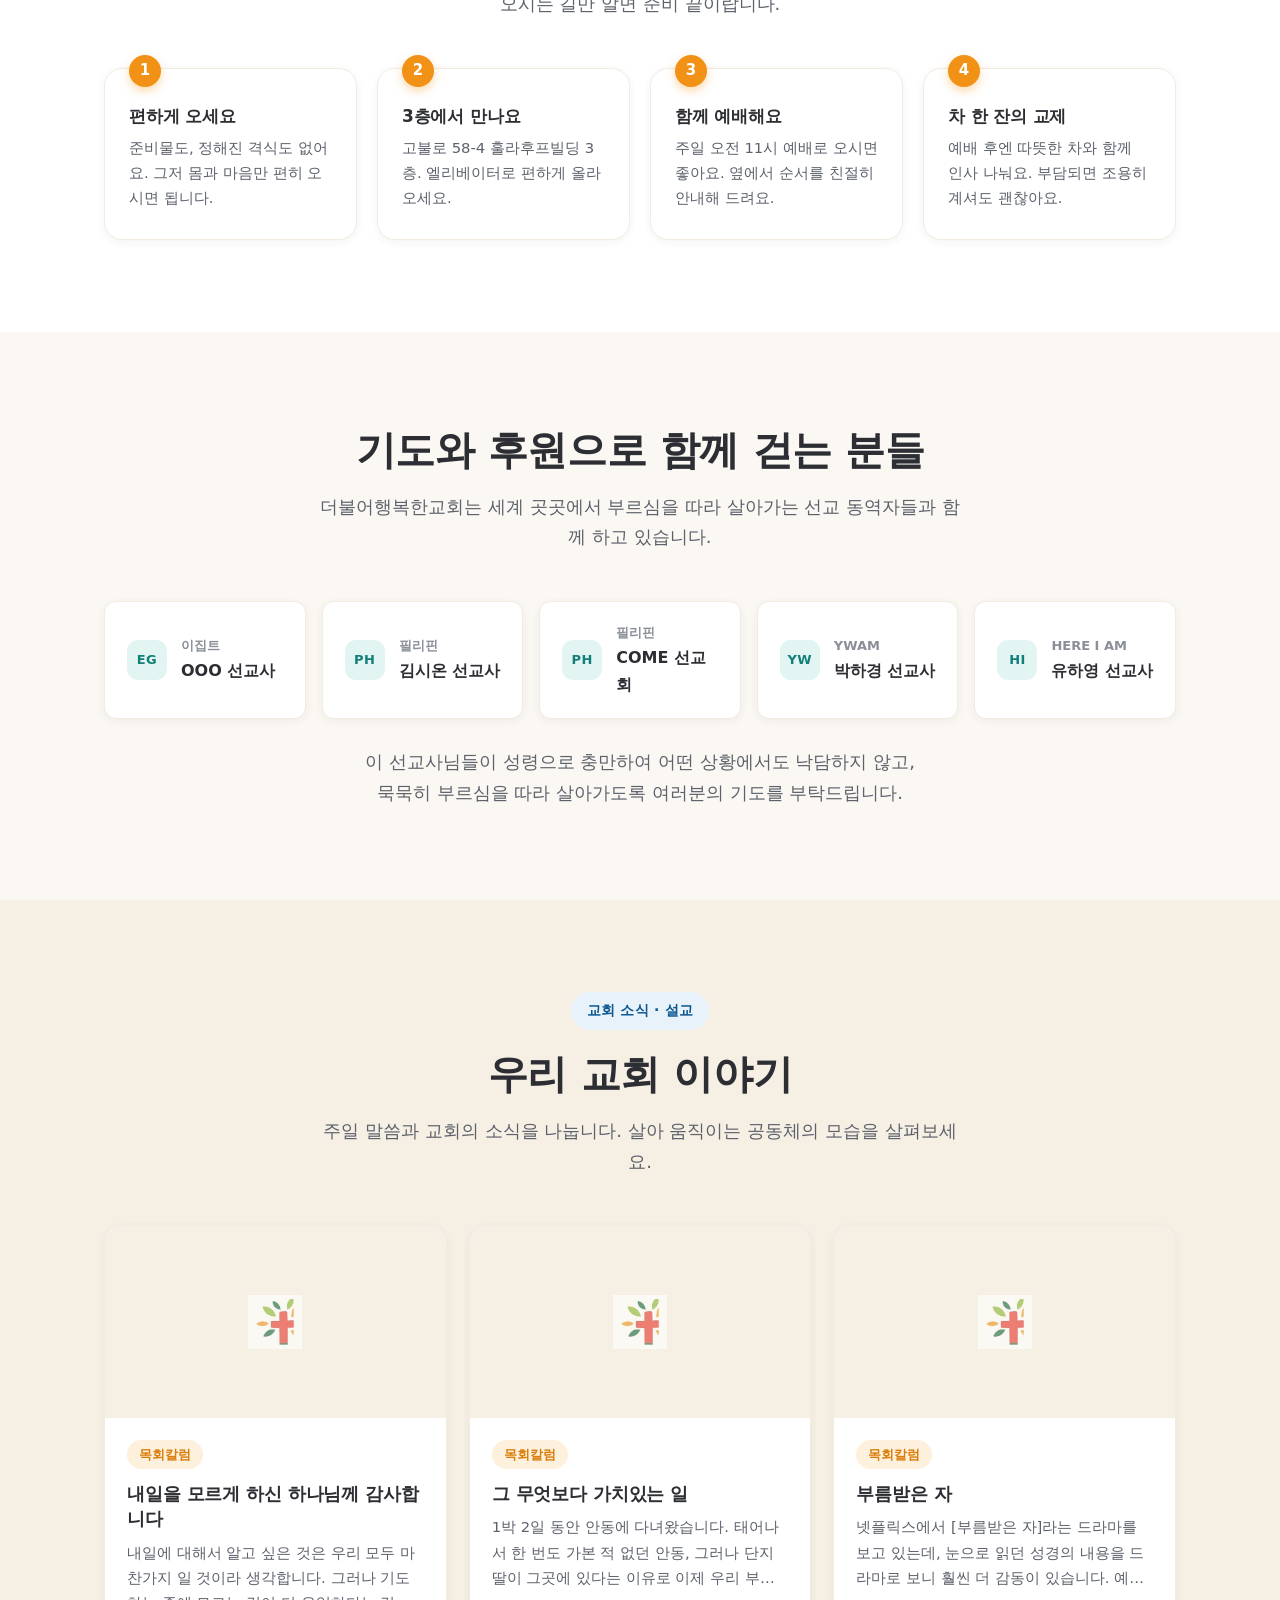
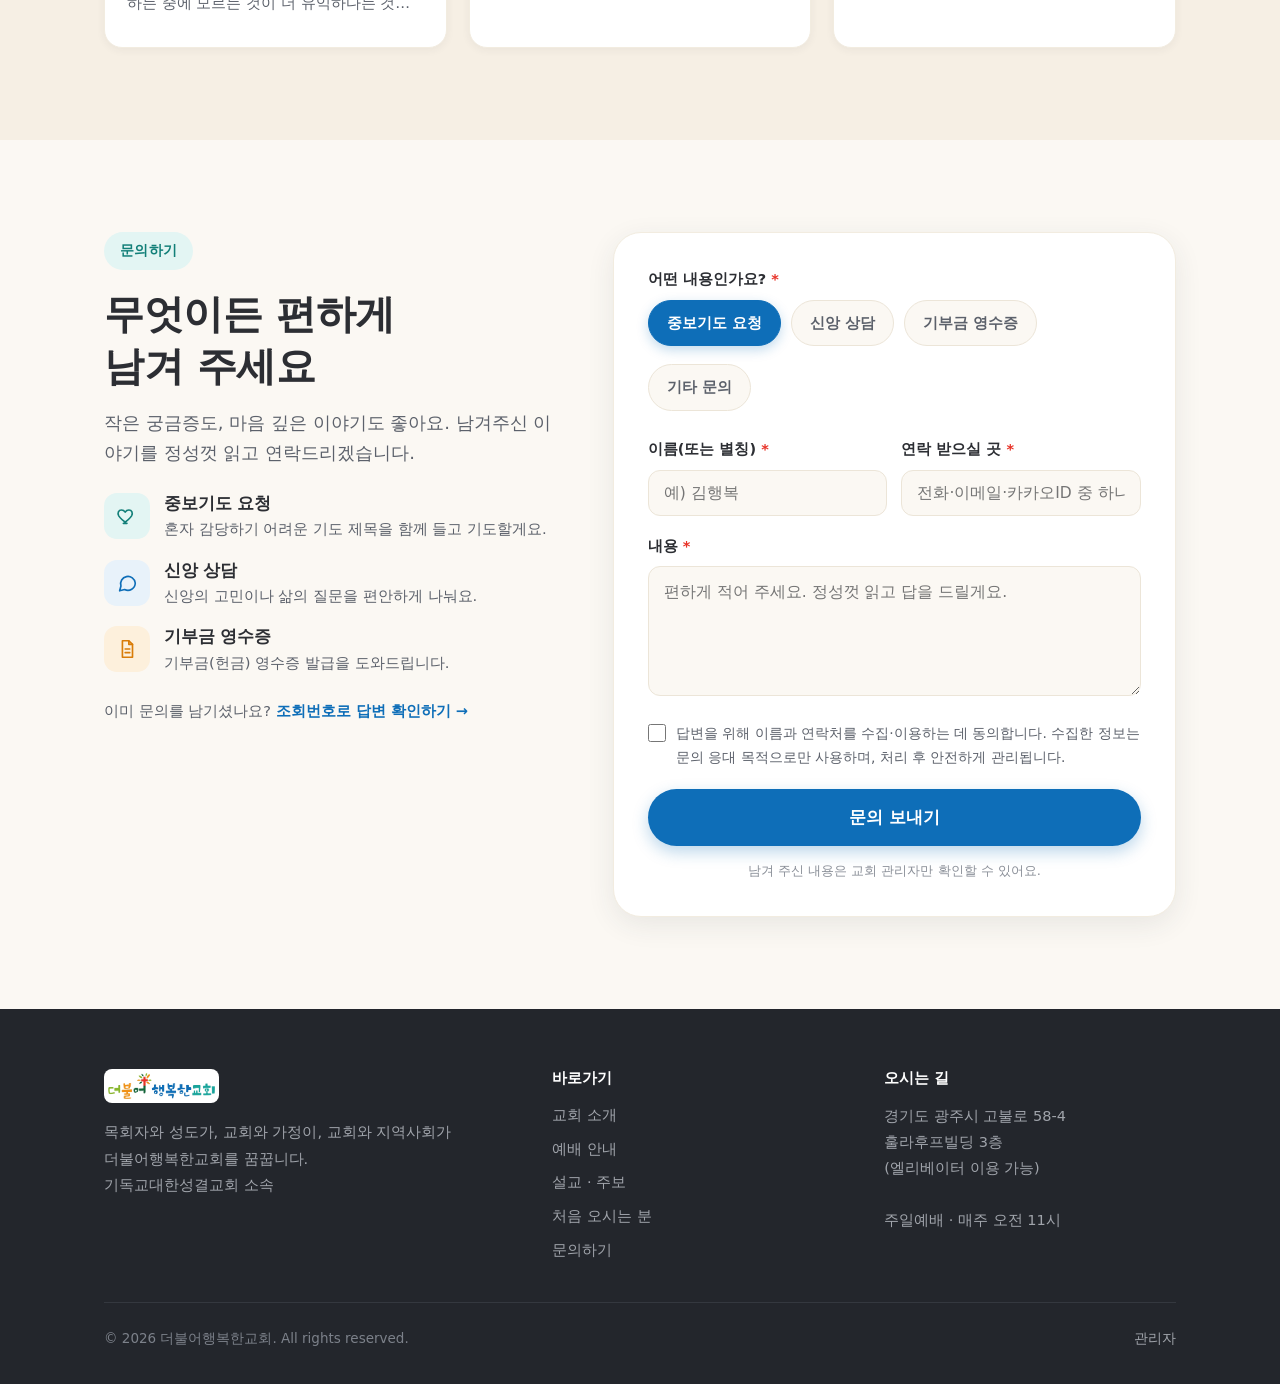
==== commit 23301e80: "로고 투명 배경(흰 박스 제거), 비전 카드 문구 다듬기(더불어 행복한 공동체) Co-Authored-By: Claude Opus 4.8 <noreply@anthropic.com>" ====
--- a/index.html
+++ b/index.html
@@ -24,7 +24,7 @@
   <nav class="nav">
     <div class="wrap nav-inner">
       <a href="#home" class="nav-logo" aria-label="더불어행복한교회 홈">
-        <img src="images/logo.jpeg" alt="더불어행복한교회" />
+        <img src="images/logo.png" alt="더불어행복한교회" />
       </a>
       <div class="nav-links" id="navLinks">
         <a href="#about">교회 소개</a>
@@ -112,17 +112,17 @@
       <div class="vision-grid reveal">
         <div class="vision-item">
           <div class="vision-num">1</div>
-          <h3>목회자와 성도가<br />더불어행복한교회</h3>
+          <h3>목회자와 성도가<br />더불어 행복한 공동체</h3>
           <p>가르치고 배우는 관계를 넘어, 서로의 삶을 나누고 함께 자라가는 가족이 됩니다.</p>
         </div>
         <div class="vision-item">
           <div class="vision-num">2</div>
-          <h3>교회와 가정이<br />더불어행복한교회</h3>
+          <h3>교회와 가정이<br />더불어 행복한 공동체</h3>
           <p>교회에서의 은혜가 가정의 회복으로 이어지도록, 각 가정을 소중히 돌봅니다.</p>
         </div>
         <div class="vision-item">
           <div class="vision-num">3</div>
-          <h3>교회와 지역사회가<br />더불어행복한교회</h3>
+          <h3>교회와 지역사회가<br />더불어 행복한 공동체</h3>
           <p>담장 안에 머무르지 않고, 이웃과 지역을 섬기며 함께 행복을 나눕니다.</p>
         </div>
       </div>
@@ -469,7 +469,7 @@
     <div class="wrap">
       <div class="footer-grid">
         <div>
-          <div class="footer-logo"><img src="images/logo.jpeg" alt="더불어행복한교회" /></div>
+          <div class="footer-logo"><img src="images/logo.png" alt="더불어행복한교회" /></div>
           <p>
             목회자와 성도가, 교회와 가정이, 교회와 지역사회가<br />
             더불어행복한교회를 꿈꿉니다.<br />
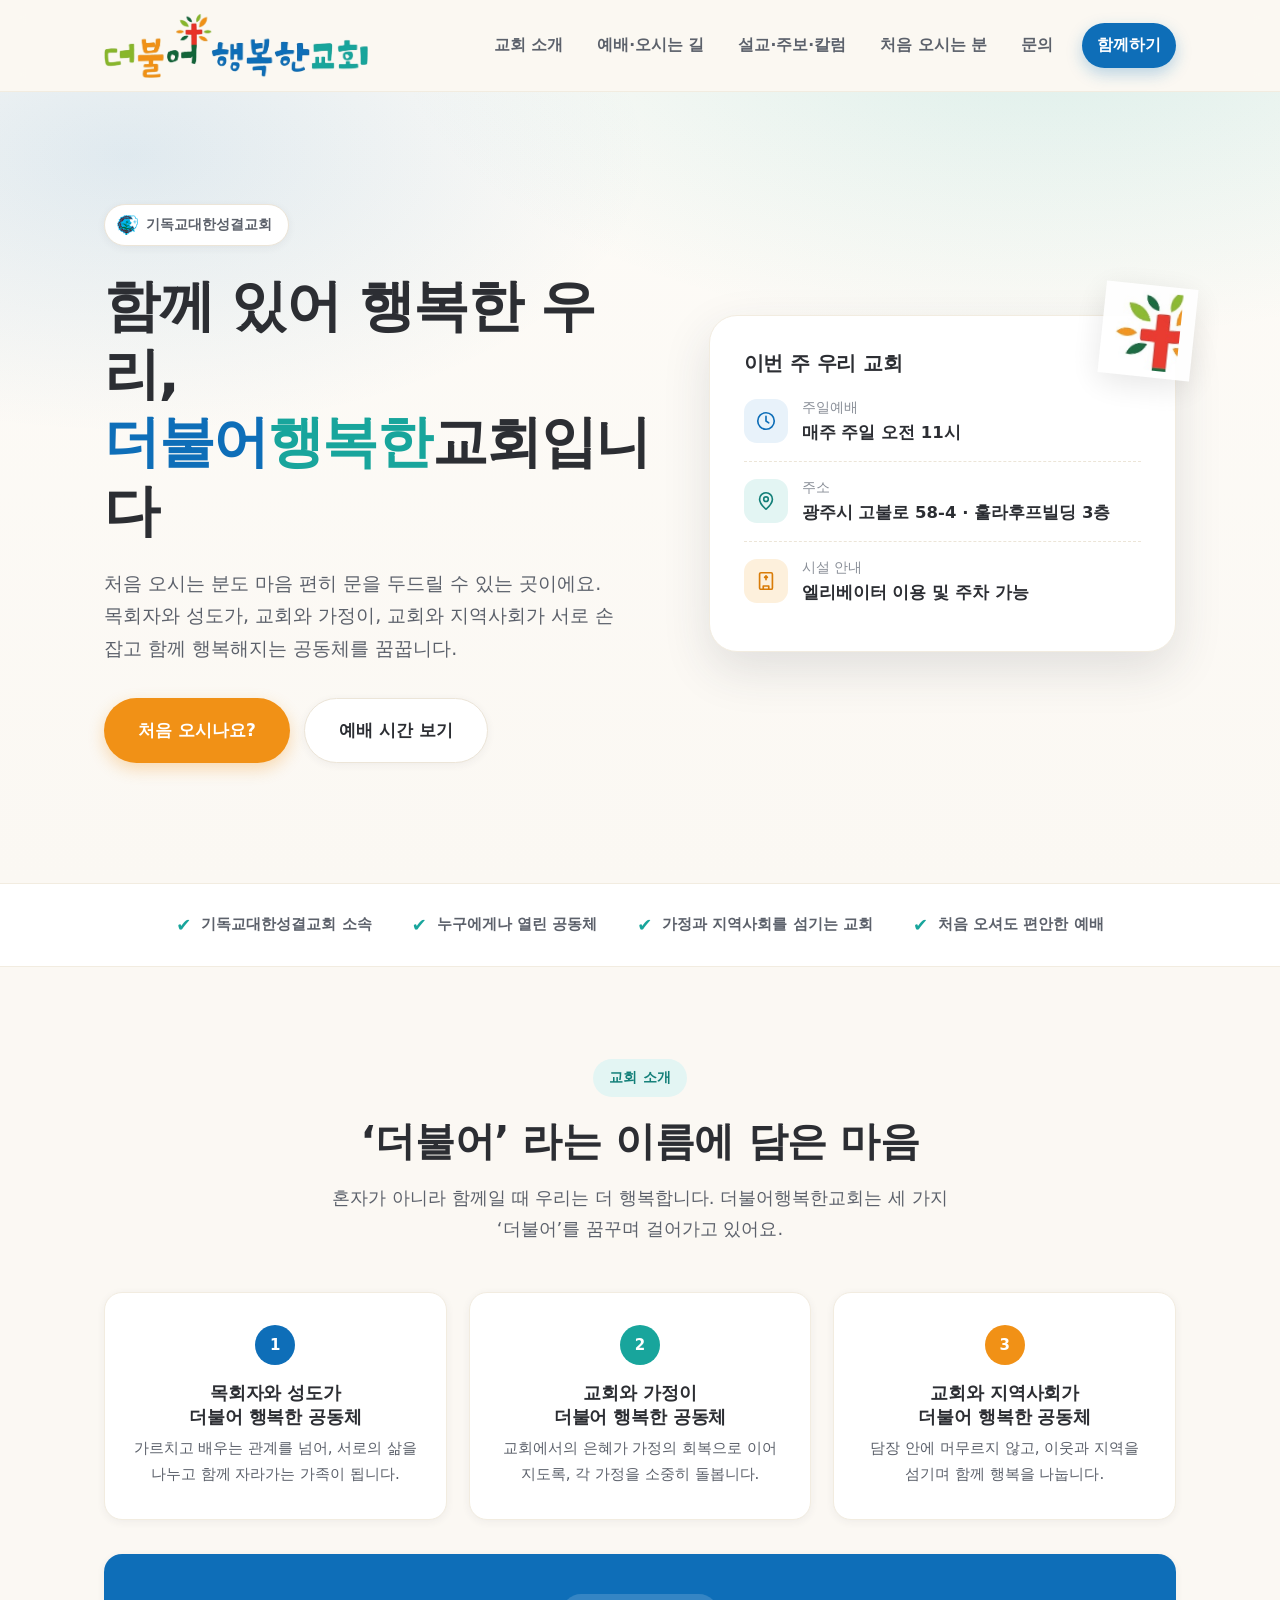
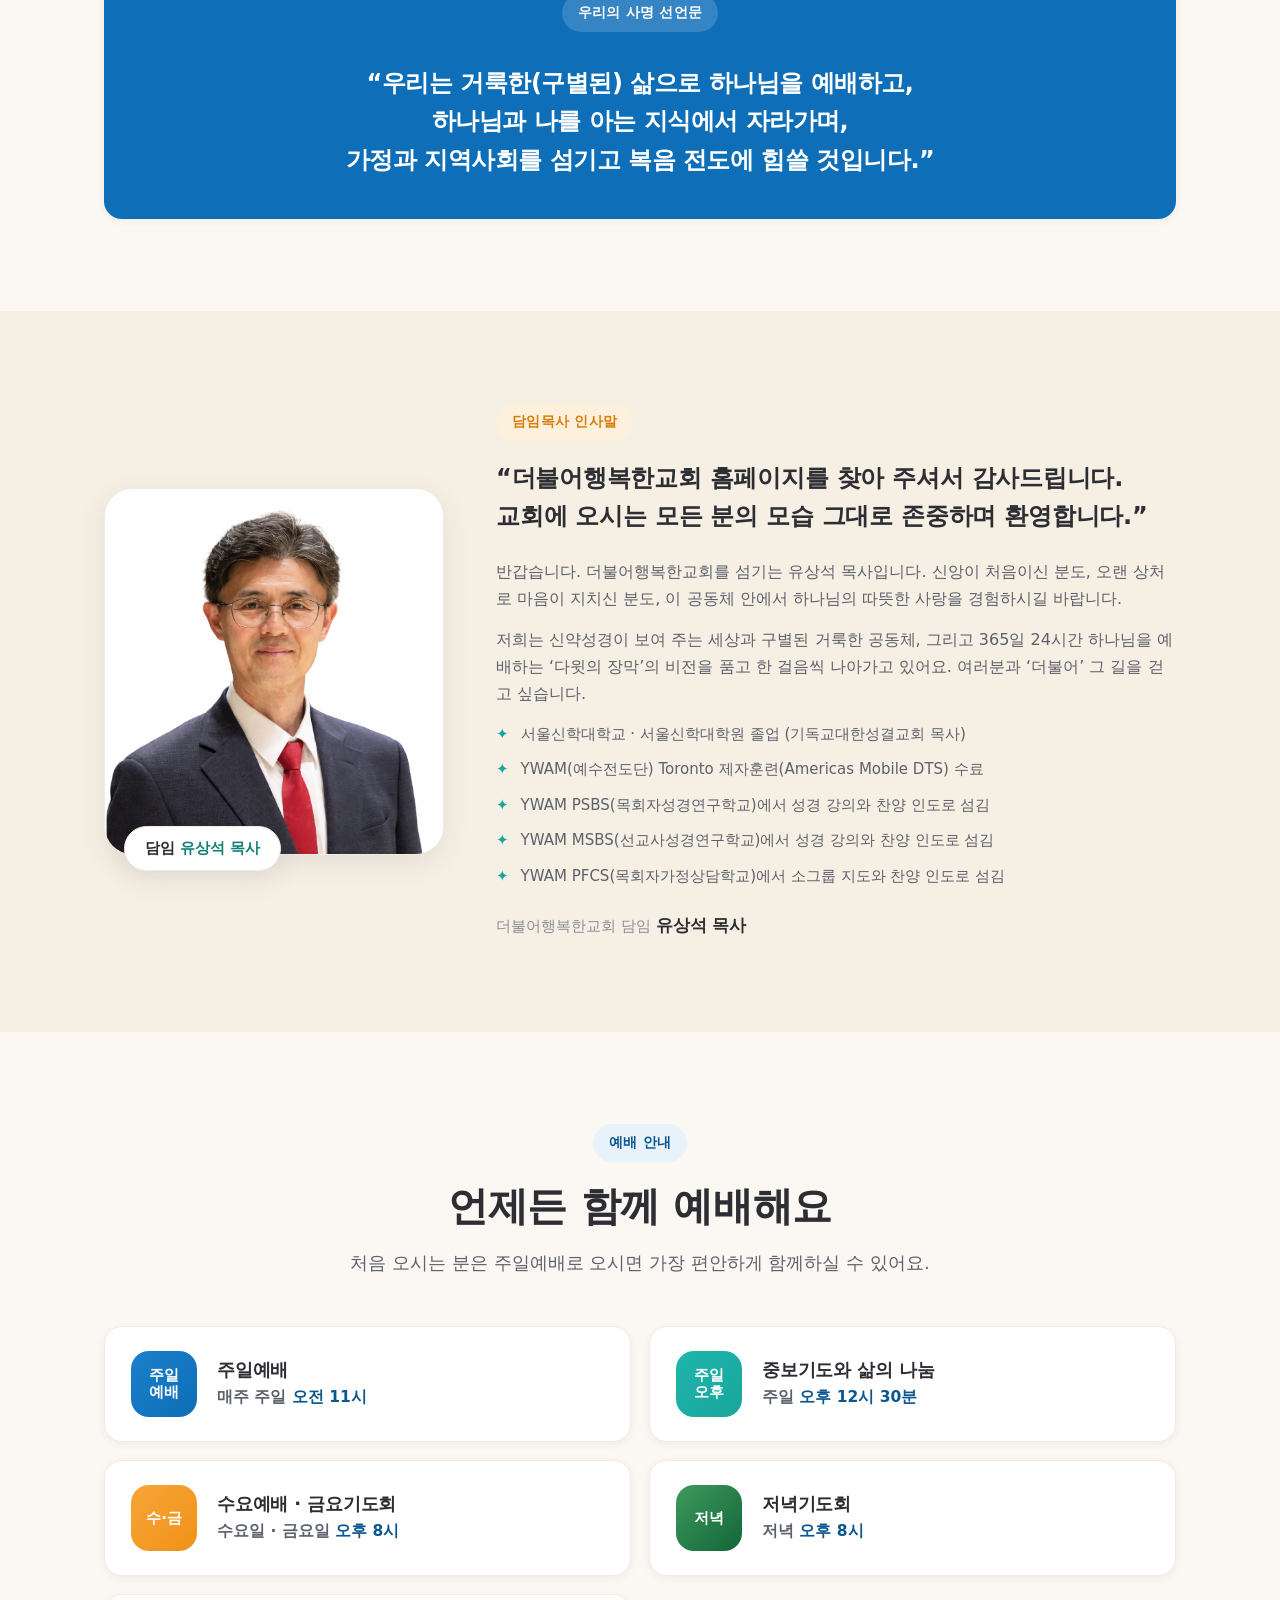
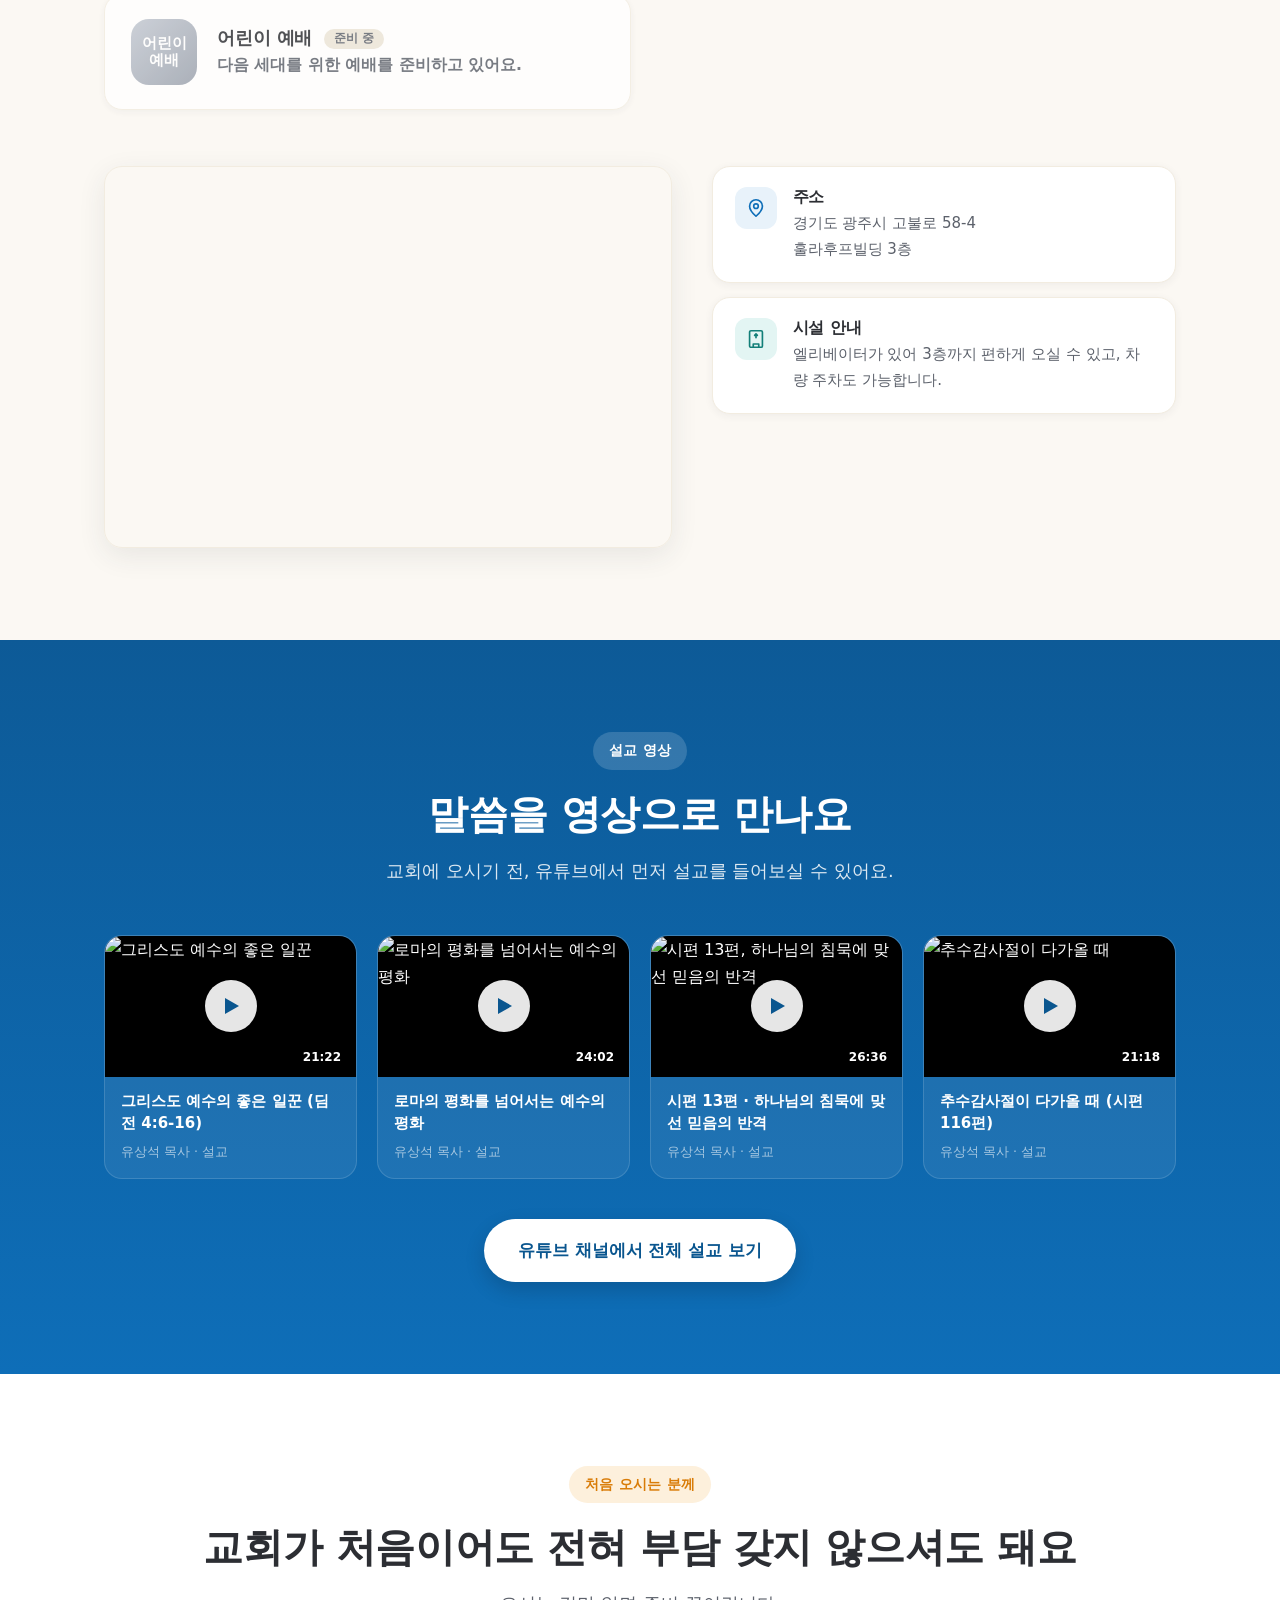
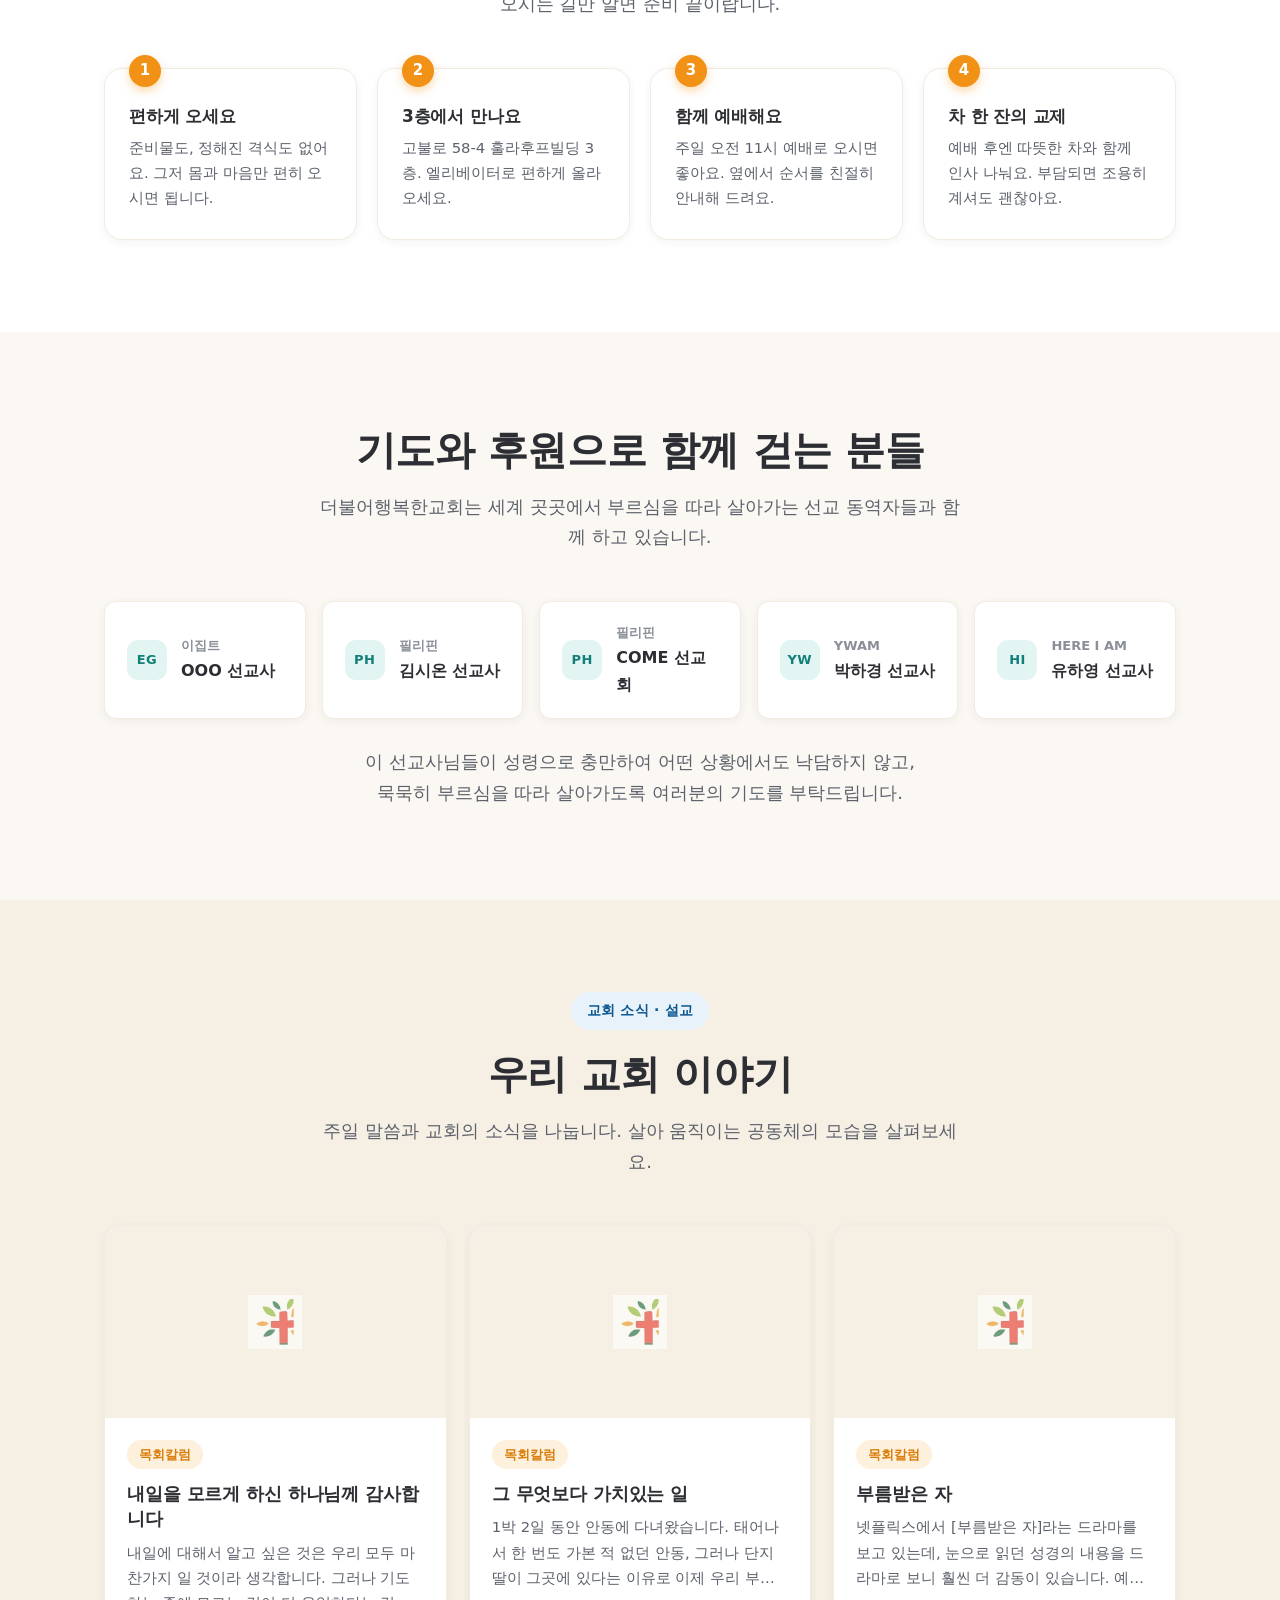
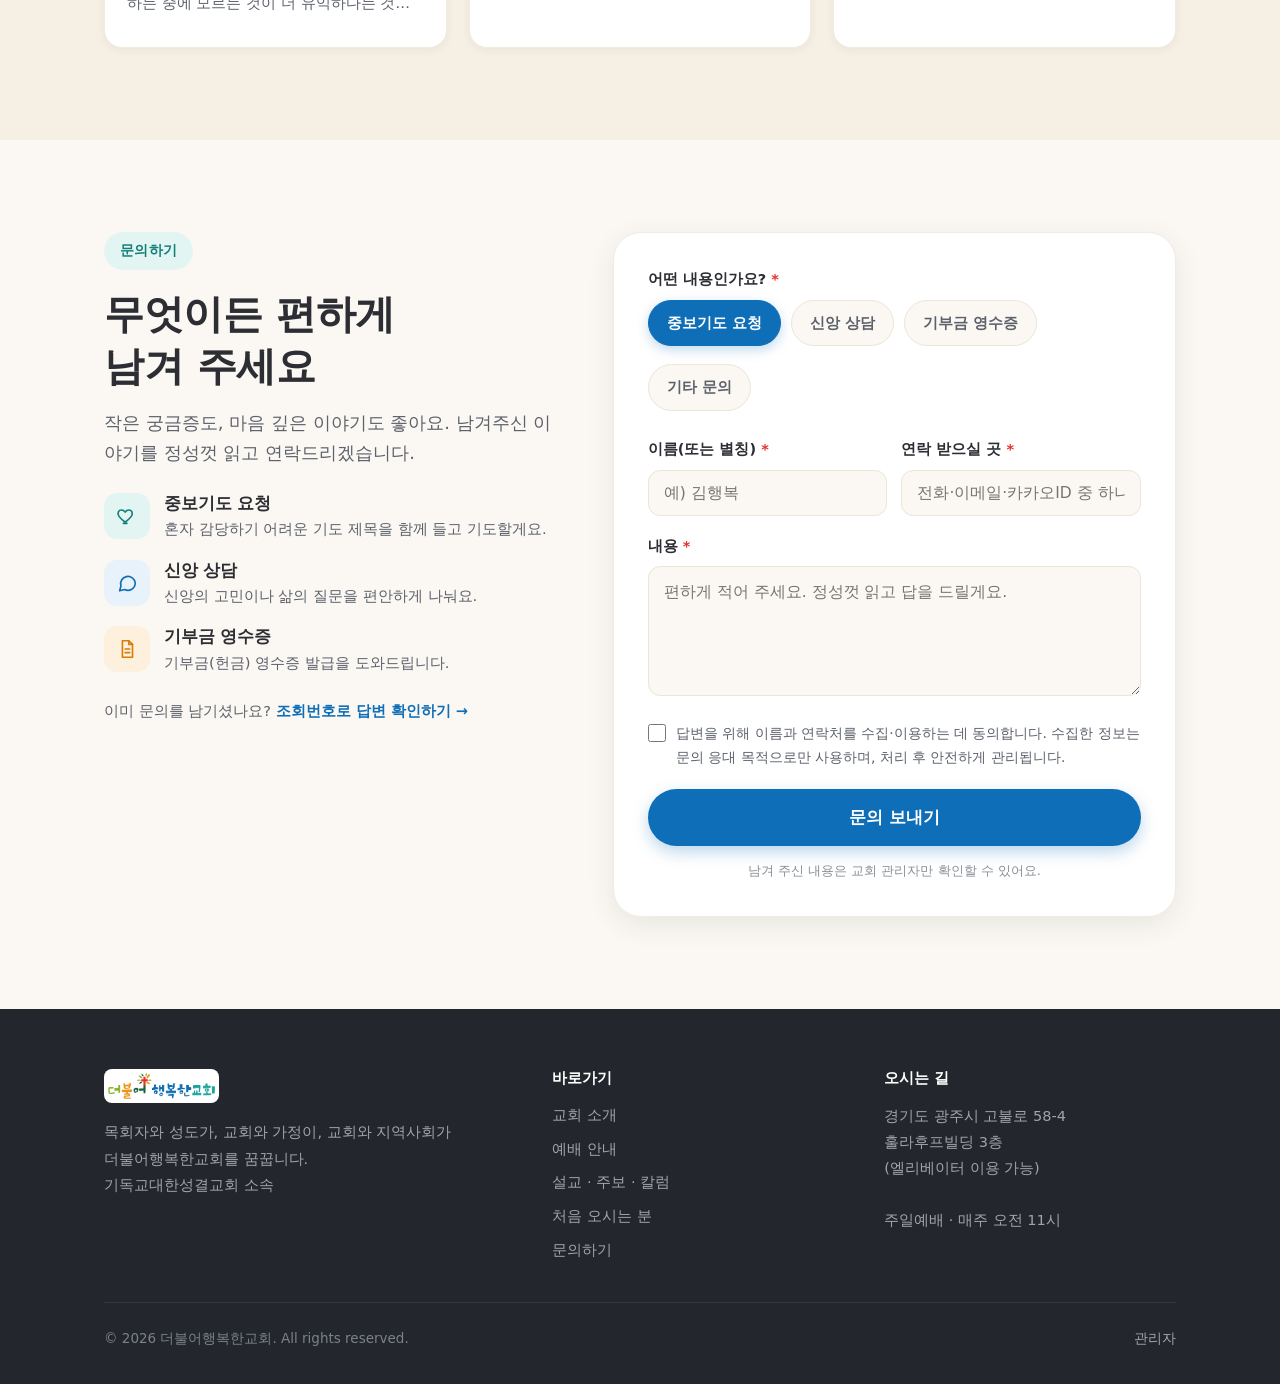
==== commit 6c6fe3cc: "Firestore 쓰기 안정화(admin/app forceLongPolling) + 문구수정(썸네일문장삭제, 모든 분의, 설교·주보·칼럼) Co-Authored-By: Claude" ====
--- a/index.html
+++ b/index.html
@@ -29,7 +29,7 @@
       <div class="nav-links" id="navLinks">
         <a href="#about">교회 소개</a>
         <a href="#worship">예배·오시는 길</a>
-        <a href="sermons.html">설교·주보</a>
+        <a href="sermons.html">설교·주보·칼럼</a>
         <a href="#first">처음 오시는 분</a>
         <a href="#contact">문의</a>
         <a href="#contact" class="btn btn-primary nav-cta">함께하기</a>
@@ -150,7 +150,7 @@
           <span class="eyebrow orange">담임목사 인사말</span>
           <p class="pastor-quote">
             “더불어행복한교회 홈페이지를 찾아 주셔서 감사드립니다.<br />
-            교회에 오시는 모든 분들의 모습 그대로 존중하며 환영합니다.”
+            교회에 오시는 모든 분의 모습 그대로 존중하며 환영합니다.”
           </p>
           <div class="pastor-body">
             <p>
@@ -481,7 +481,7 @@
           <div class="footer-links">
             <a href="#about">교회 소개</a>
             <a href="#worship">예배 안내</a>
-            <a href="sermons.html">설교 · 주보</a>
+            <a href="sermons.html">설교 · 주보 · 칼럼</a>
             <a href="#first">처음 오시는 분</a>
             <a href="#contact">문의하기</a>
           </div>
